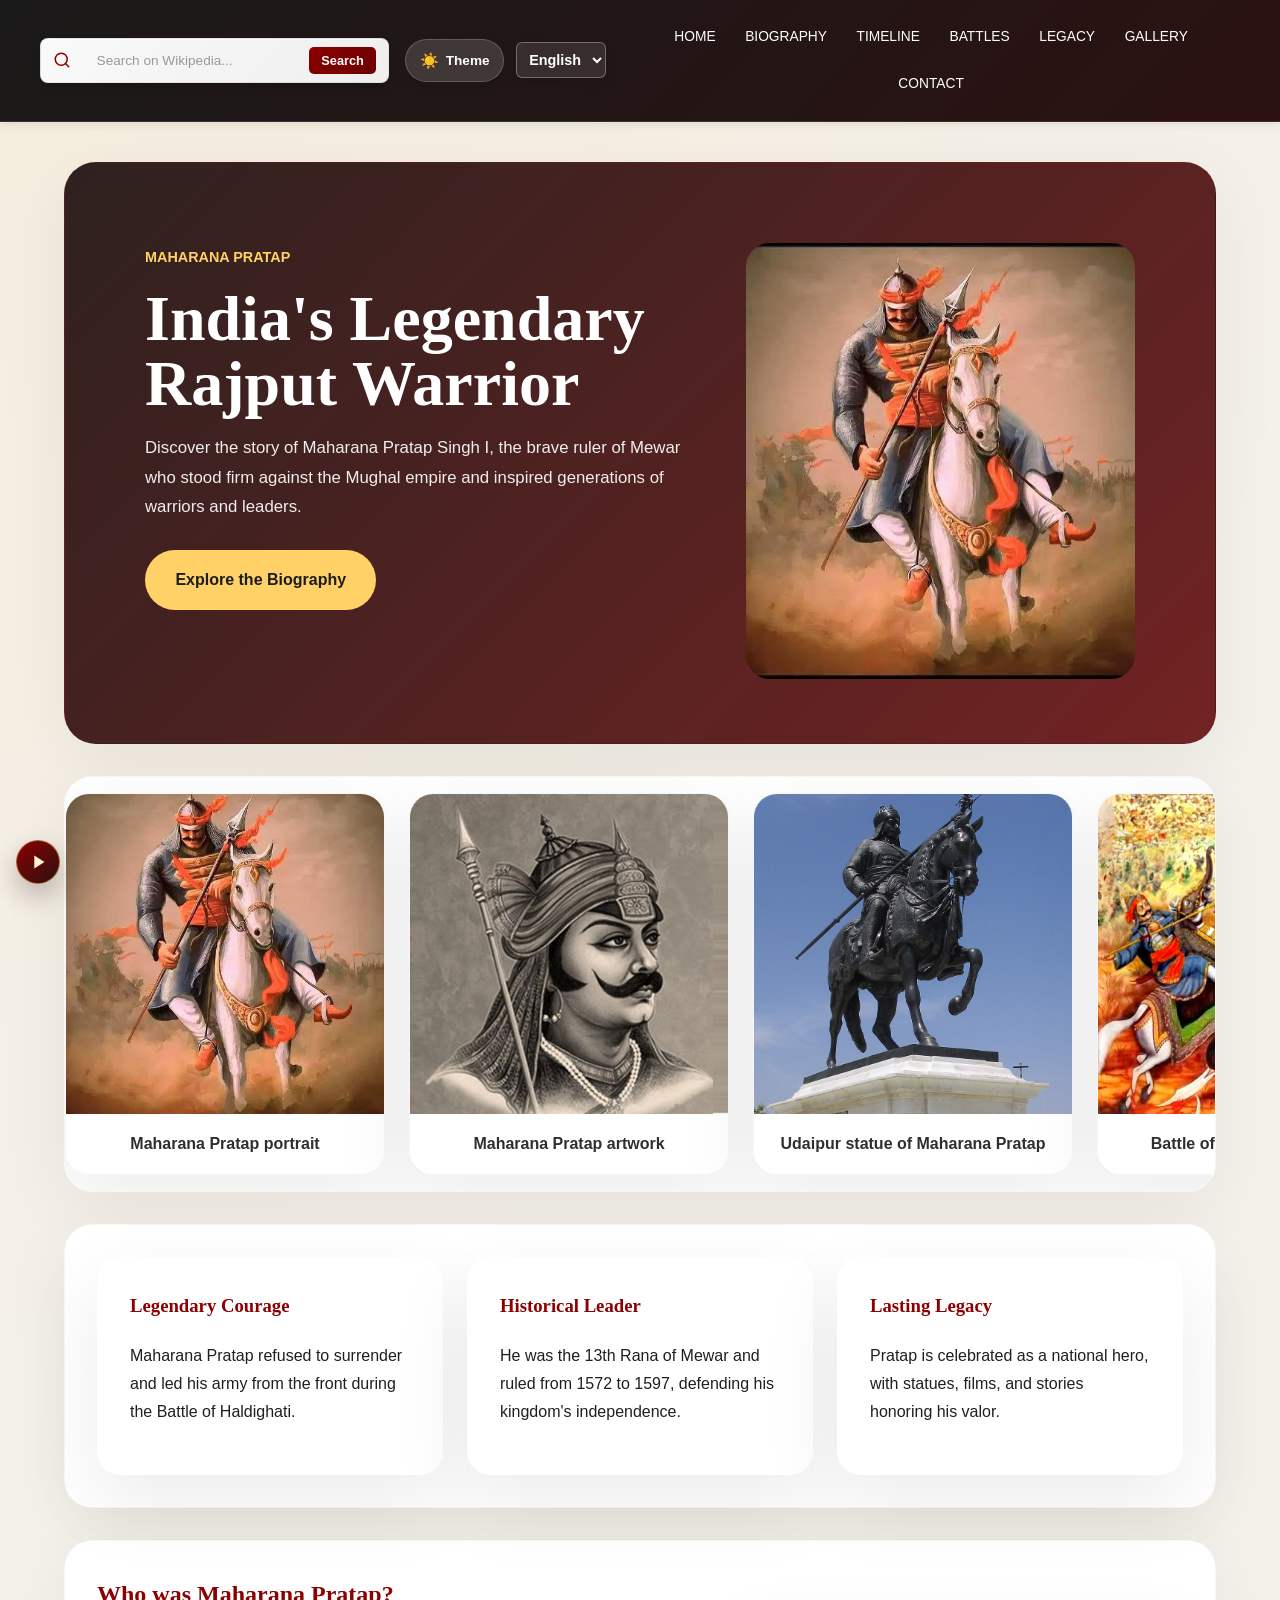
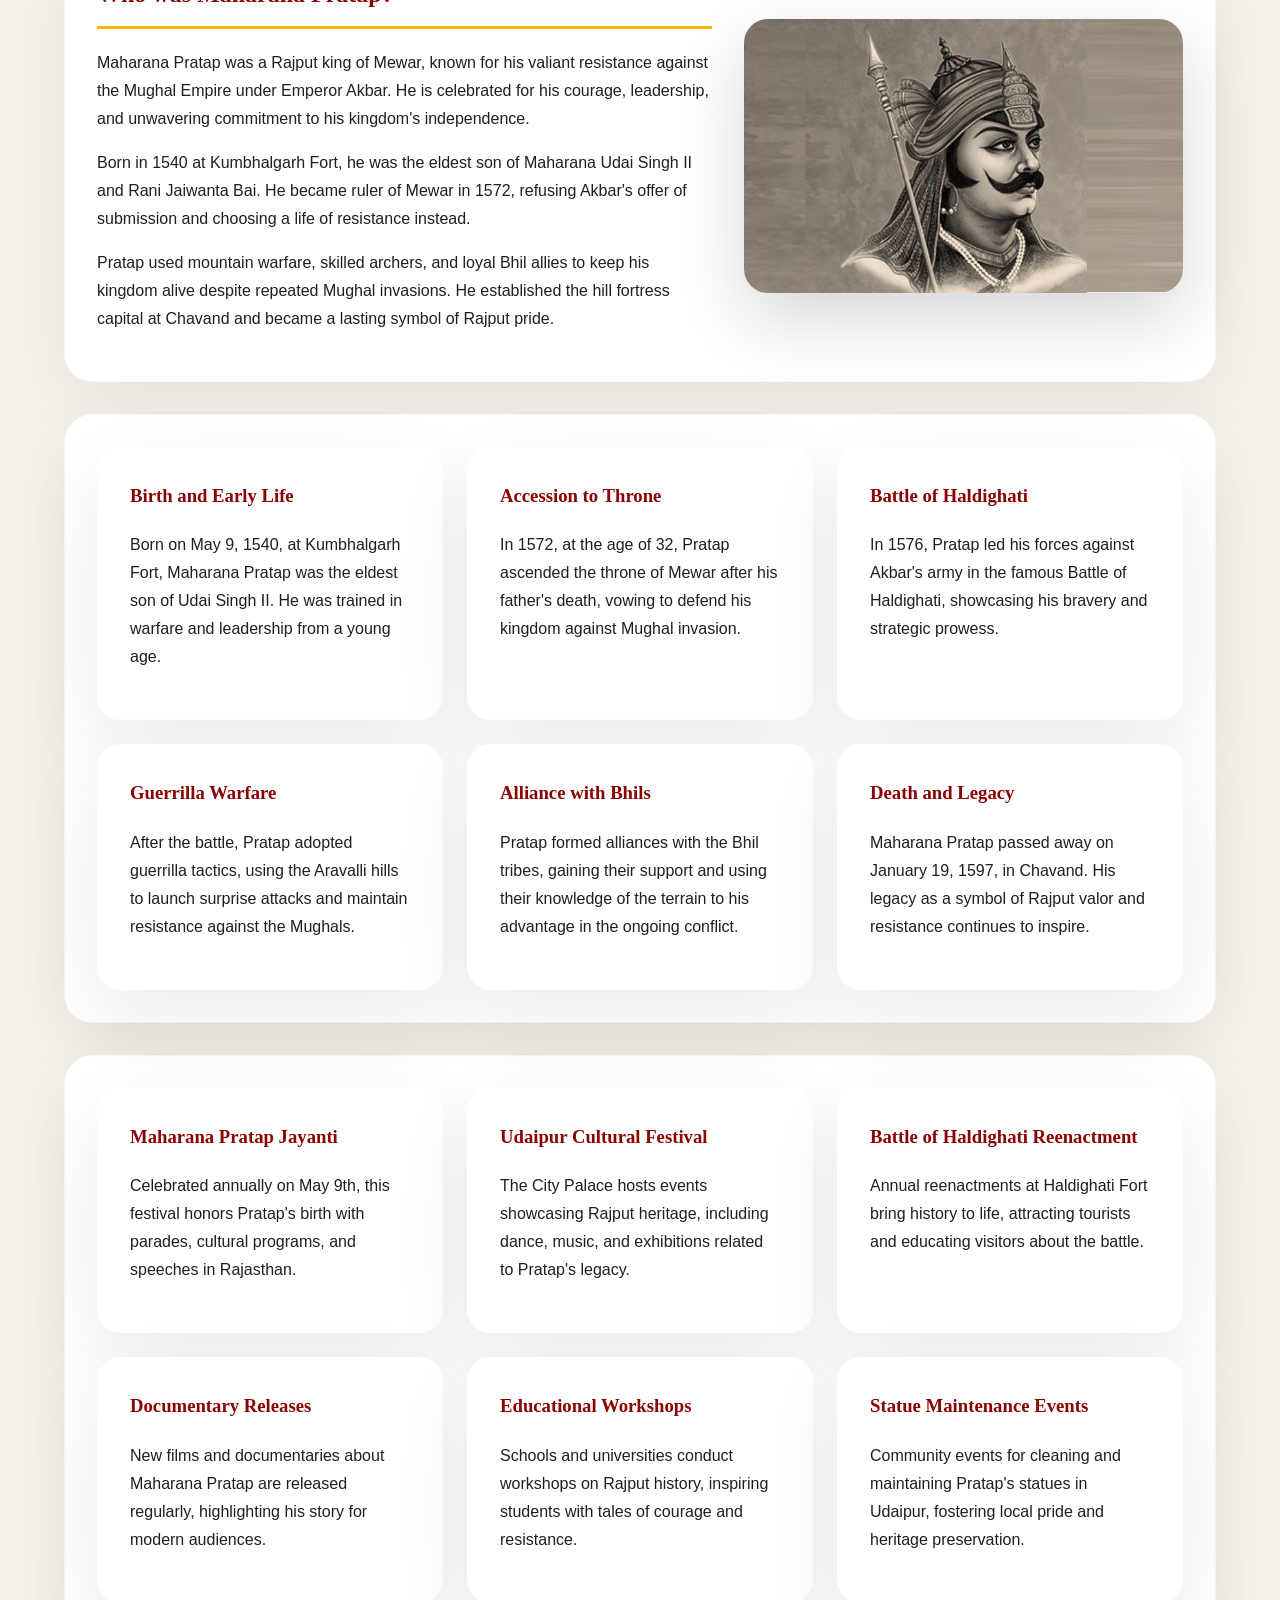
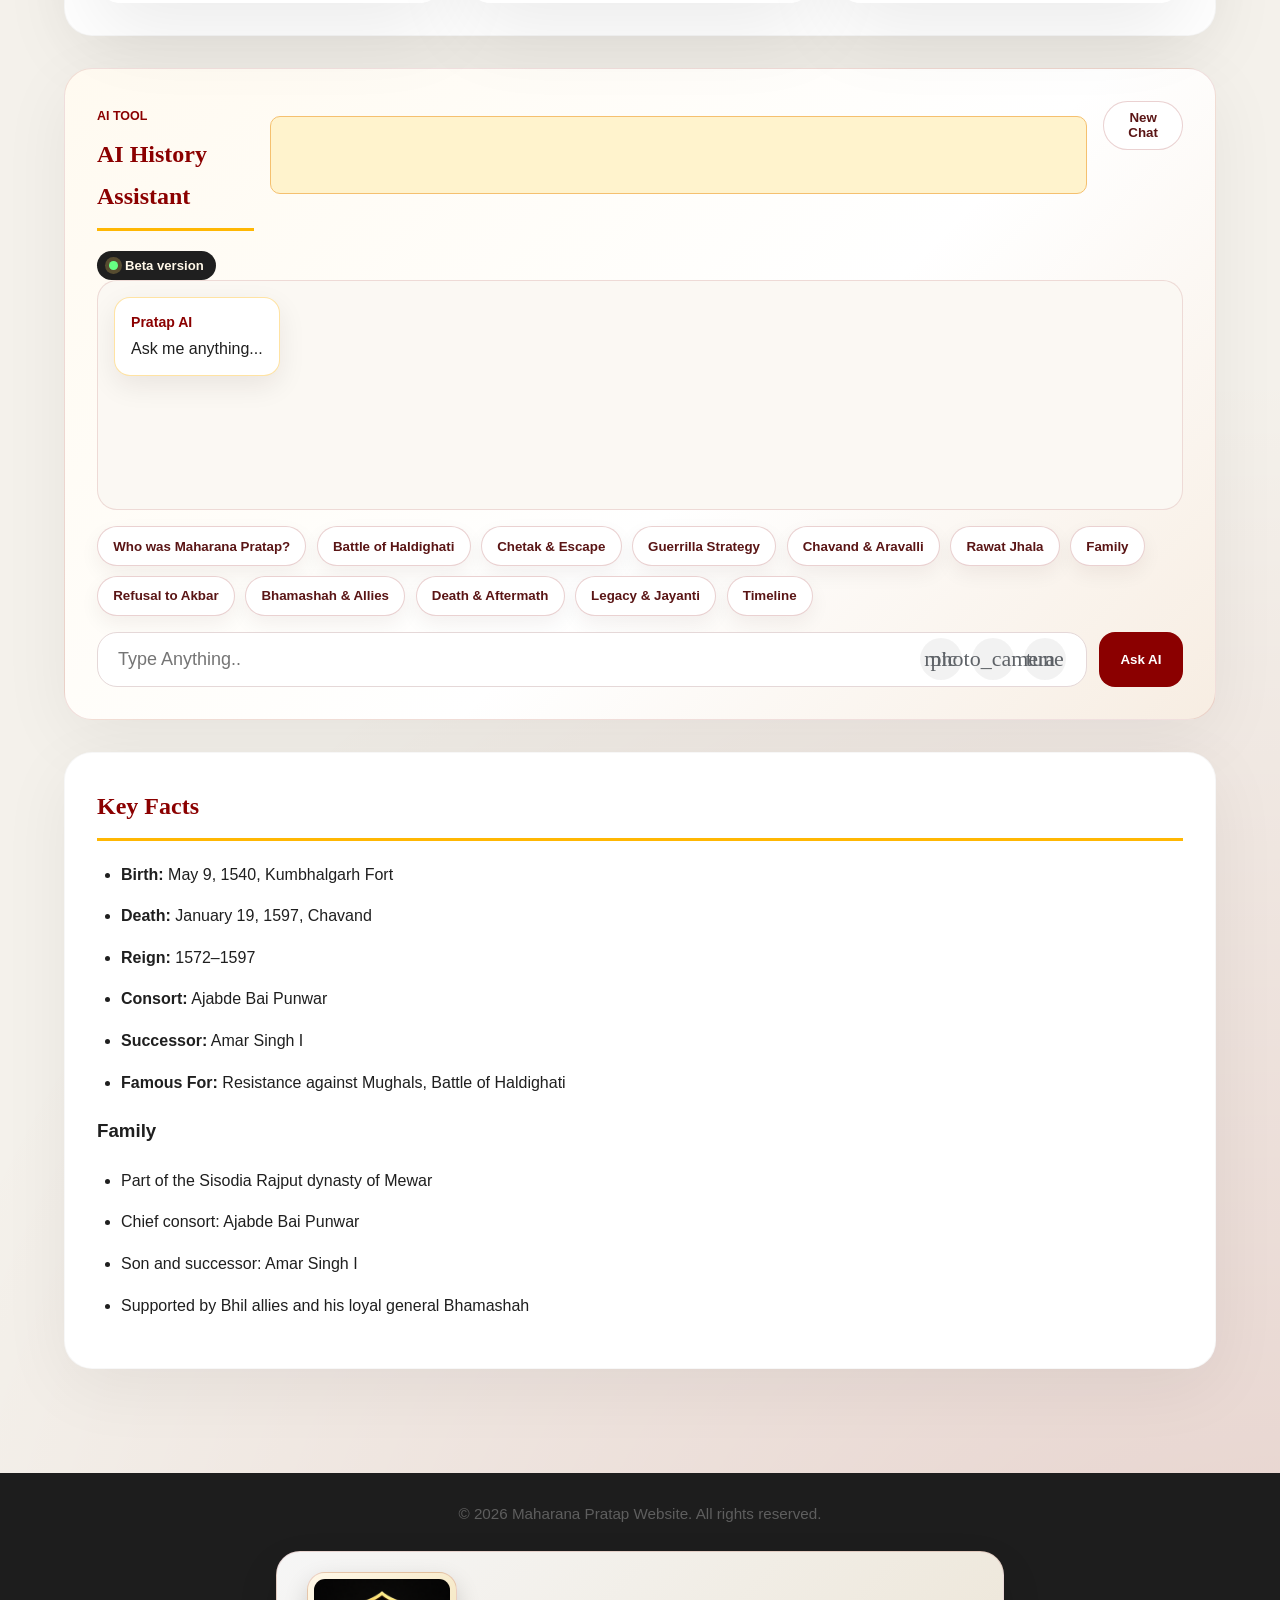
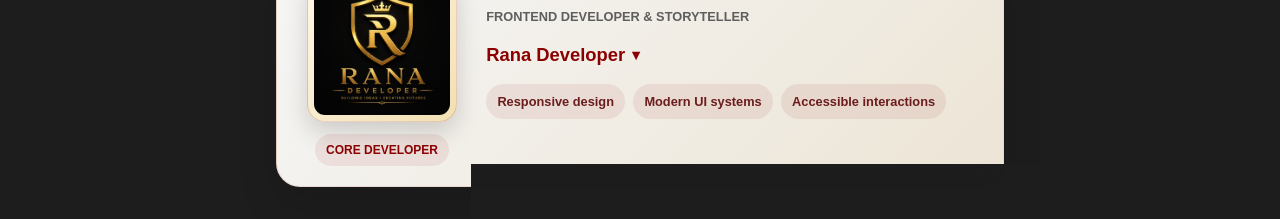
==== index.html @ 097e54c2 "major updates" ====
<!DOCTYPE html>
<html lang="en">
<head>
    <meta charset="UTF-8">
    <meta name="viewport" content="width=device-width, initial-scale=1.0">
    <meta http-equiv="X-UA-Compatible" content="IE=edge">
    <meta http-equiv="Content-Security-Policy" content="default-src 'self'; script-src 'self'; style-src 'self' 'unsafe-inline' https://fonts.googleapis.com; font-src 'self' https://fonts.gstatic.com data:; img-src 'self' data: blob:; media-src 'self'; connect-src 'self' https://en.wikipedia.org; object-src 'none'; base-uri 'self'; form-action 'self'; frame-ancestors 'none'; upgrade-insecure-requests">
    <meta name="referrer" content="no-referrer">
    <meta http-equiv="X-Content-Type-Options" content="nosniff">
    <title>Maharana Pratap - The Brave Warrior</title>

   <!-- Open Graph -->
<meta property="og:title" content="Maharana Pratap - The Brave Warrior">
<meta property="og:description"
content="Discover the story of Maharana Pratap Singh I, the brave ruler of Mewar who stood firm against the Mughals.">

<meta property="og:type" content="website">

<meta property="og:url"
content="https://rd-2304.github.io/Maharana-pratap-website/">

<meta property="og:image"
content="https://rd-2304.github.io/Maharana-pratap-website/maharana-images.jpg">

<meta property="og:image:width" content="1200">
<meta property="og:image:height" content="630">
<meta property="og:image:alt" content="Portrait of Maharana Pratap">

<!-- Twitter Card -->
<meta name="twitter:card" content="summary_large_image">
<meta name="twitter:title" content="Maharana Pratap - The Brave Warrior">
<meta name="twitter:description"
content="Discover the story of Maharana Pratap Singh I...">

<meta name="twitter:image"
content="https://rd-2304.github.io/Maharana-pratap-website/maharana-images.jpg">

<meta name="twitter:image:alt" content="Portrait of Maharana Pratap">

    <link rel="preload" as="image" href="hero-front-image.webp">
    <link rel="stylesheet" href="style.css">
    <link href="https://fonts.googleapis.com/icon?family=Material+Icons" rel="stylesheet">
</head>
<body>
    <header>
        <nav>
            <div class="wiki-search-container">
                <form id="wiki-search-form" class="wiki-search-form">
                    <svg class="wiki-search-icon" viewBox="0 0 24 24" fill="none" stroke="currentColor" stroke-width="2">
                        <circle cx="11" cy="11" r="8"></circle>
                        <path d="m21 21-4.35-4.35"></path>
                    </svg>
                    <input 
                        type="text" 
                        id="wiki-search-input" 
                        class="wiki-search-input" 
                        placeholder="Search on Wikipedia..."
                        aria-label="Wikipedia search"
                        autocomplete="off"
                    >
                    <button type="submit" class="wiki-search-btn" aria-label="Submit search">Search</button>
                </form>
                <div id="wiki-results-container" class="wiki-results-container hidden"></div>
            </div>
            <ul>
                <li><a href="index.html" data-lang-en="Home" data-lang-hi="घर" data-lang-pa="ਘਰ">Home</a></li>
                <li><a href="biography.html" data-lang-en="Biography" data-lang-hi="जीवनी" data-lang-pa="ਜੀਵਨੀ">Biography</a></li>
                <li><a href="timeline.html" data-lang-en="Timeline" data-lang-hi="समयरेखा" data-lang-pa="ਸਮਾਂਰੇਖਾ">Timeline</a></li>
                <li><a href="battles.html" data-lang-en="Battles" data-lang-hi="युद्ध" data-lang-pa="ਲੜਾਈਆਂ">Battles</a></li>
                <li><a href="legacy.html" data-lang-en="Legacy" data-lang-hi="विरासत" data-lang-pa="ਵਿਰਾਸਤ">Legacy</a></li>
                <li><a href="gallery.html" data-lang-en="Gallery" data-lang-hi="गैलरी" data-lang-pa="ਗੈਲਰੀ">Gallery</a></li>
                <li><a href="contact.html" data-lang-en="Contact" data-lang-hi="संपर्क" data-lang-pa="ਸੰਪਰਕ">Contact</a></li>
            </ul>
            <div class="header-controls">
                <button class="theme-toggle" id="theme-toggle" type="button" aria-label="Switch to dark theme" aria-pressed="false">
                    <span class="theme-toggle-icon" aria-hidden="true">☀️</span>
                    <span class="theme-toggle-label">Theme</span>
                </button>
                <div class="language-selector">
                    <select id="language-select">
                        <option value="en">English</option>
                        <option value="hi">हिंदी</option>
                        <option value="pa">ਪੰਜਾਬੀ</option>
                    </select>
                </div>
            </div>


        </nav>
    </header>
    <main>
        <section id="hero">
            <div class="hero-content">
                <div class="hero-copy">
                    <span class="eyebrow">Maharana Pratap</span>
                    <h1 data-lang-en="India's Legendary Rajput Warrior" data-lang-hi="भारत के प्रसिद्ध राजपूत योद्धा" data-lang-pa="ਭਾਰਤ ਦੇ ਮਸ਼ਹੂਰ ਰਾਜਪੂਤ ਯੋਧੇ">India's Legendary Rajput Warrior</h1>
                    <p data-lang-en="Discover the story of Maharana Pratap Singh I, the brave ruler of Mewar who stood firm against the Mughal empire and inspired generations of warriors and leaders." data-lang-hi="महाराणा प्रताप सिंह प्रथम की कहानी खोजें, जो मेवाड़ के वीर शासक थे जिन्होंने मुगल साम्राज्य के खिलाफ दृढ़ खड़े रहे और योद्धाओं और नेताओं की पीढ़ियों को प्रेरित किया।" data-lang-pa="ਮਹਾਰਾਣਾ ਪ੍ਰਤਾਪ ਸਿੰਘ ਪਹਿਲੇ ਦੀ ਕਹਾਣੀ ਲੱਭੋ, ਜੋ ਮੇਵਾੜ ਦੇ ਵੀਰ ਸ਼ਾਸਕ ਸਨ ਜਿਨ੍ਹਾਂ ਨੇ ਮੁਗਲ ਸਾਮਰਾਜ ਦੇ ਵਿਰੁੱਧ ਮਜ਼ਬੂਤ ਖੜ੍ਹੇ ਰਹੇ ਅਤੇ ਯੋਧਿਆਂ ਅਤੇ ਨੇਤਾਵਾਂ ਦੀਆਂ ਪੀੜ੍ਹੀਆਂ ਨੂੰ ਪ੍ਰੇਰਿਤ ਕੀਤਾ।">Discover the story of Maharana Pratap Singh I, the brave ruler of Mewar who stood firm against the Mughal empire and inspired generations of warriors and leaders.</p>
                    <a class="btn" href="biography.html">Explore the Biography</a>
                </div>
                <div class="hero-image">
                    <img src="maharana-images.jpg" alt="Maharana Pratap portrait">
                </div>
            </div>
        </section>
        <section id="home-gallery" class="home-scroll-gallery">
            <div class="home-scroll-track">
                <article class="home-scroll-item">
                    <img src="maharana-images.jpg" alt="Maharana Pratap portrait">
                    <p>Maharana Pratap portrait</p>
                </article>
                <article class="home-scroll-item">
                    <img src="maharana-3038293.jpg" alt="Maharana Pratap artwork">
                    <p>Maharana Pratap artwork</p>
                </article>
                <article class="home-scroll-item">
                    <img src="copy statue.jpg" alt="Udaipur statue of Maharana Pratap" class="statue-img">
                    <p>Udaipur statue of Maharana Pratap</p>
                </article>
                <article class="home-scroll-item">
                    <img src="haldighati-yuddh.jpg" alt="Battle of Haldighati painting">
                    <p>Battle of Haldighati painting</p>
                </article>
                <article class="home-scroll-item">
                    <img src="fort.jpg" alt="Mewar fort view">
                    <p>Mewar fort view</p>
                </article>
                <article class="home-scroll-item">
                    <img src="court.jpg" alt="Royal court scene">
                    <p>Royal court scene</p>
                </article>
                <article class="home-scroll-item">
                    <img src="contact-pratap-sketch.jpg" alt="Sketch of Maharana Pratap">
                    <p>Sketch of Maharana Pratap</p>
                </article>
                <article class="home-scroll-item">
                    <img src="chetak.jpg" alt="Chetak horse image">
                    <p>Chetak horse image</p>
                </article>
                <article class="home-scroll-item">
                    <img src="hero-front-image.webp" alt="Maharana Pratap hero image">
                    <p>Maharana Pratap hero image</p>
                </article>
                <article class="home-scroll-item">
                    <img src="hh.jpg" alt="Historical Maharana Pratap image">
                    <p>Historical Pratap image</p>
                </article>
                <article class="home-scroll-item">
                    <img src="new20.jpg" alt="Additional Maharana Pratap image">
                    <p>Additional Pratap image</p>
                </article>
                <article class="home-scroll-item">
                    <img src="maharana-images.jpg" alt="Maharana Pratap portrait">
                    <p>Maharana Pratap portrait</p>
                </article>
                <article class="home-scroll-item">
                    <img src="maharana-3038293.jpg" alt="Maharana Pratap artwork">
                    <p>Maharana Pratap artwork</p>
                </article>
                <article class="home-scroll-item">
                    <img src="copy statue.jpg" alt="statue of Maharana Pratap in Udaipur" class="statue-img">
                    <p>Udaipur statue of Maharana Pratap</p>
                </article>
                <article class="home-scroll-item">
                    <img src="haldighati-yuddh.jpg" alt="Battle of Haldighati painting">
                    <p>Battle of Haldighati painting</p>
                </article>
                <article class="home-scroll-item">
                    <img src="fort.jpg" alt="Mewar fort view">
                    <p>Mewar fort view</p>
                </article>
                <article class="home-scroll-item">
                    <img src="court.jpg" alt="Royal court scene">
                    <p>Royal court scene</p>
                </article>
                <article class="home-scroll-item">
                    <img src="contact-pratap-sketch.jpg" alt="Sketch of Maharana Pratap">
                    <p>Sketch of Maharana Pratap</p>
                </article>
                <article class="home-scroll-item">
                    <img src="chetak.jpg" alt="Chetak horse image">
                    <p>Chetak horse image</p>
                </article>
                <article class="home-scroll-item">
                    <img src="hero-front-image.webp" alt="Maharana Pratap hero image">
                    <p>Maharana Pratap hero image</p>
                </article>
                <article class="home-scroll-item">
                    <img src="hh.jpg" alt="Historical Maharana Pratap image">
                    <p>Historical Maharana Pratap image</p>
                </article>
                <article class="home-scroll-item">
                    <img src="new20.jpg" alt="Additional Maharana Pratap image">
                    <p> Udaipur Stamp image </p>
                </article>
            </div>
        </section>
        <section id="highlights" class="card-grid">
            <article class="card">
                <h3>Legendary Courage</h3>
                <p>Maharana Pratap refused to surrender and led his army from the front during the Battle of Haldighati.</p>
            </article>
            <article class="card">
                <h3>Historical Leader</h3>
                <p>He was the 13th Rana of Mewar and ruled from 1572 to 1597, defending his kingdom's independence.</p>
            </article>
            <article class="card">
                <h3>Lasting Legacy</h3>
                <p>Pratap is celebrated as a national hero, with statues, films, and stories honoring his valor.</p>
            </article>
        </section>
        <section id="introduction" class="intro-grid">
            <div>
                <h2>Who was Maharana Pratap?</h2>
                <p>Maharana Pratap was a Rajput king of Mewar, known for his valiant resistance against the Mughal Empire under Emperor Akbar. He is celebrated for his courage, leadership, and unwavering commitment to his kingdom's independence.</p>
                <p>Born in 1540 at Kumbhalgarh Fort, he was the eldest son of Maharana Udai Singh II and Rani Jaiwanta Bai. He became ruler of Mewar in 1572, refusing Akbar's offer of submission and choosing a life of resistance instead.</p>
                <p>Pratap used mountain warfare, skilled archers, and loyal Bhil allies to keep his kingdom alive despite repeated Mughal invasions. He established the hill fortress capital at Chavand and became a lasting symbol of Rajput pride.</p>
            </div>
            <div class="intro-image">
                <img src="maharana-3038293.jpg" alt="Maharana Pratap image">
            </div>
        </section>
        <section id="events" class="card-grid">
            <article class="card">
                <h3>Birth and Early Life</h3>
                <p>Born on May 9, 1540, at Kumbhalgarh Fort, Maharana Pratap was the eldest son of Udai Singh II. He was trained in warfare and leadership from a young age.</p>
            </article>
            <article class="card">
                <h3>Accession to Throne</h3>
                <p>In 1572, at the age of 32, Pratap ascended the throne of Mewar after his father's death, vowing to defend his kingdom against Mughal invasion.</p>
            </article>
            <article class="card">
                <h3>Battle of Haldighati</h3>
                <p>In 1576, Pratap led his forces against Akbar's army in the famous Battle of Haldighati, showcasing his bravery and strategic prowess.</p>
            </article>
            <article class="card">
                <h3>Guerrilla Warfare</h3>
                <p>After the battle, Pratap adopted guerrilla tactics, using the Aravalli hills to launch surprise attacks and maintain resistance against the Mughals.</p>
            </article>
            <article class="card">
                <h3>Alliance with Bhils</h3>
                <p>Pratap formed alliances with the Bhil tribes, gaining their support and using their knowledge of the terrain to his advantage in the ongoing conflict.</p>
            </article>
            <article class="card">
                <h3>Death and Legacy</h3>
                <p>Maharana Pratap passed away on January 19, 1597, in Chavand. His legacy as a symbol of Rajput valor and resistance continues to inspire.</p>
            </article>
        </section>
        <section id="present-events" class="card-grid">
            <article class="card">
                <h3>Maharana Pratap Jayanti</h3>
                <p>Celebrated annually on May 9th, this festival honors Pratap's birth with parades, cultural programs, and speeches in Rajasthan.</p>
            </article>
            <article class="card">
                <h3>Udaipur Cultural Festival</h3>
                <p>The City Palace hosts events showcasing Rajput heritage, including dance, music, and exhibitions related to Pratap's legacy.</p>
            </article>
            <article class="card">
                <h3>Battle of Haldighati Reenactment</h3>
                <p>Annual reenactments at Haldighati Fort bring history to life, attracting tourists and educating visitors about the battle.</p>
            </article>
            <article class="card">
                <h3>Documentary Releases</h3>
                <p>New films and documentaries about Maharana Pratap are released regularly, highlighting his story for modern audiences.</p>
            </article>
            <article class="card">
                <h3>Educational Workshops</h3>
                <p>Schools and universities conduct workshops on Rajput history, inspiring students with tales of courage and resistance.</p>
            </article>
            <article class="card">
                <h3>Statue Maintenance Events</h3>
                <p>Community events for cleaning and maintaining Pratap's statues in Udaipur, fostering local pride and heritage preservation.</p>
            </article>

        
            <!-- Important Announcement Section -->
<!--<section class="info-highlight">
  Scrolling ticker line ABOVE the container 
  <div class="scroll-wrapper"> 
    <div class="upcoming-grid">
    <div class="scroll-text">🔥 IMPORTANT ANNOUNCEMENT 🔥</div>
  </div>
  </div>

  <div class="info-container">
     <h2>Maharana Pratap Jayanti Celebration Details</h2>
     <button id="learnmore" type="button">learn more</button>

     <div id="extraContent" style="display: none;">
        <div class="announcement-actions">
            <div class="state-tabs" role="tablist" aria-label="State announcement selection">
                <button type="button" class="state-tab active" data-state="haryana" aria-selected="true">Haryana</button>
                <button type="button" class="state-tab" data-state="punjab" aria-selected="false">Punjab</button>
            </div>
            <a class="youtube-button" href="https://youtu.be/qeVUGnke9ko?si=2VzZxk0Oi6CdFRXw" target="_blank" rel="noopener noreferrer" referrerpolicy="no-referrer" role="button" aria-label="Open Maharana Pratap Jayanti YouTube videos">YouTube </a>
        </div>

        <div id="haryana-info" class="state-info active">
            <h3>🚩 HARYANA 🚩</h3>
            <p>🚩 3 मई – चलो साहा! 🚩</p>
            <p>🚩 निमंत्रण कार्यक्रम – 24 अप्रैल 2026 🚩</p>
            <p>⚔️ महाराणा प्रताप जयंती महोत्सव 2026 ⚔️</p>
            <p>मुख्य आयोजन – 3 मई 2026</p>
            <p>📍 स्थान – साहा, अंबाला</p>

            <h4>सुबह / दोपहर का कार्यक्रम</h4>
            <p>
                📍 सीवन — 10:00 बजे <br>
                📍 सोथा — 10:30 बजे <br>
                📍 गोरों खेड़ी — 11:00 बजे <br>
                📍 कसोर — 11:30 बजे <br>
                📍 रसौली — 12:00 बजे <br>
                📍 अगोंद — 12:30 बजे <br>
                📍 पीडल — 1:00 बजे <br>
                📍 भुना — 1:30 बजे
            </p>

            <h4>शाम का कार्यक्रम</h4>
            <p>
                📍 कलायत — 3:00 बजे <br>
                📍 बाता — 3:30 बजे <br>
                📍 राजौंद — 4:00 बजे <br>
                📍 विर बांगड — 5:00 बजे <br>
                📍 भारी — 5:30 बजे <br>
                📍 बिगाना — 6:00 बजे
            </p>

            <p>🔥 हर गांव, हर घर से एक ही पुकार — 3 मई को चलो साहा! 🔥</p>
            <p>🙏 आप सभी से विनम्र निवेदन है कि समय पर पहुंचकर कार्यक्रम को सफल बनाएं</p>
            <p>🚩 जय महाराणा प्रताप | जय मेवाड़ | जय राजपूताना 🚩</p>
        </div>

        <div id="punjab-info" class="state-info">
            <h3>🚩 PUNJAB 🚩</h3>
            <p>⚔️ महाराणा प्रताप जयंती महोत्सव 2026 ⚔️</p>
            <p>Punjab program details will be updated here.</p>
            <p>
                📍 स्थान – पंजाब <br>
                🗓️ तारीख – जल्द अपडेट होगी <br>
                ⏰ समय – जल्द अपडेट होगा
            </p>
            <p>🙏 पंजाब कार्यक्रम की पूरी जानकारी मिलने के बाद यहां दिखाई जाएगी।</p>
            <p>🚩 जय महाराणा प्रताप | जय मेवाड़ | जय राजपूताना 🚩</p>
        </div>
     </div>
  </div>
</section> -->


  <!--<div class="announcement-bar">
  <div class="scroll-text">
    <span>🔥 <b>Important:</b> Maharana Pratap Jayanti Celebration at Main Heritage Plaza on May 9, 2026. Join us for a grand procession! 🚩</span>
     Repeat the same text to create a seamless loop -
    <span>🔥 <b>Important:</b> Maharana Pratap Jayanti Celebration at Main Heritage Plaza on May 9, 2026. Join us for a grand procession! 🚩</span> 
  </div>
</div> -->


<!-- Your existing Upcoming Events container follows below -->

       <!-- </section>
        <section id="upcoming-events">
            <h2>Upcoming Events</h2>
           <button id="show-other-events" class="show-events-btn">Show Upcoming Events</button> 
            <div class="upcoming-grid">
                <article class="upcoming-card">
                    <div class="event-date">June 17, 2026</div>
                    <h3>Maharana Pratap Jayanti</h3>
                    <p>Join us for a grand celebration at Kumbhalgarh Fort with cultural performances, speeches, and traditional Rajasthani cuisine.</p>
                    <a href="#" class="event-link">Learn More</a>
                    <div class="event-details" style="display: none;">
                        <p> <h2>Tradition & Tithi</h2> The <mark class="event-detail-date">June 17</mark> date corresponds to the Tritiya Tithi of the Hindu month of Jyeshtha Shukla Paksha.
<br>
                        Epicenter of Celebrations: Grand festivities are held in Udaipur, Rajasthan, where the royal family and locals lead the observances. The events typically include massive processions (Shobha Yatra), sword displays, horse worship, and special tributes paid at the Maharana Pratap Memorial on Moti Magri.</p>
                       <p> <h3>Historical Significance</h3> Born on May 9, 1540, at the Kumbhalgarh Fort in Rajasthan, Maharana Pratap is celebrated for his unparalleled courage, fierce patriotism, and refusal to surrender his homeland to the Mughal Empire under Akbar. His famous resistance and military tactics, most notably in the Battle of Haldighati, remain a profound symbol of self-respect and bravery.</p> 
                    </div> 
                </article> -->
                 <!--<article class="upcoming-card">
                    <div class="event-date">June 15, 2026</div>
                    <h3>Battle of Haldighati Memorial</h3>
                    <p>A commemorative event with reenactments, historical talks, and a special exhibition of artifacts from the battle.</p>
                    <a href="#" class="event-link">Learn More</a>
                    <div class="event-details" style="display: none;">
                        <p>More information: Experience live reenactments of the Battle of Haldighati, expert talks by historians, and view rare artifacts. Venue: Haldighati Fort. Schedule: 9 AM - 5 PM. Tickets available online.</p>
                    </div>
                </article>
                <article class="upcoming-card">
                    <div class="event-date">July 22, 2026</div>
                    <h3>Rajput Heritage Festival</h3>
                    <p>Experience Rajput culture through dance, music, and crafts at the City Palace, Udaipur.</p>
                    <a href="#" class="event-link">Learn More</a>
                    <div class="event-details" style="display: none;">
                        <p>Details: Featuring traditional Rajasthani music, dance performances, handicraft exhibitions, and cultural workshops. Location: City Palace, Udaipur. Duration: All day event. Free admission.</p>
                    </div>
                </article>
                <article class="upcoming-card">
                    <div class="event-date">August 10, 2026</div>
                    <h3>Educational Webinar</h3>
                    <p>Online session on Maharana Pratap's leadership lessons, featuring historians and educators.</p>
                    <a href="#" class="event-link">Learn More</a>
                    <div class="event-details" style="display: none;">
                        <p>Webinar info: Join online to learn about Maharana Pratap's strategies and legacy. Speakers include renowned historians. Platform: Zoom. Registration required at events@maharanapratap.com.</p>
                    </div>
                </article> -->
            </div>
        </section>
        <section id="ai-assistant" class="ai-assistant">
            <div class="ai-assistant-header">
                <div>
                    <span class="section-kicker">AI Tool</span>
                    <h2>AI History Assistant</h2>
                </div>
                <!-- Disclaimer Bar -->
<div class="ai-disclaimer">
    <div class="scroll-text">
        ⚠️ Disclaimer: This AI assistant is currently under development (Beta Version). 
        It may occasionally provide inaccurate, incomplete, or inappropriate responses. 
        Please verify important information independently.
    </div>
</div>
                <button type="button" id="ai-new-chat-button" class="ai-new-chat-button">New Chat</button>
            </div>
            <div class="ai-status" aria-label="Assistant status">
                    <span></span>
                    Beta version
                </div>
                <div class="ai-chat-window" id="ai-chat-window" aria-live="polite">
                <div class="ai-message ai-message-bot">
            
                </div>
            </div>

           <div class="ai-prompts" aria-label="Suggested questions">
                <button type="button" class="ai-prompt" data-question="Who was Maharana Pratap?">Who was Maharana Pratap?</button>
                <button type="button" class="ai-prompt" data-question="What happened in the Battle of Haldighati?">Battle of Haldighati</button>
                <button type="button" class="ai-prompt" data-question="Tell me about Chetak and the escape after Haldighati.">Chetak & Escape</button>
                <button type="button" class="ai-prompt" data-question="What was Maharana Pratap's strategy after Haldighati?">Guerrilla Strategy</button>
                <button type="button" class="ai-prompt" data-question="Explain Maharana Pratap's hill fortress at Chavand / Aravalli base.">Chavand & Aravalli</button>
                <button type="button" class="ai-prompt" data-question="Who was Rawat Jhala in the Haldighati tradition?">Rawat Jhala</button>
                <button type="button" class="ai-prompt" data-question="Tell me about Ajabde Bai Punwar and Maharana Pratap's family.">Family</button>
                <button type="button" class="ai-prompt" data-question="Why did Maharana Pratap refuse to submit to Akbar?">Refusal to Akbar</button>
                <button type="button" class="ai-prompt" data-question="How did Bhamashah and the Bhil allies help Maharana Pratap?">Bhamashah & Allies</button>
                <button type="button" class="ai-prompt" data-question="How did Maharana Pratap die and what happened after?">Death & Aftermath</button>
                <button type="button" class="ai-prompt" data-question="What is Maharana Pratap's legacy and why is Maharana Pratap Jayanti celebrated?">Legacy & Jayanti</button>
                <button type="button" class="ai-prompt" data-question="Give me a timeline of Maharana Pratap's key life events and dates.">Timeline</button>
                </div> 


<form id="ai-question-form" class="ai-question-form" novalidate>
    <label class="sr-only" for="ai-question-input">
        Ask Pratap AI
    </label>

    <div class="ai-input-wrapper">

        <input
            type="text"
            id="ai-question-input"
            name="q"
            placeholder="Ask Anything"
            autocomplete="off"
        />

     <div class="ai-input-icons">

    <!-- Microphone -->
    <button
        type="button"
        id="voice-search-btn"
        class="search-icon-btn"
        title="Voice search"
    >
        <span class="material-icons">
            mic
        </span>
    </button>

    <!-- Camera -->
    <button
        type="button"
        id="camera-btn"
        class="search-icon-btn"
        title="Camera search"
    >
        <span class="material-icons">
            photo_camera
        </span>
    </button>

    <!-- Advanced Mode -->
    <button
        type="button"
        id="ai-advanced-mode-btn"
        class="search-icon-btn ai-advanced-mode-btn"
        title="Advanced mode"
        aria-label="Advanced mode"
        aria-pressed="false"
    >
        <span class="material-icons">
            tune
        </span>
    </button>

</div>

    </div>
    <button type="submit">Ask AI</button>
</form>
</section>

        <section id="key-facts">
            <h2>Key Facts</h2>
            <ul>
                <li><strong>Birth:</strong> May 9, 1540, Kumbhalgarh Fort</li>
                <li><strong>Death:</strong> January 19, 1597, Chavand</li>
                <li><strong>Reign:</strong> 1572–1597</li>
                <li><strong>Consort:</strong> Ajabde Bai Punwar</li>
                <li><strong>Successor:</strong> Amar Singh I</li>
                <li><strong>Famous For:</strong> Resistance against Mughals, Battle of Haldighati</li>
            </ul>
            <h3>Family</h3>
            <ul>
                <li>Part of the Sisodia Rajput dynasty of Mewar</li>
                <li>Chief consort: Ajabde Bai Punwar</li>
                <li>Son and successor: Amar Singh I</li>
                <li>Supported by Bhil allies and his loyal general Bhamashah</li>
            </ul>
        </section>

        
    </main>
    <footer>
        <p class="footer-note">&copy; 2026 Maharana Pratap Website. All rights reserved.</p>

        <div class="developer-section" aria-label="Developer information">
            <div class="developer-card">
                <div class="developer-visual">
                    <img
                        id="devImage"
                        src="rana-developer.png"
                        alt="Rana Developer portrait"
                        class="dev-image"
                        width="160"
                        height="160"
                        loading="lazy"
                    >
                    <span class="dev-badge">
                    Core Developer</span>
                </div>

                <div class="developer-content">
                    <p class="dev-role">Frontend Developer &amp; Storyteller</p>
                    <h3 class="dev-name dev-toggle" role="button" tabindex="0" aria-controls="developerBio" aria-expanded="false">Rana Developer</h3>
                    <p id="developerBio" class="dev-bio" hidden>Passionate about crafting elegant, user-first web experiences that bring history, culture, and storytelling to life with modern design.</p>

                    <ul class="dev-highlights">
                        <li>Responsive design</li>
                        <li>Modern UI systems</li>
                        <li>Accessible interactions</li>
                    </ul>
                </div>
            </div>
        </div>

        <button id="backToTop" type="button" aria-label="Back to top">Back to Top</button>
    </footer>
    <script src="jscript.js"></script>
</body>
</html>
---- style.css ----
@import url('https://fonts.googleapis.com/css2?family=Inter:wght@400;500;600;700&family=Playfair+Display:wght@600;700&display=swap');

:root {
    color-scheme: light;
    --page-bg: radial-gradient(circle at top left, rgba(255, 210, 140, 0.15), transparent 28%),
                radial-gradient(circle at bottom right, rgba(139, 0, 0, 0.14), transparent 28%),
                #f4f1eb;
    --surface-bg: #ffffff;
    --surface-strong: #f7f1e6;
    --text-color: #1f1f1f;
    --muted-text: #5e5e5e;
    --border-color: rgba(0, 0, 0, 0.08);
    --header-bg: linear-gradient(135deg, #1b1a1a 0%, #2b1111 100%);
    --nav-link-color: #ffffff;
    --nav-link-hover: #ffd280;
    --control-bg: rgba(255, 255, 255, 0.14);
    --control-border: rgba(255, 255, 255, 0.18);
    --control-hover: rgba(255, 255, 255, 0.22);
    --input-bg: rgba(255, 255, 255, 0.98);
    --card-shadow: 0 10px 30px rgba(0, 0, 0, 0.08);
}

body {
    font-family: 'Inter', Arial, sans-serif;
    margin: 0;
    padding: 0;
    background: var(--page-bg);
    color: var(--text-color);
    line-height: 1.75;
    transition: background-color 0.25s ease, color 0.25s ease;
}

body[data-theme="dark"] {
    color-scheme: dark;
    --page-bg: linear-gradient(135deg, #04070d 0%, #161d2b 100%);
    --surface-bg: #111827;
    --surface-strong: #1a2232;
    --text-color: #f5f5f5;
    --muted-text: #cbd5e1;
    --border-color: rgba(255, 255, 255, 0.12);
    --header-bg: linear-gradient(135deg, #0f172a 0%, #111827 100%);
    --nav-link-color: #f8fafc;
    --nav-link-hover: #fbbf24;
    --control-bg: rgba(255, 255, 255, 0.12);
    --control-border: rgba(255, 255, 255, 0.14);
    --control-hover: rgba(255, 255, 255, 0.2);
    --input-bg: rgba(17, 24, 39, 0.9);
    --card-shadow: 0 12px 32px rgba(0, 0, 0, 0.3);
}

* {
    box-sizing: border-box;
}

header {
    background: var(--header-bg);
    color: white;
    padding: 1.25rem 2rem;
    box-shadow: 0 2px 10px rgba(0, 0, 0, 0.1);
    border-bottom: 1px solid rgba(255, 255, 255, 0.1);
}

nav {
    display: flex;
    justify-content: flex-start;
    align-items: center;
    gap: 1.2rem;
    flex-wrap: nowrap;
    max-width: 1200px;
    margin: 0 auto;
}

nav ul {
    display: flex;
    gap: 1rem;
    list-style: none;
    margin: 0;
    padding: 0;
}

nav ul li a {
    color: var(--nav-link-color);
    text-decoration: none;
    font-size: 0.9rem;
    transition: color 0.3s ease;
}

nav ul li a:hover {
    color: var(--nav-link-hover);
}

.wiki-search-container {
    flex-shrink: 0;
    order: -1;
    position: relative;
}

.wiki-search-form {
    display: flex;
    align-items: center;
    background: linear-gradient(135deg, rgba(255, 255, 255, 0.98) 0%, rgba(250, 250, 250, 0.95) 100%);
    border-radius: 8px;
    padding: 8px 12px;
    box-shadow: 0 4px 12px rgba(0, 0, 0, 0.15), inset 0 1px 0 rgba(255, 255, 255, 0.5);
    white-space: nowrap;
    border: 1px solid rgba(0, 0, 0, 0.08);
    transition: all 0.3s ease;
}

.wiki-search-form:focus-within {
    box-shadow: 0 6px 20px rgba(0, 0, 0, 0.2), inset 0 1px 0 rgba(255, 255, 255, 0.5);
    border-color: rgba(0, 0, 0, 0.12);
}

.wiki-search-icon {
    width: 18px;
    height: 18px;
    color: #8B0000;
    flex-shrink: 0;
    margin-right: 8px;
    stroke-linecap: round;
    stroke-linejoin: round;
}

.wiki-search-input {
    border: none;
    padding: 6px 0;
    font-size: 0.85rem;
    font-family: 'Inter', Arial, sans-serif;
    color: #1f1f1f;
    background: transparent;
    outline: none;
    width: 150px;
    min-width: 120px;
    transition: width 0.3s ease;
}

.wiki-search-input::placeholder {
    color: #999;
}

.wiki-search-input:focus {
    width: 180px;
}

.wiki-search-btn {
    background: linear-gradient(135deg, #8B0000 0%, #6b0000 100%);
    border: none;
    color: white;
    cursor: pointer;
    font-size: 0.8rem;
    font-weight: 600;
    padding: 6px 12px;
    border-radius: 5px;
    margin-left: 8px;
    transition: all 0.2s ease;
    flex-shrink: 0;
    letter-spacing: 0.5px;
}

.wiki-search-btn:hover {
    background: linear-gradient(135deg, #a00000 0%, #8B0000 100%);
    box-shadow: 0 2px 8px rgba(139, 0, 0, 0.3);
    transform: translateY(-1px);
}

.wiki-search-btn:active {
    transform: translateY(0);
    box-shadow: 0 1px 4px rgba(139, 0, 0, 0.2);
}

/* Wikipedia Results Container */
.wiki-results-container {
    position: absolute;
    top: 100%;
    left: 0;
    right: 0;
    background: white;
    border: 1px solid #ddd;
    border-top: none;
    border-radius: 0 0 8px 8px;
    max-height: 500px;
    overflow-y: auto;
    z-index: 1000;
    box-shadow: 0 8px 24px rgba(0, 0, 0, 0.15);
}

.wiki-results-container.hidden {
    display: none;
}

.wiki-result-item {
    display: block;
    padding: 12px 16px;
    border-bottom: 1px solid #eee;
    color: inherit;
    cursor: pointer;
    text-decoration: none;
    transition: background 0.2s ease;
}

.wiki-result-item:last-child {
    border-bottom: none;
}

.wiki-result-item:hover {
    background: #f8f8f8;
}

.wiki-result-title {
    font-weight: 600;
    color: #1f1f1f;
    margin-bottom: 4px;
    font-size: 0.9rem;
}

.wiki-result-excerpt {
    color: #666;
    font-size: 0.8rem;
    line-height: 1.4;
    display: -webkit-box;
    -webkit-line: 2;
    -webkit-box-orient: vertical;
    overflow: hidden;
}

.wiki-loading {
    padding: 16px;
    text-align: center;
    color: #666;
    font-size: 0.85rem;
}

.wiki-error {
    padding: 12px 16px;
    color: #8B0000;
    font-size: 0.85rem;
}

.wiki-no-results {
    padding: 16px;
    text-align: center;
    color: #999;
    font-size: 0.85rem;
}

.header-controls {
    display: flex;
    align-items: center;
    gap: 0.75rem;
    flex-shrink: 0;
    margin-left: auto;
}

.theme-toggle {
    display: inline-flex;
    align-items: center;
    gap: 0.45rem;
    padding: 0.55rem 0.85rem;
    border-radius: 999px;
    border: 1px solid var(--control-border);
    background: var(--control-bg);
    color: var(--nav-link-color);
    cursor: pointer;
    font: inherit;
    font-size: 0.85rem;
    font-weight: 600;
    transition: transform 0.2s ease, background 0.2s ease, box-shadow 0.2s ease;
    box-shadow: 0 4px 12px rgba(0, 0, 0, 0.12);
}

.theme-toggle:hover {
    transform: translateY(-1px);
    background: var(--control-hover);
}

.theme-toggle:focus-visible {
    outline: 2px solid var(--nav-link-hover);
    outline-offset: 2px;
}

.theme-toggle-icon {
    font-size: 0.95rem;
    line-height: 1;
}

.language-selector {
    flex-shrink: 0;
}

.language-selector select {
    border: 1px solid var(--control-border);
    background: var(--input-bg);
    color: var(--text-color);
    padding: 0.55rem 0.85rem;
    border-radius: 999px;
    font: inherit;
    font-weight: 600;
    cursor: pointer;
    box-shadow: 0 4px 12px rgba(0, 0, 0, 0.12);
}

.info-highlight {
    background-color: #fff9f0; /* Soft parchment background */
    border-left: 5px solid #8B0000; /* Dark red accent matching your event cards */
    padding: 2rem;
    margin: 20px 0;
    max-width: none;
    border-radius: 8px;
    box-shadow: 0 4px 15px rgba(0,0,0,0.1);
}

.info-badge {
    background-color: #8B0000;
    color: white;
    display: inline-block;
    padding: 4px 12px;
    font-size: 0.8rem;
    font-weight: bold;
    border-radius: 20px;
    margin-bottom: 15px;
}

.info-highlight h2 {
    color: #333;
    margin-bottom: 10px;
}

.info-highlight p {
    color: #555;
    line-height: 1.6;
}

.info-meta {
    margin-top: 15px;
    font-size: 0.9rem;
    color: #8B0000;
    font-weight: bold;
}

.info-meta span {
    margin-right: 20px;
}

/* Mobile Responsiveness */
@media (max-width: 960px) {
    nav {
        flex-wrap: wrap;
        gap: 0.9rem;
    }

    .header-controls {
        margin-left: auto;
        margin-top: 0.25rem;
    }
}

@media (max-width: 768px) {
    header {
        padding: 1rem 1rem 1.1rem;
    }

    nav {
        align-items: flex-start;
    }

    .wiki-search-container {
        width: 100%;
        order: 0;
    }

    .wiki-search-form {
        width: 100%;
    }

    .wiki-search-input {
        width: 100%;
    }

    .header-controls {
        width: 100%;
        justify-content: flex-end;
        margin-left: 0;
        margin-top: 0.35rem;
    }

    .theme-toggle {
        padding: 0.5rem 0.75rem;
    }

    .info-highlight {
        margin: 10px;
        padding: 1.5rem;
    }
}

@media (max-width: 520px) {
    .header-controls {
        justify-content: space-between;
        gap: 0.55rem;
    }

    .theme-toggle {
        flex: 1;
        justify-content: center;
    }

    .language-selector {
        flex: 1;
    }

    .language-selector select {
        width: 100%;
        text-align: center;
    }
}

/* Center the whole section */
.info-highlight {
  display: flex;
  flex-direction: column;      /* Stack ticker + container */
  justify-content: center;
  align-items: center;
  grid-column: 1 / -1;
  justify-self: stretch;
  width: 100%;
  box-sizing: border-box;
  min-height: 10vh;           /* Full viewport height */
  padding: 2rem 0;
  background: #f5f5dc;
}


/* Announcement box */
.info-container {
  box-sizing: border-box;
  width: 100%;
  padding: 30px 60px;
  text-align: center;
  background: #fff;
  border: 3px solid maroon;
  border-radius: 8px;
  box-shadow: 0 4px 12px rgba(0,0,0,0.2);
  margin-top: 20px;            /* Space below ticker */
} 



/* Scrolling ticker ABOVE the box */
.scroll-wrapper {
  width: 100%;                 /* Full width across page */
  overflow: hidden;
  background: maroon;
}

.scroll-text {
  display: inline-block;
  white-space: nowrap;
  color: #fff;
  font-weight: bold;
  font-size: 1.4rem;
  padding: 16px 0;
  animation: scroll-text 12s linear infinite;
}

/* Keyframes for horizontal scrolling */
@keyframes scroll-text {
  0%   { transform: translateX(100%); }
  100% { transform: translateX(-100%); }
}

nav {
    max-width: 1200px;
    margin: 0 auto;
}

nav ul {
    list-style: none;
    padding: 0;
    margin: 0;
    display: flex;
    justify-content: center;
    flex-wrap: wrap;
    gap: 2rem;
}

nav ul li {
    margin: 0;
}

.language-selector {
    position: absolute;
    top: 1rem;
    right: 2rem;
}

#language-select {
    padding: 0.5rem;
    border: 1px solid rgba(255, 255, 255, 0.3);
    border-radius: 6px;
    background: rgba(255, 255, 255, 0.1);
    color: white;
    font-size: 0.9rem;
}

#language-select option {
    background: #1b1a1a;
    color: white;
}

nav ul li a {
    color: #ffffff;
    text-decoration: none;
    padding: 0.75rem 1.25rem;
    border-radius: 6px;
    font-size: 1rem;
    font-weight: 500;
    letter-spacing: 0.025em;
    text-transform: uppercase;
    transition: all 0.3s ease;
    position: relative;
}

nav ul li a::after {
    content: '';
    position: absolute;
    bottom: 0;
    left: 50%;
    width: 0;
    height: 2px;
    background-color: #ffd166;
    transition: width 0.3s ease, left 0.3s ease;
}

nav ul li a:hover::after,
nav ul li a:focus::after {
    width: 100%;
    left: 0;
}

nav ul li a:hover,
nav ul li a:focus {
    color: #ffd166;
    background-color: rgba(255, 255, 255, 0.05);
    transform: translateY(-1px);
}

nav ul li a:focus {
    outline: 2px solid #ffd166;
    outline-offset: 2px;
}

main {
    max-width: 1200px;
    margin: 0 auto;
    padding: 2.5rem 1.5rem;
}

#hero {
    border-radius: 32px;
    overflow: hidden;
    margin-bottom: 2rem;
    background: linear-gradient(135deg, rgba(24, 10, 10, 0.9), rgba(103, 17, 17, 0.92));
    color: white;
}

.hero-content {
    display: grid;
    grid-template-columns: 1.45fr 1fr;
    gap: 2.25rem;
    align-items: stretch;
    padding: 3rem 3rem 2rem;
}

.hero-copy {
    max-width: 620px;
}

.eyebrow {
    display: inline-block;
    text-transform: uppercase;
    letter-spacing: 0.3em;
    color: #ffd166;
    font-size: 0.9rem;
    margin-bottom: 1rem;
    font-weight: 700;
}

#hero h1 {
    font-family: 'Playfair Display', serif;
    font-size: clamp(3rem, 4.5vw, 4.4rem);
    margin: 0 0 1rem;
    line-height: 1.02;
    letter-spacing: -0.03em;
}

#hero p {
    font-size: 1.05rem;
    max-width: 640px;
    margin-bottom: 1.8rem;
    color: rgba(255, 255, 255, 0.92);
}

.hero-image {
    position: relative;
    width: 100%;
    min-height: 420px;
    border-radius: 24px;
    overflow: hidden;
    display: block;
}

.hero-image img {
    width: 100%;
    height: 100%;
    min-height: 100%;
    object-fit: cover;
    object-position: center;
    display: block;
    box-shadow: 0 34px 90px rgba(0, 0, 0, 0.35);
}

.btn {
    display: inline-block;
    background-color: #ffd166;
    color: #1d1d1d;
    text-decoration: none;
    padding: 1rem 1.9rem;
    border-radius: 999px;
    font-weight: 700;
    transition: transform 0.25s ease, background-color 0.25s ease, box-shadow 0.25s ease;
}

.btn:hover {
    transform: translateY(-2px);
    background-color: #ffcb3c;
    box-shadow: 0 16px 30px rgba(255, 181, 0, 0.18);
}

.card-grid {
    display: grid;
    grid-template-columns: repeat(auto-fit, minmax(260px, 1fr));
    gap: 1.5rem;
    margin-bottom: 2rem;
}

.home-scroll-gallery {
    overflow: hidden;
    padding: 1rem 0 0;
    margin-bottom: 2rem;
}

.home-scroll-track {
    display: flex;
    gap: 1.5rem;
    animation: home-scroll 35s linear infinite;
    padding-bottom: 1rem;
}

.home-scroll-track:hover {
    animation-play-state: paused;
}

.home-scroll-item {
    flex: 0 0 320px;
    min-width: 320px;
    background: white;
    border-radius: 24px;
    overflow: hidden;
    box-shadow: 0 24px 80px rgba(0, 0, 0, 0.08);
    border: 1px solid rgba(0,0,0,0.03);
}


.home-scroll-item img {
    width: 100%;
    height: 320px;
    object-fit: cover;
    object-position: center;
    background-color: #f4f1eb;
    display: block;
}


.statue-img {
    object-fit: contain;
    object-position: center top;
}

.home-scroll-item p {
    padding: 1rem;
    margin: 0;
    font-weight: 700;
    color: #2f2f2f;
    text-align: center;
}

@keyframes home-scroll {
    0% { transform: translateX(0); }
    100% { transform: translateX(-50%); }
}

.card {
    background: rgba(255, 255, 255, 0.95);
    border-radius: 24px;
    padding: 2rem;
    box-shadow: 0 28px 80px rgba(0, 0, 0, 0.08);
    border: 1px solid rgba(255, 255, 255, 0.4);
}

.card h3 {
    margin-top: 0;
    color: #8b0000;
    font-family: 'Playfair Display', serif;
}

#upcoming-events {
    background: linear-gradient(135deg, rgba(255, 209, 0, 0.1), rgba(139, 0, 0, 0.05));
    padding: 3rem 2rem;
    border-radius: 32px;
    margin-bottom: 2rem;
    text-align: center;
}

#upcoming-events h2 {
    color: #8b0000;
    font-family: 'Playfair Display', serif;
    margin-bottom: 1rem;
    font-size: 2.5rem;
}

.show-events-btn {
    background: #8b0000;
    color: white;
    border: none;
    padding: 0.75rem 1.5rem;
    border-radius: 25px;
    font-weight: 700;
    cursor: pointer;
    margin-bottom: 2rem;
    transition: background 0.3s ease;
}

.show-events-btn:hover {
    background: #a21515;
}

#upcoming-events {
    transition: opacity 0.5s ease;
}

#upcoming-events.show {
    opacity: 1;
}

#events, #present-events {
    opacity: 1;
}

.upcoming-grid {
    display: grid;
    grid-template-columns: repeat(auto-fit, minmax(300px, 1fr));
    gap: 2rem;
    max-width: 1200px;
    margin: 0 auto;
}

.upcoming-card {
    background: linear-gradient(135deg, #ffffff 0%, #f9f9f9 100%);
    border-radius: 24px;
    padding: 2rem;
    box-shadow: 0 20px 60px rgba(0, 0, 0, 0.1);
    border: 2px solid #ffd166;
    transition: transform 0.3s ease, box-shadow 0.3s ease;
    position: relative;
    overflow: hidden;
}

.upcoming-card::before {
    content: '';
    position: absolute;
    top: 0;
    left: 0;
    right: 0;
    height: 4px;
    background: linear-gradient(90deg, #8b0000, #ffd166);
}

.event-date {
    background: #8b0000;
    color: white;
    padding: 0.5rem 1rem;
    border-radius: 20px;
    font-weight: 700;
    font-size: 0.9rem;
    display: inline-block;
    margin-bottom: 1rem;
    text-transform: uppercase;
    letter-spacing: 0.05em;
}

#upcoming-events .event-detail-date {
    background: #fcff66;
    color: #2b1111;
    padding: 0.1rem 0.35rem;
    border-radius: 6px;
    font-weight: 700;
}

.upcoming-card h3 {
    color: #2b1111;
    margin: 0 0 1rem;
    font-size: 1.4rem;
}

.upcoming-card p {
    color: #555;
    margin: 0 0 1.5rem;
    line-height: 1.6;
}

.event-link {
    display: inline-block;
    background: #ffd166;
    color: #1d1d1d;
    padding: 0.75rem 1.5rem;
    border-radius: 25px;
    text-decoration: none;
    font-weight: 700;
    transition: background 0.3s ease, transform 0.3s ease;
}

.event-link:hover {
    background: #ffcb3c;
    transform: scale(1.05);
}

.event-details {
    margin-top: 1rem;
    padding: 1rem;
    background: rgba(255, 209, 0, 0.1);
    border-radius: 12px;
    border: 1px solid #ffd166;
}

section {
    margin-bottom: 2rem;
    background: white;
    padding: 2rem;
    border-radius: 28px;
    box-shadow: 0 18px 70px rgba(0, 0, 0, 0.06);
    border: 1px solid rgba(0,0,0,0.03);
}

h1, h2 {
    margin-top: 0;
}

h2 {
    color: #8b0000;
    font-family: 'Playfair Display', serif;
    border-bottom: 3px solid #ffb703;
    padding-bottom: 0.7rem;
}

.scroll-gallery {
    padding: 0;
    margin-bottom: 2rem;
}

.gallery-controls {
    display: flex;
    align-items: center;
    gap: 1rem;
}

.gallery-window {
    overflow-x: auto;
    scroll-behavior: smooth;
    flex: 1 1 auto;
    min-width: 0;
}

.gallery-window::-webkit-scrollbar {
    height: 10px;
}

.gallery-window::-webkit-scrollbar-track {
    background: transparent;
}

.gallery-window::-webkit-scrollbar-thumb {
    background: rgba(0, 0, 0, 0.2);
    border-radius: 999px;
}

.scroll-track {
    display: flex;
    gap: 1.5rem;
    padding: 1rem 0;
}

.scroll-item {
    flex: 0 0 320px;
    width: 320px;
    background: white;
    border-radius: 24px;
    padding: 0;
    margin-bottom: 0;
    overflow: hidden;
    box-shadow: 0 24px 80px rgba(0, 0, 0, 0.08);
    border: 1px solid rgba(0, 0, 0, 0.03);
}

.scroll-item img {
    width: 100%;
    height: 280px;
    object-fit: cover;
    object-position: center;
    background-color: #f4f1eb;
    display: block;
}

.scroll-item p {
    padding: 1.25rem;
    margin: 0;
    font-weight: 700;
    color: #2f2f2f;
    text-align: center;
}

.gallery-nav {
    width: 48px;
    height: 48px;
    border: none;
    border-radius: 50%;
    background: #8b0000;
    color: white;
    cursor: pointer;
    font-size: 1.4rem;
    display: inline-flex;
    align-items: center;
    justify-content: center;
    transition: transform 0.2s ease, background-color 0.2s ease;
}

.gallery-nav:hover {
    transform: translateY(-2px);
    background-color: #a21515;
}

.scroll-note {
    margin-top: 0.75rem;
    text-align: center;
    color: #666;
    font-size: 0.95rem;
}

.gallery-open-image {
    cursor: zoom-in;
}

.gallery-open-image:focus-visible {
    outline: 3px solid #ffd166;
    outline-offset: 4px;
}

.gallery-caption {
    max-width: 820px;
    margin: 0 auto 1.5rem;
    padding: 0.85rem 1rem;
    border-radius: 20px;
    background: rgba(255, 223, 159, 0.15);
    color: #2b1111;
    font-weight: 600;
    text-align: center;
    box-shadow: inset 0 0 0 1px rgba(139, 0, 0, 0.08);
}

@media (max-width: 760px) {
    .gallery-caption {
        padding: 0.9rem 0.95rem;
        font-size: 0.95rem;
    }
}

.gallery-lightbox {
    position: fixed;
    inset: 0;
    z-index: 3000;
    display: grid;
    place-items: center;
    padding: clamp(1rem, 3vw, 2rem);
    background: rgba(13, 10, 10, 0.94);
    opacity: 0;
    visibility: hidden;
    pointer-events: none;
    transition: opacity 0.2s ease, visibility 0.2s ease;
}

.gallery-lightbox.is-open {
    opacity: 1;
    visibility: visible;
    pointer-events: auto;
}

.gallery-lightbox-figure {
    width: min(100%, 1160px);
    max-height: 92vh;
    margin: 0;
    display: grid;
    grid-template-rows: minmax(0, 1fr) auto;
    gap: 0.85rem;
    justify-items: center;
}

.gallery-lightbox-image {
    display: block;
    width: auto;
    max-width: 100%;
    max-height: min(82vh, 760px);
    object-fit: contain;
    border-radius: 8px;
    background: #f4f1eb;
    box-shadow: 0 28px 80px rgba(0, 0, 0, 0.46);
}

.gallery-lightbox-caption {
    max-width: min(100%, 760px);
    color: #fff8e8;
    text-align: center;
    font-weight: 700;
    line-height: 1.45;
}

.gallery-lightbox-close {
    position: absolute;
    top: clamp(0.75rem, 2vw, 1.5rem);
    right: clamp(0.75rem, 2vw, 1.5rem);
    width: 44px;
    height: 44px;
    padding: 0;
    border-radius: 50%;
    background: #fff8e8;
    color: #2b1111;
    font-size: 2rem;
    line-height: 1;
    display: inline-flex;
    align-items: center;
    justify-content: center;
    box-shadow: 0 12px 30px rgba(0, 0, 0, 0.32);
}

.gallery-lightbox-close:hover {
    background: #ffd166;
    color: #1f1f1f;
}

.lightbox-open {
    overflow: hidden;
}

@media (max-width: 760px) {
    .gallery-controls {
        flex-direction: column;
        align-items: stretch;
    }

    .gallery-nav {
        width: 100%;
        border-radius: 18px;
    }

    .gallery-lightbox {
        padding: 4.25rem 0.75rem 1rem;
    }

    .gallery-lightbox-image {
        max-height: 74vh;
    }
}


form {
    display: grid;
    gap: 1.1rem;
    max-width: 540px;
    margin: 0 auto;
}

label {
    font-weight: 700;
}

input, textarea {
    padding: 1rem 1rem;
    border: 1px solid #dcdcdc;
    border-radius: 18px;
    font-size: 1rem;
    width: 100%;
    background: #faf7f2;
}

textarea {
    min-height: 170px;
    resize: vertical;
}

button {
    margin-top: 1rem;
    padding: 1rem 1.2rem;
    background-color: #8b0000;
    color: white;
    border: none;
    border-radius: 18px;
    cursor: pointer;
    font-weight: 700;
    transition: transform 0.25s ease, background-color 0.25s ease;
}

button:hover {
    transform: translateY(-2px);
    background-color: #a21515;
}

footer {
    text-align: center;
    padding: 1.75rem 1.25rem 2rem;
    background-color: #1d1d1d;
    color: white;
    position: static;
    width: 100%;
    margin-top: 2rem;
}

.intro-grid {
    display: grid;
    grid-template-columns: 1.4fr 1fr;
    gap: 2rem;
    align-items: center;
}

.intro-image img {
    width: 100%;
    border-radius: 24px;
    object-fit: cover;
    box-shadow: 0 26px 70px rgba(0, 0, 0, 0.16);
}

ul {
    padding-left: 1.5rem;
}

li {
    margin-bottom: 0.85rem;
}

@media (max-width: 900px) {
    .hero-content,
    .intro-grid {
        grid-template-columns: 1fr;
    }
}

@media (max-width: 640px) {
    nav ul {
        flex-direction: column;
        align-items: center;
    }

    main {
        padding: 1.5rem 1rem;
    }

    #hero {
        padding: 1rem;
    }
}

@media (max-width: 900px) {
    .hero-content,
    .intro-grid {
        grid-template-columns: 1fr;
    }
}

@media (max-width: 640px) {
    nav ul {
        flex-direction: column;
        align-items: center;
    }

    #hero {
        padding: 2rem 1.5rem;
    }
}

.developer-section {
    margin: 1.5rem auto 0;
    max-width: 760px;
    padding: 0 1rem;
}

.developer-card {
    display: grid;
    grid-template-columns: minmax(120px, 170px) 1fr;
    gap: 1.2rem;
    align-items: center;
    padding: 1.25rem;
    border-radius: 24px;
    background: linear-gradient(135deg, rgba(255, 255, 255, 0.96), rgba(248, 240, 224, 0.95));
    border: 1px solid rgba(139, 0, 0, 0.12);
    box-shadow: 0 18px 40px rgba(0, 0, 0, 0.12);
    backdrop-filter: blur(10px);
}

body[data-theme="dark"] .developer-card {
    background: linear-gradient(135deg, rgba(17, 24, 39, 0.95), rgba(31, 41, 55, 0.95));
    border-color: rgba(255, 255, 255, 0.14);
    box-shadow: 0 18px 40px rgba(0, 0, 0, 0.28);
}

.developer-visual {
    display: grid;
    justify-items: center;
    gap: 0.75rem;
}

.dev-badge {
    display: inline-flex;
    align-items: center;
    justify-content: center;
    padding: 0.35rem 0.7rem;
    border-radius: 999px;
    background: rgba(139, 0, 0, 0.08);
    color: #8B0000;
    font-size: 0.75rem;
    font-weight: 700;
    letter-spacing: 0.08em;
    text-transform: uppercase;
}

body[data-theme="dark"] .dev-badge {
    background: rgba(251, 191, 36, 0.16);
    color: #fbbf24;
}

.dev-image {
    display: block;
    width: clamp(110px, 16vw, 150px);
    height: clamp(110px, 16vw, 150px);
    object-fit: contain;
    padding: 6px;
    background: linear-gradient(135deg, #fff8e8, #f1e0b3);
    border: 1px solid rgba(139, 0, 0, 0.16);
    border-radius: 18px;
    box-shadow: 0 10px 24px rgba(0, 0, 0, 0.16);
}

.developer-content {
    text-align: left;
}

.dev-role {
    margin: 0 0 0.3rem;
    color: var(--muted-text);
    font-size: 0.8rem;
    font-weight: 700;
    letter-spacing: 0.12em;
    text-transform: uppercase;
}

.dev-name {
    display: inline-flex;
    align-items: center;
    justify-content: flex-start;
    min-height: 44px;
    padding: 0.2rem 0;
    font-size: 1.15rem;
    font-weight: 700;
    margin: 0 0 0.45rem;
    letter-spacing: 0.03em;
    color: #8B0000;
    cursor: pointer;
    user-select: none;
    touch-action: manipulation;
    -webkit-tap-highlight-color: rgba(139, 0, 0, 0.16);
    transition: color 0.2s ease, transform 0.2s ease;
}

.dev-name::after {
    content: '▾';
    margin-left: 0.45rem;
    font-size: 0.95rem;
    transition: transform 0.2s ease;
}

.developer-section.is-open .dev-name::after {
    transform: rotate(180deg);
}

.dev-name:hover,
.dev-name:focus-visible {
    color: #b10000;
    transform: translateY(-1px);
}

.dev-name:focus-visible {
    outline: 2px solid rgba(139, 0, 0, 0.45);
    outline-offset: 4px;
    border-radius: 6px;
}

.dev-bio {
    display: none;
    font-size: 0.95rem;
    color: var(--muted-text);
    max-width: 620px;
    margin: 0 0 0.8rem;
    line-height: 1.6;
}

.developer-section.is-open .dev-bio {
    display: block;
}

.dev-bio[hidden] {
    display: none;
}

.dev-highlights {
    display: flex;
    flex-wrap: wrap;
    gap: 0.5rem;
    list-style: none;
    padding: 0;
    margin: 0;
}

.dev-highlights li {
    padding: 0.4rem 0.7rem;
    border-radius: 999px;
    background: rgba(139, 0, 0, 0.08);
    color: #6b1d1d;
    font-size: 0.8rem;
    font-weight: 600;
}

body[data-theme="dark"] .dev-highlights li {
    background: rgba(251, 191, 36, 0.16);
    color: #fbbf24;
}

.footer-note {
    text-align: center;
    margin: 0 0 1rem;
    color: var(--muted-text);
    font-size: 0.95rem;
}
#backToTop {
    display: none; /* Hidden by default */
    position: fixed;
    bottom: 20px;
    right: 30px;
    z-index: 99;
    border: none;
    outline: none;
    background: linear-gradient(135deg, #333, #555); /* Sleek gradient */
    color: #fff;
    cursor: pointer;
    padding: 15px;
    border-radius: 50%;
    font-size: 20px;
    box-shadow: 0 4px 8px rgba(0,0,0,0.3); /* Professional depth */
    transition: all 0.3s ease;
}

#backToTop {
    display: none; /* Hidden by default */
    position: fixed;
    bottom: 20px;
    right: 30px;
    z-index: 99;
    border: none;
    outline: none;
    background: linear-gradient(135deg, #ff6a00, #ee0979); /* Vibrant gradient */
    color: #fff;
    cursor: pointer;
    padding: 12px 20px;
    border-radius: 30px; /* Rounded pill shape */
    font-size: 16px;
    font-weight: bold;
    letter-spacing: 1px;
    text-transform: uppercase;
    box-shadow: 0 4px 10px rgba(0,0,0,0.25); /* Professional depth */
    transition: all 0.3s ease;
}

/* Hover effect */
#backToTop:hover {
    background: linear-gradient(135deg, #ee0979, #ff6a00); /* Reverse gradient */
    transform: translateY(-3px) scale(1.05); /* Lift + zoom */
    box-shadow: 0 6px 14px rgba(0,0,0,0.35);
}


/* Optional: fade-in animation when appearing */
#backToTop.show {
    display: inline-block;
    animation: fadeIn 0.5s ease-in-out;
}

@keyframes fadeIn {
    from { opacity: 0; transform: translateY(20px); }
    to { opacity: 1; transform: translateY(0); }
}

#learnmore {
    background-color: #d32f2f; /* Professional Red */
    color: white;
    border: none;
    padding: 10px 20px;
    cursor: pointer;
    border-radius: 4px;
    font-weight: bold;
    transition: background 0.3s ease;
}

#learnmore:hover {
    background-color: #b71c1c;
}

#extraContent {
    width: 100%;
    box-sizing: border-box;
    background-color: #f4f4f4;
    margin-top: 18px;
    padding: 18px;
    border-radius: 8px;
    border-left: 5px solid #d32f2f;
    line-height: 1.6;
}

.announcement-actions {
    display: flex;
    justify-content: center;
    align-items: center;
    gap: 1rem;
    flex-wrap: wrap;
    margin-bottom: 1.2rem;
}

.state-tabs {
    display: flex;
    justify-content: center;
    gap: 1rem;
    flex-wrap: wrap;
}

#extraContent .state-tab {
    margin-top: 0;
    padding: 0.8rem 1.6rem;
    background: #fff;
    color: #8b0000;
    border: 2px solid #8b0000;
    border-radius: 999px;
}

#extraContent .state-tab.active {
    background: #8b0000;
    color: #fff;
}

.youtube-button {
    display: inline-block;
    padding: 0.8rem 1.6rem;
    background: #ff0000;
    color: #fff;
    border: 2px solid #ff0000;
    border-radius: 999px;
    font-weight: 700;
    text-decoration: none;
    white-space: nowrap;
    transition: transform 0.25s ease, background-color 0.25s ease;
}

.youtube-button:hover {
    background: #cc0000;
    transform: translateY(-2px);
}

.state-info {
    display: none;
    background: #fff;
    border: 1px solid rgba(139, 0, 0, 0.2);
    border-radius: 8px;
    padding: 1.5rem;
    text-align: center;
}

.state-info.active {
    display: block;
}

.state-info h3,
.state-info h4 {
    color: #8b0000;
    margin-top: 0;
}

/* Upload readiness and responsive polish */
html {
    scroll-behavior: smooth;
}

* {
    letter-spacing: 0 !important;
}

body {
    min-width: 0;
    overflow-x: hidden;
}

img {
    max-width: 100%;
}

button,
.wiki-search-btn,
.gallery-nav,
.state-tab,
#backToTop {
    margin-top: 0;
}

header {
    padding: 1rem clamp(1rem, 4vw, 2rem);
}

nav {
    position: relative;
    display: flex;
    flex-wrap: wrap;
    justify-content: center;
    align-items: center;
    gap: 0.75rem 1rem;
    max-width: 1200px;
    margin: 0 auto;
}

.wiki-search-container {
    flex: 1 1 280px;
    max-width: 420px;
    min-width: 0;
    order: 0;
}

.wiki-search-form {
    width: 100%;
}

.wiki-search-input {
    flex: 1 1 auto;
    width: auto;
    min-width: 0;
}

.wiki-search-input:focus {
    width: auto;
}

nav ul {
    flex: 2 1 480px;
    width: auto;
    gap: 0.35rem;
    order: 1;
    flex-direction: row;
}

nav ul li {
    margin-bottom: 0;
}

nav ul li a {
    display: block;
    padding: 0.55rem 0.75rem;
    font-size: 0.86rem;
}

.language-selector {
    position: static;
    order: 3;
    margin-left: 0;
}

#hero h1 {
    font-size: 4rem;
    letter-spacing: 0;
}

.hero-image img {
    min-height: 0;
}

.contact-panel {
    max-width: 760px;
    margin-inline: auto;
}

.contact-panel > p {
    text-align: center;
}

.contact-security-note {
    max-width: 620px;
    margin: 1.2rem auto 0;
    padding: 0.85rem 1rem;
    border: 1px solid rgba(139, 0, 0, 0.14);
    border-radius: 14px;
    background: #fff4e3;
    color: #5e4a40;
    font-size: 0.86rem;
    line-height: 1.5;
}

.contact-form {
    max-width: 620px;
}

.contact-tribute {
    display: grid;
    grid-template-columns: minmax(240px, 0.9fr) minmax(240px, 1fr);
    gap: 1.5rem;
    align-items: center;
    max-width: 780px;
    margin: 2rem auto 0;
    padding: 1.2rem;
    overflow: hidden;
    border: 1px solid rgba(139, 0, 0, 0.16);
    border-radius: 24px;
    background: linear-gradient(135deg, #fff8e8 0%, #ffffff 52%, #f0eadf 100%);
    box-shadow: 0 24px 70px rgba(43, 17, 17, 0.12);
    opacity: 0;
    transform: translateY(16px) scale(0.98);
    transition: opacity 0.35s ease, transform 0.35s ease;
}

.contact-tribute[hidden] {
    display: none;
}

.contact-tribute.is-visible {
    opacity: 1;
    transform: translateY(0) scale(1);
}

.contact-tribute:focus {
    outline: 3px solid rgba(255, 209, 102, 0.75);
    outline-offset: 4px;
}

.tribute-art {
    min-height: 250px;
    aspect-ratio: 16 / 10;
    display: grid;
    place-items: center;
    border: 1px solid rgba(139, 0, 0, 0.1);
    border-radius: 20px;
    background: #e5e5e5;
    overflow: hidden;
}

.tribute-image {
    width: 100%;
    height: 100%;
    max-height: 330px;
    aspect-ratio: 16 / 10;
    object-fit: contain;
    display: block;
    border-radius: 16px;
    background: #e5e5e5;
    opacity: 0;
    transform: scale(0.97);
}

.contact-tribute.is-visible .tribute-image {
    opacity: 1;
    transform: scale(1);
    animation: tribute-image-reveal 0.7s ease 0.15s forwards;
}

.tribute-copy h2 {
    margin: 0.15rem 0 0.6rem;
    padding: 0;
    border-bottom: 0;
    color: #8b0000;
    font-size: clamp(2rem, 4vw, 3rem);
}

.tribute-copy p {
    margin: 0;
    color: #4d4036;
}

.contact-form button:disabled {
    cursor: wait;
    opacity: 0.82;
    transform: none;
}

@keyframes tribute-image-reveal {
    from {
        opacity: 0;
        transform: scale(0.97);
    }

    to {
        opacity: 1;
        transform: scale(1);
    }
}

@media (max-width: 760px) {
    .contact-tribute {
        grid-template-columns: 1fr;
        gap: 1rem;
        margin-top: 1.4rem;
        padding: 1rem;
        overflow: visible;
        border-radius: 18px;
    }

    .tribute-art {
        min-height: 0;
        aspect-ratio: 16 / 10;
        border-radius: 16px;
    }

    .tribute-image {
        max-height: none;
        min-height: 180px;
        border-radius: 14px;
    }

    .tribute-copy {
        text-align: center;
    }

    .tribute-copy h2 {
        font-size: clamp(1.65rem, 9vw, 2.3rem);
        overflow-wrap: anywhere;
    }
}

@media (prefers-reduced-motion: reduce) {
    .contact-tribute,
    .contact-tribute.is-visible .tribute-image {
        animation: none;
        transition: none;
    }

    .contact-tribute.is-visible .tribute-image {
        opacity: 1;
        transform: scale(1);
    }
}

#backToTop {
    display: none;
    position: fixed;
    right: 1.25rem;
    bottom: 1.25rem;
    z-index: 2500;
    padding: 0.8rem 1rem;
    border-radius: 999px;
    background: linear-gradient(135deg, #8b0000, #d07a00);
    font-size: 0.85rem;
    line-height: 1;
    text-transform: uppercase;
}

#backToTop:hover {
    background: linear-gradient(135deg, #a21515, #ffb703);
    transform: translateY(-2px);
}

#backToTop.show {
    display: inline-flex;
    align-items: center;
    justify-content: center;
}

#backToTop:focus-visible {
    outline: 3px solid #ffd166;
    outline-offset: 3px;
}

@media (max-width: 1024px) {
    .hero-content {
        gap: 1.5rem;
        padding: 2.25rem;
    }

    .hero-image {
        min-height: 340px;
        border-radius: 20px;
    }

    .hero-image img {
        object-position: center top;
    }

    .home-scroll-gallery {
        padding: 0.85rem 0;
        overflow: hidden;
    }

    .home-scroll-track {
        animation: none;
        gap: 1rem;
        overflow-x: auto;
        padding: 0 0.35rem 0.5rem;
        scroll-padding: 0.35rem;
        scroll-snap-type: x mandatory;
        -webkit-overflow-scrolling: touch;
        scrollbar-width: none;
    }

    .home-scroll-track::-webkit-scrollbar {
        display: none;
    }

    .home-scroll-item,
    .scroll-item {
        flex-basis: min(38vw, 300px);
        min-width: min(38vw, 300px);
        width: min(38vw, 300px);
        border-radius: 20px;
        scroll-snap-align: start;
    }

    .home-scroll-item img,
    .scroll-item img {
        height: clamp(200px, 26vw, 240px);
        object-position: center top;
    }

    .home-scroll-item p,
    .scroll-item p {
        padding: 0.85rem;
        font-size: 0.95rem;
        line-height: 1.4;
    }
}

@media (max-width: 900px) {
    #hero h1 {
        font-size: 3.1rem;
    }

    .hero-content {
        padding: 2rem;
    }

    .hero-image {
        min-height: auto;
        height: clamp(280px, 45vw, 360px);
        aspect-ratio: auto;
        background: #f4f1eb;
    }

    .hero-image img {
        height: 100%;
        object-fit: contain;
        object-position: center;
    }
}

@media (max-width: 700px) {
    header {
        padding: 0.75rem;
    }

    nav {
        display: grid;
        grid-template-columns: minmax(0, 1fr);
        gap: 0.65rem;
    }

    .wiki-search-container {
        width: 100%;
        max-width: none;
    }

    .wiki-search-form {
        padding: 6px 8px;
    }

    .wiki-search-btn {
        padding: 0.55rem 0.75rem;
        font-size: 0.75rem;
    }

    .wiki-results-container {
        max-height: min(60vh, 420px);
    }

    nav ul {
        flex-direction: row;
        flex-wrap: nowrap;
        justify-content: flex-start;
        width: 100%;
        overflow-x: auto;
        padding-bottom: 0.2rem;
        scrollbar-width: thin;
    }

    nav ul li {
        flex: 0 0 auto;
    }

    nav ul li a {
        padding: 0.55rem 0.7rem;
        font-size: 0.78rem;
        white-space: nowrap;
    }

    .language-selector {
        justify-self: center;
    }

    main {
        padding: 1rem 0.75rem;
    }

    section,
    .card,
    .upcoming-card {
        border-radius: 18px;
        padding: 1.25rem;
    }

    #hero {
        padding: 0;
        border-radius: 20px;
    }

    .hero-content {
        padding: 1.35rem;
        gap: 1.25rem;
    }

    .eyebrow {
        font-size: 0.75rem;
    }

    #hero h1 {
        font-size: 2.35rem;
        line-height: 1.08;
    }

    #hero p {
        font-size: 1rem;
    }

    .hero-image {
        min-height: 0;
        height: clamp(220px, 68vw, 300px);
        aspect-ratio: auto;
        border-radius: 16px;
    }

    .hero-image img {
        object-fit: contain;
        object-position: center;
    }

    .card-grid,
    .upcoming-grid {
        grid-template-columns: minmax(0, 1fr);
        gap: 1rem;
    }

    #upcoming-events {
        padding: 1.25rem;
        border-radius: 18px;
    }

    #upcoming-events h2 {
        font-size: 2rem;
    }

    .home-scroll-gallery {
        padding: 0.75rem 0;
        overflow: hidden;
    }

    .home-scroll-track {
        animation: none;
        gap: 0.85rem;
        overflow-x: auto;
        padding: 0 0.25rem 0.35rem;
        scroll-padding: 0.25rem;
        scroll-snap-type: x mandatory;
        -webkit-overflow-scrolling: touch;
        scrollbar-width: none;
    }

    .home-scroll-track::-webkit-scrollbar {
        display: none;
    }

    .home-scroll-item,
    .scroll-item {
        flex-basis: min(70vw, 250px);
        min-width: min(70vw, 250px);
        width: min(70vw, 250px);
        border-radius: 18px;
        scroll-snap-align: start;
    }

    .home-scroll-item img,
    .scroll-item img {
        height: min(50vw, 180px);
    }

    .home-scroll-item p,
    .scroll-item p {
        padding: 0.75rem;
        font-size: 0.9rem;
        line-height: 1.35;
    }

    .info-highlight {
        margin: 0 0 1rem;
        padding: 1rem 0;
    }

    .info-container {
        padding: 1.25rem;
    }

    #extraContent {
        padding: 1rem;
    }

    .state-info {
        padding: 1rem;
        text-align: left;
    }

    #backToTop {
        right: 0.75rem;
        bottom: 0.75rem;
    }
}

.sr-only {
    position: absolute;
    width: 1px;
    height: 1px;
    padding: 0;
    margin: -1px;
    overflow: hidden;
    clip: rect(0, 0, 0, 0);
    white-space: nowrap;
    border: 0;
}

.ai-assistant {
    background: linear-gradient(135deg, #fffaf0 0%, #ffffff 58%, #f7ede2 100%);
    border: 1px solid rgba(139, 0, 0, 0.12);
}

.ai-assistant-header {
    display: flex;
    justify-content: space-between;
    align-items: flex-start;
    gap: 1rem;
    margin-bottom: 1.25rem;
}

.section-kicker {
    display: inline-block;
    color: #8b0000;
    font-size: 0.78rem;
    font-weight: 800;
    text-transform: uppercase;
    margin-bottom: 0.35rem;
}

.ai-assistant h2 {
    margin-bottom: 0;
}

.ai-status {
    display: inline-flex;
    align-items: center;
    gap: 0.45rem;
    flex: 0 0 auto;
    padding: 0.5rem 0.75rem;
    border-radius: 999px;
    background: #1f1f1f;
    color: #fff8e8;
    font-size: 0.82rem;
    font-weight: 700;
    line-height: 1;
}

.ai-status span {
    width: 0.55rem;
    height: 0.55rem;
    border-radius: 50%;
    background: #66ff82;
    box-shadow: 0 0 0 4px rgba(255, 209, 102, 0.25);
}


.ai-new-chat-button {
    min-height: 36px;
    padding: 0.55rem 1rem;
    border-radius: 999px;
    border: 1px solid rgba(139, 0, 0, 0.18);
    background: #fff;
    color: #5a1515;
    font-weight: 700;
    cursor: pointer;
    transition: background 0.2s ease, color 0.2s ease, transform 0.15s ease;
}

.ai-new-chat-button:hover {
    background: #ffd166;
    color: #1f1f1f;
    transform: translateY(-1px);
}

.ai-chat-window {
    display: flex;
    flex-direction: column;
    gap: 0.85rem;
    min-height: 230px;
    max-height: 360px;
    overflow-y: auto;
    padding: 1rem;
    border-radius: 20px;
    background: #fbf8f3;
    border: 1px solid rgba(139, 0, 0, 0.12);
}

.ai-message {
    max-width: min(78%, 680px);
    padding: 0.85rem 1rem;
    border-radius: 16px;
    line-height: 1.55;
    box-shadow: 0 10px 28px rgba(43, 17, 17, 0.08);
}

.ai-message strong {
    display: block;
    color: #8b0000;
    margin-bottom: 0.2rem;
    font-size: 0.88rem;
}

.ai-message p {
    margin: 0;
}

.ai-message-content {
    margin: 0;
    white-space: pre-line;
}

.ai-message-bot {
    align-self: flex-start;
    background: #ffffff;
    border: 1px solid rgba(255, 209, 102, 0.6);
}

.ai-message-user {
    align-self: flex-end;
    background: #8b0000;
    color: #fff8e8;
}

.ai-message-user strong {
    color: #ffd166;
}

.ai-prompts {
    display: flex;
    flex-wrap: wrap;
    gap: 0.65rem;
    margin: 1rem 0;
}

.ai-prompt {
    padding: 0.7rem 0.95rem;
    border-radius: 999px;
    background: #fff;
    color: #5a1515;
    border: 1px solid rgba(139, 0, 0, 0.18);
    box-shadow: 0 8px 20px rgba(43, 17, 17, 0.06);
}

.ai-prompt:hover {
    background: #ffd166;
    color: #1f1f1f;
}

.ai-question-form {
    display: grid;
    grid-template-columns: minmax(0, 1fr) auto;
    gap: 0.75rem;
    max-width: none;
    margin: 0;
}

.ai-input-wrapper {
    display: flex;
    align-items: center;
    width: 100%;
    min-width: 0;
    border: 1px solid #e5d8d8;
    border-radius: 20px;
    background: #fff;
    overflow: hidden;
    padding-right: 10px;
}

.ai-question-form input {
    flex: 1;
    min-width: 0;
    border: none;
    outline: none;
    padding: 16px 20px;
    font-size: 18px;
    background: transparent;
}

/* Right side icon wrapper */
.ai-input-icons {
    display: flex;
    align-items: center;
    gap: 10px;
    padding-right: 10px;
}

.search-icon-btn {
    width: 42px;
    height: 42px;
    flex: 0 0 42px;
    padding: 0;
    border: none;
    border-radius: 50%;
    background: rgba(0,0,0,0.05);

    display: flex;
    align-items: center;
    justify-content: center;

    cursor: pointer;
    transition: 0.2s ease;
}

.search-icon-btn:hover {
    background: rgba(0,0,0,0.1);
}

.search-icon-btn:disabled {
    cursor: wait;
    opacity: 0.72;
}

.search-icon-btn.is-active {
    background: rgba(139, 0, 0, 0.16);
}

.search-icon-btn.is-active .material-icons {
    color: #8b0000;
}

.search-icon-btn .material-icons {
    font-size: 22px;
    color: #5f6368;
}

.ai-question-form.is-advanced .ai-input-wrapper {
    border-color: rgba(139, 0, 0, 0.42);
    box-shadow: 0 0 0 4px rgba(255, 209, 102, 0.22);
}

.ai-advanced-mode-btn.is-active {
    background: linear-gradient(135deg, #ffd166, #ffb703);
    box-shadow: 0 10px 22px rgba(139, 0, 0, 0.18);
}

.ai-advanced-mode-btn.is-active .material-icons {
    color: #5a1515;
}

.ai-question-form > button[type="submit"]:disabled {
    cursor: wait;
    opacity: 0.76;
    transform: none;
}

.ai-message-loading {
    max-width: min(70%, 420px);
}

.ai-loading {
    display: inline-flex;
    align-items: center;
    gap: 0.7rem;
    color: #5a1515;
    font-weight: 700;
}

.ai-loading-dots {
    display: inline-flex;
    align-items: center;
    gap: 0.24rem;
}

.ai-loading-dots span {
    width: 0.42rem;
    height: 0.42rem;
    border-radius: 50%;
    background: #8b0000;
    animation: ai-loading-bounce 0.9s ease-in-out infinite;
}

.ai-loading-dots span:nth-child(2) {
    animation-delay: 0.12s;
}

.ai-loading-dots span:nth-child(3) {
    animation-delay: 0.24s;
}

@keyframes ai-loading-bounce {
    0%, 80%, 100% {
        transform: translateY(0);
        opacity: 0.45;
    }

    40% {
        transform: translateY(-5px);
        opacity: 1;
    }
}

/* Submit button style */
.ai-question-form > button[type="submit"] {
    min-height: 52px;
    padding-inline: 1.35rem;
    border-radius: 16px;
    white-space: nowrap;
}

@media (max-width: 700px) {
    .ai-assistant-header {
        flex-direction: column;
        align-items: stretch;
    }

    .ai-status {
        width: fit-content;
    }

    .ai-chat-window {
        min-height: 260px;
        padding: 0.85rem;
    }

    .ai-message {
        max-width: 92%;
    }

    .ai-prompts {
        display: grid;
        grid-template-columns: 1fr 1fr;
        gap: 0.55rem;
    }

    .ai-prompt {
        min-height: 44px;
        padding: 0.65rem 0.7rem;
        border-radius: 14px;
        font-size: 0.82rem;
    }

    .ai-question-form {
        grid-template-columns: 1fr;
    }

    .ai-question-form > button[type="submit"] {
        width: 100%;
    }
}

@media (max-width: 420px) {
    .ai-prompts {
        grid-template-columns: 1fr;
    }
}



.site-audio-toggle {
    position: fixed;
    left: 1rem;
    bottom: 1rem;
    z-index: 1200;
    width: 44px;
    height: 44px;
    margin: 0;
    padding: 0;
    display: inline-flex;
    align-items: center;
    justify-content: center;
    border: 1px solid rgba(255, 209, 102, 0.45);
    border-radius: 50%;
    background: linear-gradient(135deg, #8b0000, #2b1111);
    color: #fff4d6;
    cursor: pointer;
    box-shadow: 0 12px 28px rgba(43, 17, 17, 0.28);
    transition: transform 0.2s ease, background 0.2s ease, box-shadow 0.2s ease;
}

.site-audio-toggle:hover {
    transform: translateY(-2px);
    background: linear-gradient(135deg, #a21515, #2b1111);
    box-shadow: 0 16px 34px rgba(43, 17, 17, 0.34);
}

.site-audio-toggle:focus-visible {
    outline: 2px solid #ffd166;
    outline-offset: 3px;
}

.site-audio-toggle.is-muted {
    background: linear-gradient(135deg, #4a4a4a, #1f1f1f);
}

.site-audio-toggle.is-waiting {
    animation: audio-pulse 1.5s ease-in-out infinite;
}

.site-audio-toggle svg {
    width: 22px;
    height: 22px;
    display: block;
}

.site-audio-toggle svg path {
    fill: currentColor;
}

.site-audio-toggle svg path + path {
    fill: none;
    stroke: currentColor;
    stroke-width: 2;
    stroke-linecap: round;
    stroke-linejoin: round;
}

@keyframes audio-pulse {
    0%, 100% {
        box-shadow: 0 12px 28px rgba(43, 17, 17, 0.28);
    }

    50% {
        box-shadow: 0 12px 32px rgba(255, 183, 3, 0.44);
    }
}

@media (max-width: 560px) {
    .site-audio-toggle {
        left: 0.75rem;
        bottom: 0.75rem;
        width: 40px;
        height: 40px;
    }

    .site-audio-toggle svg {
        width: 20px;
        height: 20px;
    }
}

.header-actions {
    order: 3;
    margin-left: auto;
    flex: 0 0 auto;
    display: flex;
    align-items: center;
    gap: 0.65rem;
}

.header-actions .language-selector {
    order: 0;
    margin-left: 0;
}

/* Disclaimer Container */
.ai-disclaimer {
    width: 100%;
    overflow: hidden;
    background: #fff3cd;
    border: 1px solid #f5c06f;
    border-radius: 10px;
    padding: 10px 0;
    margin: 15px 0;
    position: relative;
    white-space: nowrap;
}

/* Scrolling Text */
.scroll-text {
    display: inline-block;
    color: #8a5a00;
    font-size: 14px;
    font-weight: 600;
    padding-left: 100%;
    animation: scrollDisclaimer 18s linear infinite;
}

/* Animation */
@keyframes scrollDisclaimer {
    0% {
        transform: translateX(0);
    }
    100% {
        transform: translateX(-100%);
    }
}

body[data-theme="dark"] section,
body[data-theme="dark"] .card,
body[data-theme="dark"] .upcoming-card,
body[data-theme="dark"] .home-scroll-item,
body[data-theme="dark"] .scroll-item,
body[data-theme="dark"] .info-container,
body[data-theme="dark"] .state-info,
body[data-theme="dark"] .contact-tribute,
body[data-theme="dark"] .ai-assistant,
body[data-theme="dark"] .ai-chat-window,
body[data-theme="dark"] .ai-input-wrapper,
body[data-theme="dark"] .ai-prompt,
body[data-theme="dark"] .wiki-results-container,
body[data-theme="dark"] .contact-security-note,
body[data-theme="dark"] .gallery-caption {
    background: var(--surface-strong);
    color: var(--text-color);
    border-color: var(--border-color);
    box-shadow: 0 16px 42px rgba(0, 0, 0, 0.28);
}

body[data-theme="dark"] .home-scroll-item p,
body[data-theme="dark"] .scroll-item p,
body[data-theme="dark"] .card p,
body[data-theme="dark"] .upcoming-card p,
body[data-theme="dark"] .state-info p,
body[data-theme="dark"] .contact-tribute p,
body[data-theme="dark"] .contact-security-note,
body[data-theme="dark"] .gallery-caption,
body[data-theme="dark"] .scroll-note,
body[data-theme="dark"] .intro-grid p,
body[data-theme="dark"] .hero-copy p,
body[data-theme="dark"] .wiki-result-excerpt,
body[data-theme="dark"] .wiki-loading,
body[data-theme="dark"] .wiki-no-results,
body[data-theme="dark"] .wiki-error {
    color: var(--muted-text);
}

body[data-theme="dark"] .wiki-search-form,
body[data-theme="dark"] .wiki-search-input,
body[data-theme="dark"] input,
body[data-theme="dark"] textarea {
    background: rgba(15, 23, 42, 0.96);
    color: var(--text-color);
    border-color: var(--border-color);
}

body[data-theme="dark"] .wiki-search-input::placeholder {
    color: #94a3b8;
}

body[data-theme="dark"] .wiki-result-item:hover {
    background: rgba(255, 255, 255, 0.08);
}

body[data-theme="dark"] .wiki-result-title {
    color: var(--text-color);
}

body[data-theme="dark"] .ai-status {
    background: rgba(255, 255, 255, 0.12);
    color: var(--text-color);
}

body[data-theme="dark"] .ai-assistant {
    background: linear-gradient(135deg, #111827 0%, #1b2433 55%, #0f172a 100%);
    border-color: rgba(255, 255, 255, 0.12);
}

body[data-theme="dark"] .ai-assistant h2,
body[data-theme="dark"] .ai-assistant .section-kicker {
    color: #f8fafc;
}

body[data-theme="dark"] .ai-chat-window {
    background: rgba(15, 23, 42, 0.9);
    border-color: rgba(255, 255, 255, 0.12);
}

body[data-theme="dark"] .ai-message-bot {
    background: rgba(255, 255, 255, 0.06);
    color: #f8fafc;
    border-color: rgba(251, 191, 36, 0.4);
}

body[data-theme="dark"] .ai-message-user {
    background: linear-gradient(135deg, #b45309 0%, #8b0000 100%);
    color: #fff8e8;
}

body[data-theme="dark"] .ai-message strong {
    color: #fbbf24;
}

body[data-theme="dark"] .ai-new-chat-button,
body[data-theme="dark"] .ai-prompt,
body[data-theme="dark"] .ai-input-wrapper {
    background: rgba(255, 255, 255, 0.08);
    color: #f8fafc;
    border-color: rgba(255, 255, 255, 0.14);
}

body[data-theme="dark"] .ai-new-chat-button:hover,
body[data-theme="dark"] .ai-prompt:hover {
    background: rgba(251, 191, 36, 0.22);
    color: #fff7d6;
}

body[data-theme="dark"] .search-icon-btn {
    background: rgba(255, 255, 255, 0.1);
}

body[data-theme="dark"] .search-icon-btn .material-icons {
    color: #f8fafc;
}

body[data-theme="dark"] .search-icon-btn.is-active {
    background: rgba(251, 191, 36, 0.2);
}

body[data-theme="dark"] .search-icon-btn.is-active .material-icons {
    color: #fbbf24;
}

body[data-theme="dark"] .ai-question-form.is-advanced .ai-input-wrapper {
    border-color: rgba(251, 191, 36, 0.48);
    box-shadow: 0 0 0 4px rgba(251, 191, 36, 0.14);
}

body[data-theme="dark"] .ai-advanced-mode-btn.is-active {
    background: linear-gradient(135deg, #fbbf24, #92400e);
}

body[data-theme="dark"] .ai-loading {
    color: #f8fafc;
}

body[data-theme="dark"] .ai-loading-dots span {
    background: #fbbf24;
}

body[data-theme="dark"] .section-kicker {
    color: #fbbf24;
}
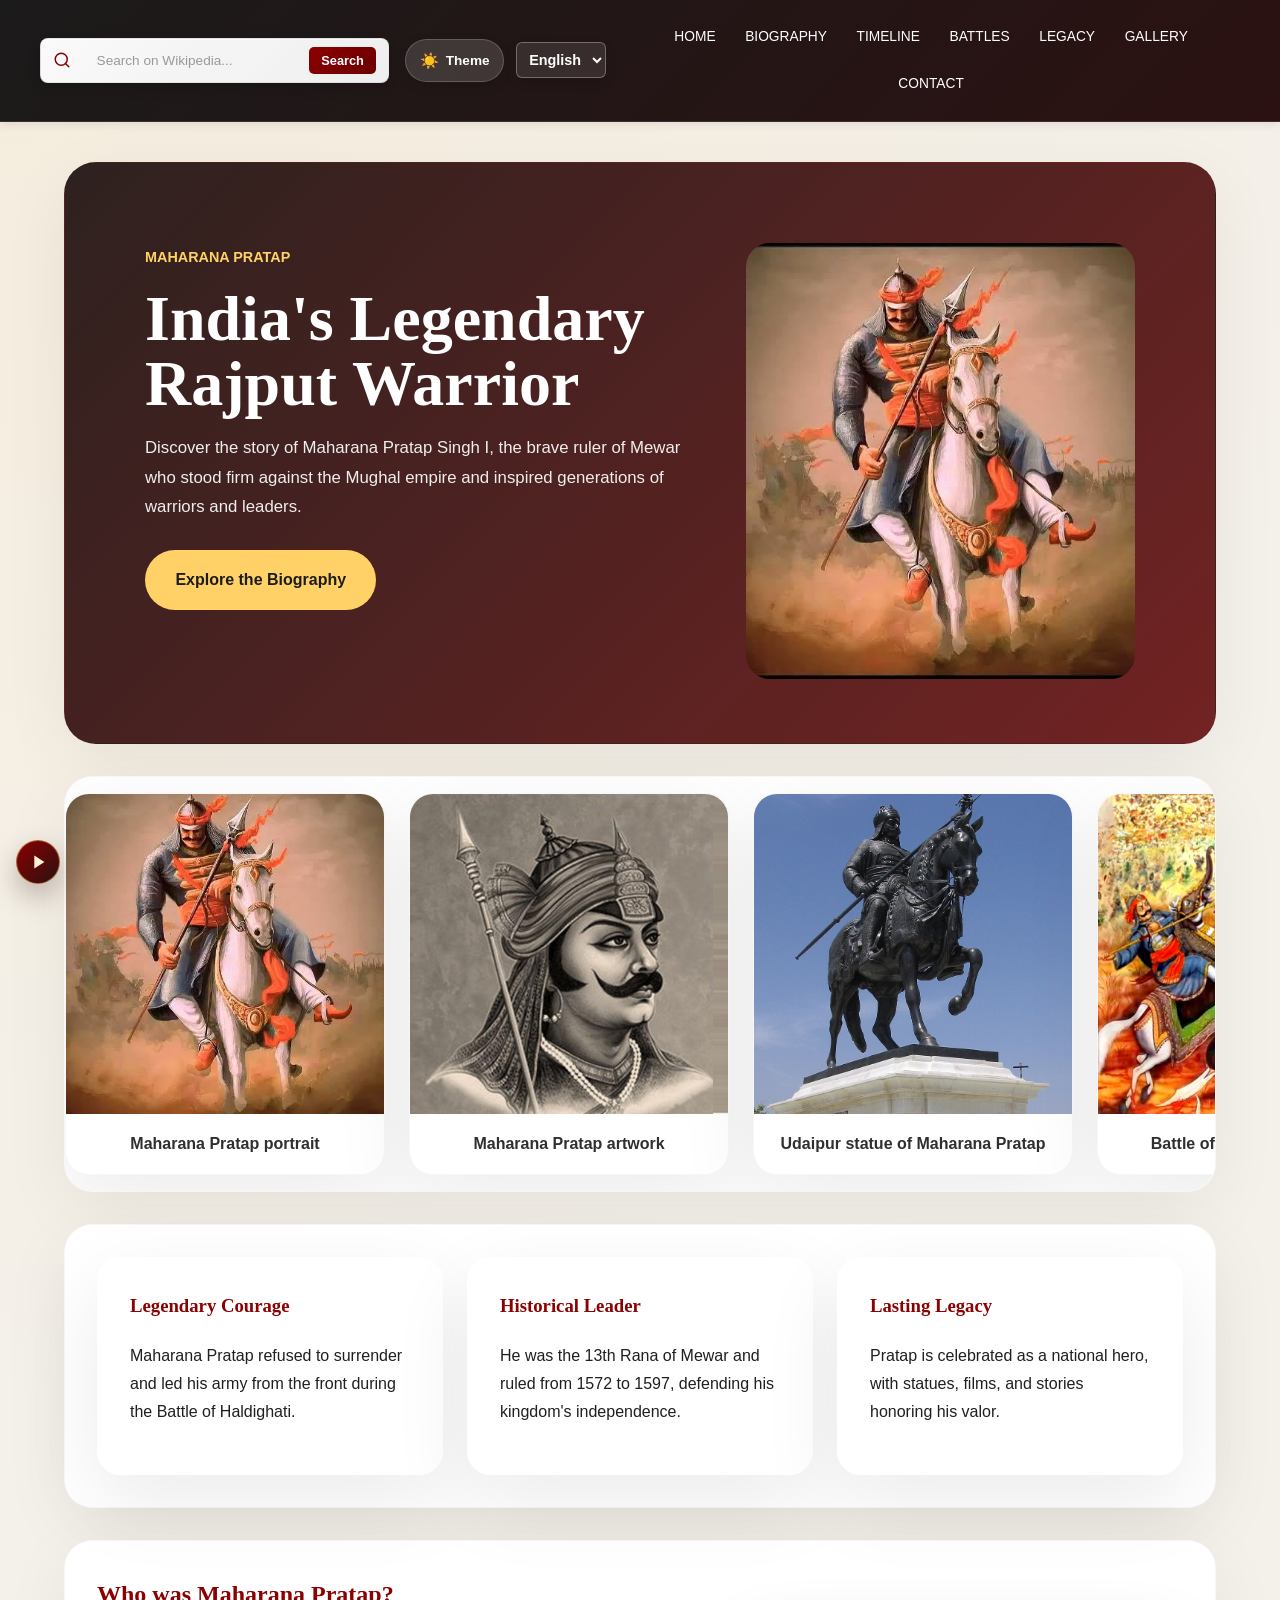
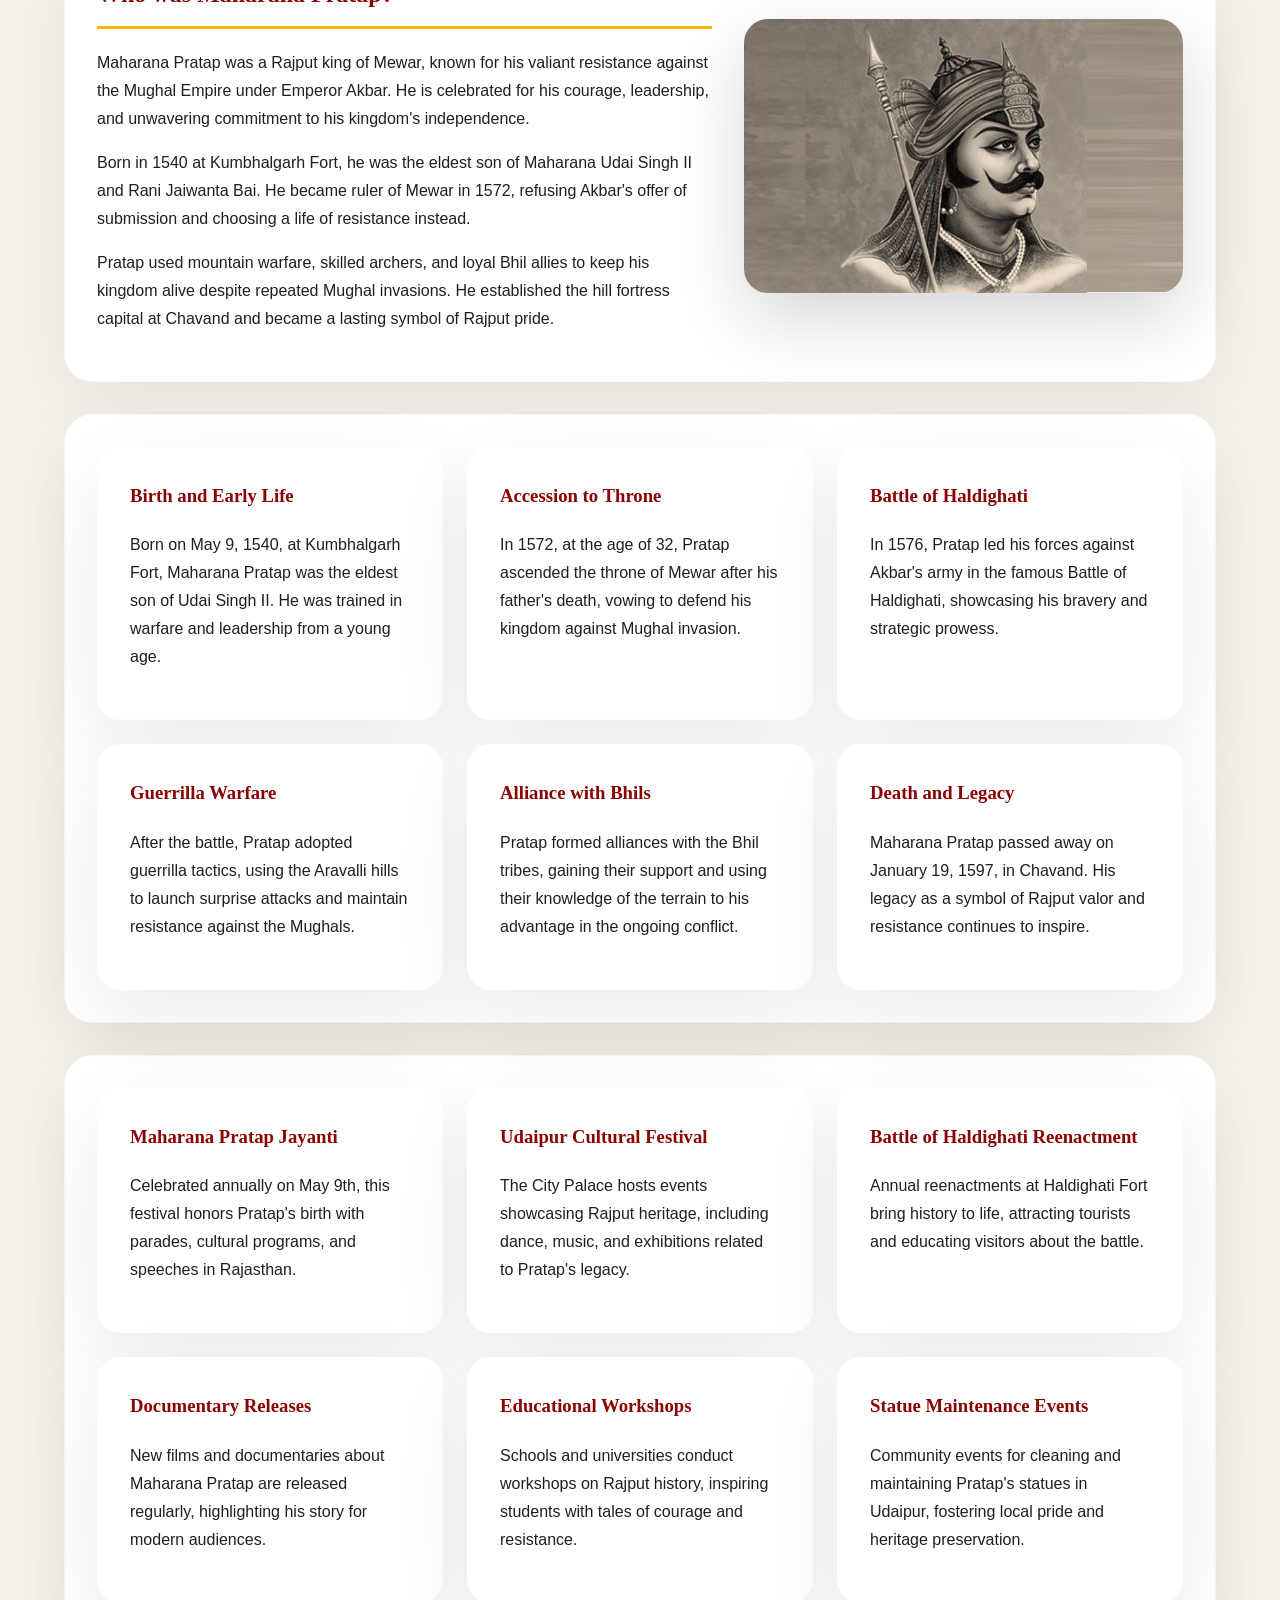
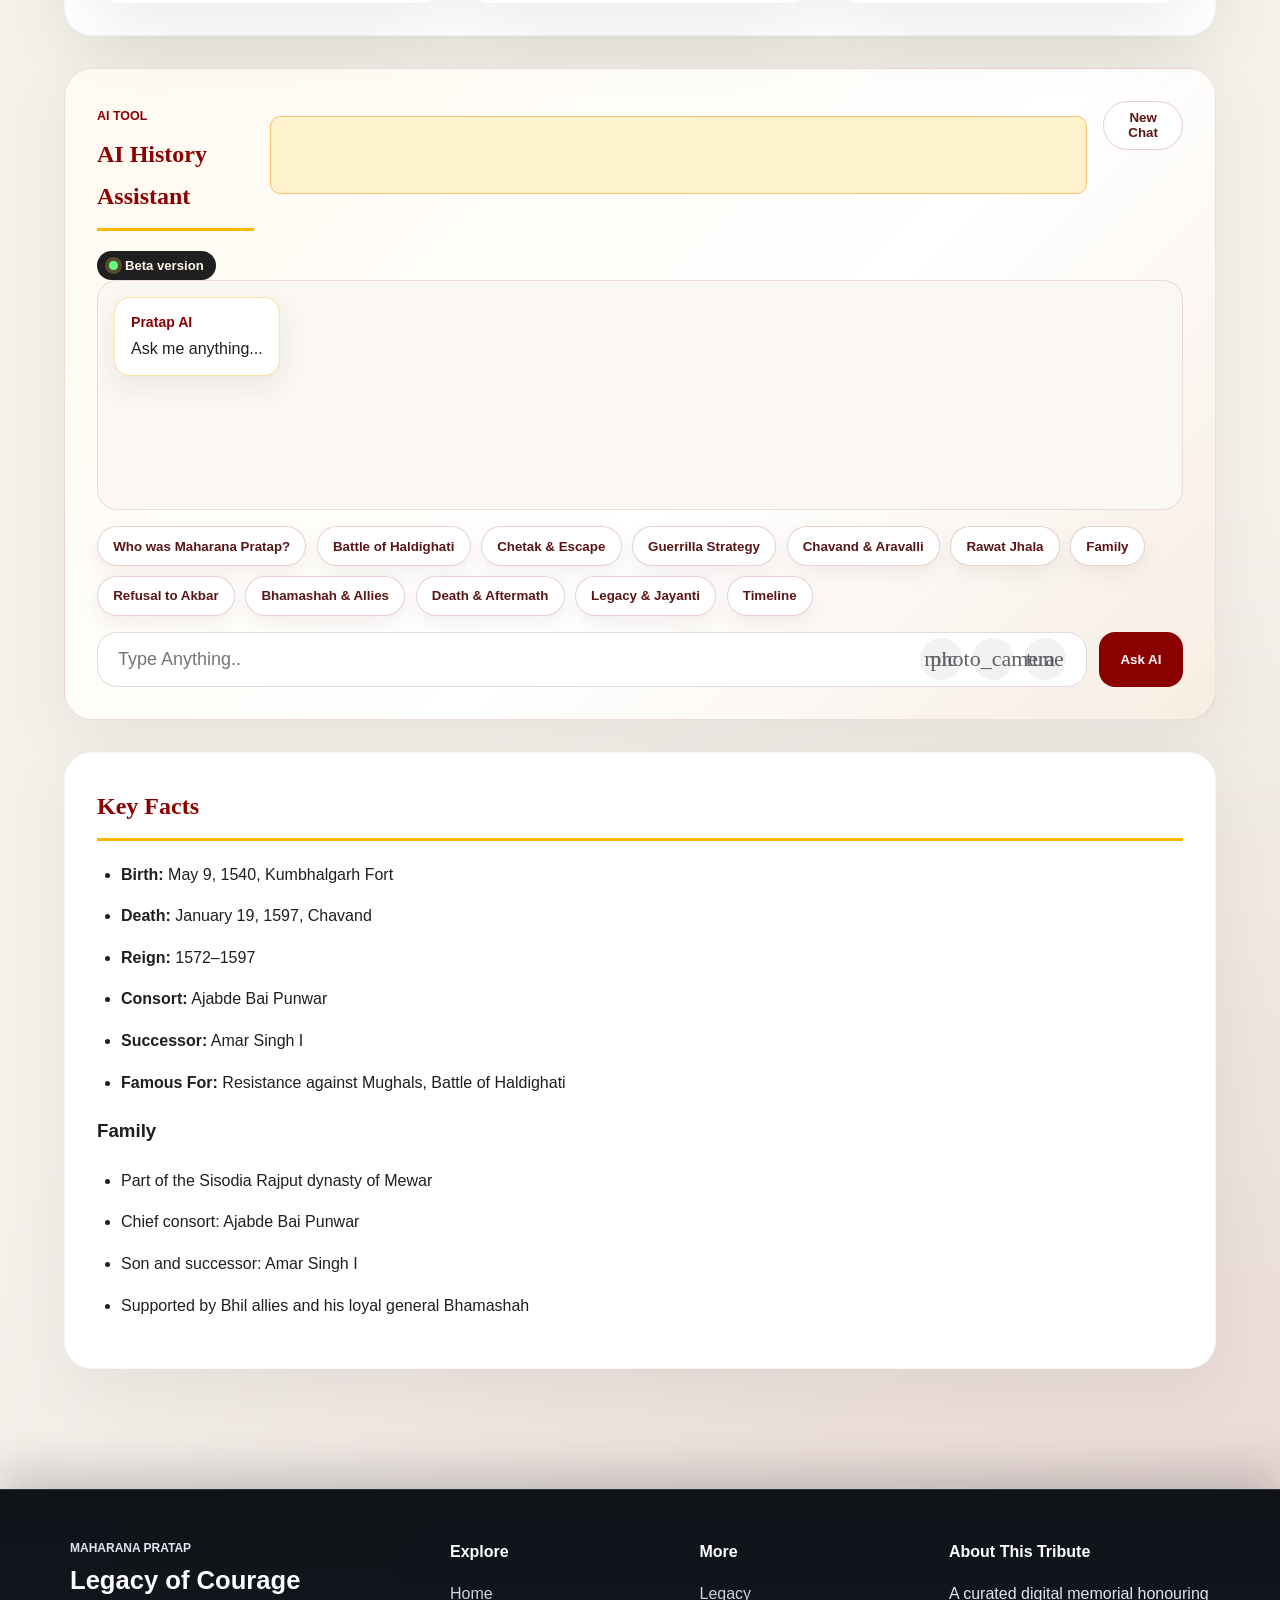
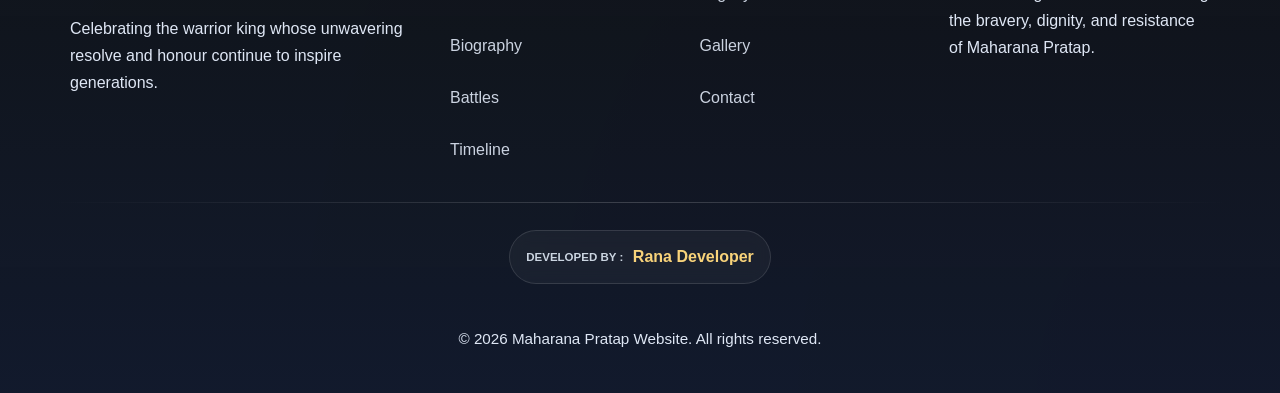
==== commit 40bdde2a: "hlo" ====
--- a/index.html
+++ b/index.html
@@ -528,37 +528,48 @@
 
         
     </main>
-    <footer>
-        <p class="footer-note">&copy; 2026 Maharana Pratap Website. All rights reserved.</p>
-
-        <div class="developer-section" aria-label="Developer information">
-            <div class="developer-card">
-                <div class="developer-visual">
-                    <img
-                        id="devImage"
-                        src="rana-developer.png"
-                        alt="Rana Developer portrait"
-                        class="dev-image"
-                        width="160"
-                        height="160"
-                        loading="lazy"
-                    >
-                    <span class="dev-badge">
-                    Core Developer</span>
-                </div>
-
-                <div class="developer-content">
-                    <p class="dev-role">Frontend Developer &amp; Storyteller</p>
-                    <h3 class="dev-name dev-toggle" role="button" tabindex="0" aria-controls="developerBio" aria-expanded="false">Rana Developer</h3>
-                    <p id="developerBio" class="dev-bio" hidden>Passionate about crafting elegant, user-first web experiences that bring history, culture, and storytelling to life with modern design.</p>
-
-                    <ul class="dev-highlights">
-                        <li>Responsive design</li>
-                        <li>Modern UI systems</li>
-                        <li>Accessible interactions</li>
-                    </ul>
-                </div>
-            </div>
+    <footer class="site-footer">
+        <div class="site-footer__inner">
+            <div class="site-footer__brand">
+                <p class="site-footer__eyebrow">Maharana Pratap</p>
+                <h3>Legacy of Courage</h3>
+                <p>Celebrating the warrior king whose unwavering resolve and honour continue to inspire generations.</p>
+            </div>
+
+            <div class="site-footer__links">
+                <h4>Explore</h4>
+                <ul>
+                    <li><a href="index.html">Home</a></li>
+                    <li><a href="biography.html">Biography</a></li>
+                    <li><a href="battles.html">Battles</a></li>
+                    <li><a href="timeline.html">Timeline</a></li>
+                </ul>
+            </div>
+
+            <div class="site-footer__links">
+                <h4>More</h4>
+                <ul>
+                    <li><a href="legacy.html">Legacy</a></li>
+                    <li><a href="gallery.html">Gallery</a></li>
+                    <li><a href="contact.html">Contact</a></li>
+                </ul>
+            </div>
+
+            <div class="site-footer__meta">
+                <h4>About This Tribute</h4>
+                <p>A curated digital memorial honouring the bravery, dignity, and resistance of Maharana Pratap.</p>
+            </div>
+        </div>
+
+        <div class="site-footer__divider" aria-hidden="true"></div>
+
+        <div class="site-footer__bottom">
+            <div class="footer-developer" aria-label="Developer information">
+                <span class="footer-developer__label">Developed by :</span>
+                <strong class="footer-developer__name">Rana Developer</strong>
+            </div>
+
+            <p class="footer-note">&copy; 2026 Maharana Pratap Website. All rights reserved.</p>
         </div>
 
         <button id="backToTop" type="button" aria-label="Back to top">Back to Top</button>
--- a/style.css
+++ b/style.css
@@ -1123,14 +1123,141 @@
     background-color: #a21515;
 }
 
-footer {
+.site-footer {
+    position: relative;
+    margin-top: 3rem;
+    background: linear-gradient(180deg, rgba(11, 15, 20, 0.98), rgba(15, 23, 42, 0.99));
+    color: #edf2f7;
+    border-top: 1px solid rgba(148, 163, 184, 0.18);
+    box-shadow: 0 -18px 40px rgba(15, 23, 42, 0.18);
+}
+
+.site-footer__inner {
+    max-width: 1180px;
+    margin: 0 auto;
+    padding: 3rem 1.25rem 1.5rem;
+    display: grid;
+    grid-template-columns: 1.6fr 1fr 1fr 1.2fr;
+    gap: 2rem;
+    align-items: start;
+}
+
+.site-footer__brand,
+.site-footer__links,
+.site-footer__meta {
+    position: relative;
+    z-index: 1;
+}
+
+.site-footer__eyebrow {
+    margin: 0 0 0.8rem;
+    color: #fbbf24;
+    font-size: 0.75rem;
+    font-weight: 800;
+    letter-spacing: 0.14em;
+    text-transform: uppercase;
+}
+
+.site-footer__brand h3 {
+    margin: 0 0 0.75rem;
+    font-size: clamp(1.5rem, 2vw, 2rem);
+    color: #ffffff;
+}
+
+.site-footer__brand p,
+.site-footer__links a,
+.site-footer__meta p {
+    color: #dfe7f5;
+    line-height: 1.7;
+    margin: 0;
+}
+
+.site-footer__links h4,
+.site-footer__meta h4 {
+    margin: 0 0 0.9rem;
+    color: #ffffff;
+    font-size: 1rem;
+    font-weight: 700;
+}
+
+.site-footer__links ul {
+    list-style: none;
+    padding: 0;
+    margin: 0;
+    display: grid;
+    gap: 0.65rem;
+}
+
+.site-footer__links a {
+    text-decoration: none;
+    opacity: 0.9;
+    transition: color 0.2s ease, transform 0.2s ease;
+}
+
+.site-footer__links a:hover,
+.site-footer__links a:focus-visible {
+    color: #fbbf24;
+    transform: translateX(3px);
+}
+
+.site-footer__divider {
+    max-width: 1180px;
+    margin: 0 auto;
+    height: 1px;
+    background: linear-gradient(90deg, transparent, rgba(255, 255, 255, 0.18), transparent);
+}
+
+.site-footer__bottom {
+    max-width: 1180px;
+    margin: 0 auto;
+    padding: 1.7rem 1.25rem 2.5rem;
+    display: grid;
+    gap: 1.4rem;
+}
+
+.footer-note {
     text-align: center;
-    padding: 1.75rem 1.25rem 2rem;
-    background-color: #1d1d1d;
-    color: white;
-    position: static;
-    width: 100%;
-    margin-top: 2rem;
+    margin: 0;
+    color: #dfe7f5;
+    font-size: 0.95rem;
+}
+
+.footer-developer {
+    display: flex;
+    flex-wrap: wrap;
+    align-items: center;
+    justify-content: center;
+    gap: 0.6rem;
+    width: fit-content;
+    max-width: 100%;
+    margin: 0 auto 1.25rem;
+    padding: 0.75rem 1rem;
+    border: 1px solid rgba(255, 255, 255, 0.12);
+    border-radius: 999px;
+    background: rgba(255, 255, 255, 0.04);
+    backdrop-filter: blur(8px);
+}
+
+.footer-developer__label {
+    color: #cbd5e1;
+    font-size: 0.72rem;
+    font-weight: 700;
+    letter-spacing: 0.12em;
+    text-transform: uppercase;
+}
+
+.footer-developer__name {
+    color: #f8d37a;
+    font-size: 1rem;
+    font-weight: 700;
+    letter-spacing: 0.04em;
+}
+
+@media (max-width: 640px) {
+    .footer-developer {
+        border-radius: 18px;
+        padding: 0.7rem 0.9rem;
+    }
 }
 
 .intro-grid {
@@ -1351,12 +1478,6 @@
     color: #fbbf24;
 }
 
-.footer-note {
-    text-align: center;
-    margin: 0 0 1rem;
-    color: var(--muted-text);
-    font-size: 0.95rem;
-}
 #backToTop {
     display: none; /* Hidden by default */
     position: fixed;
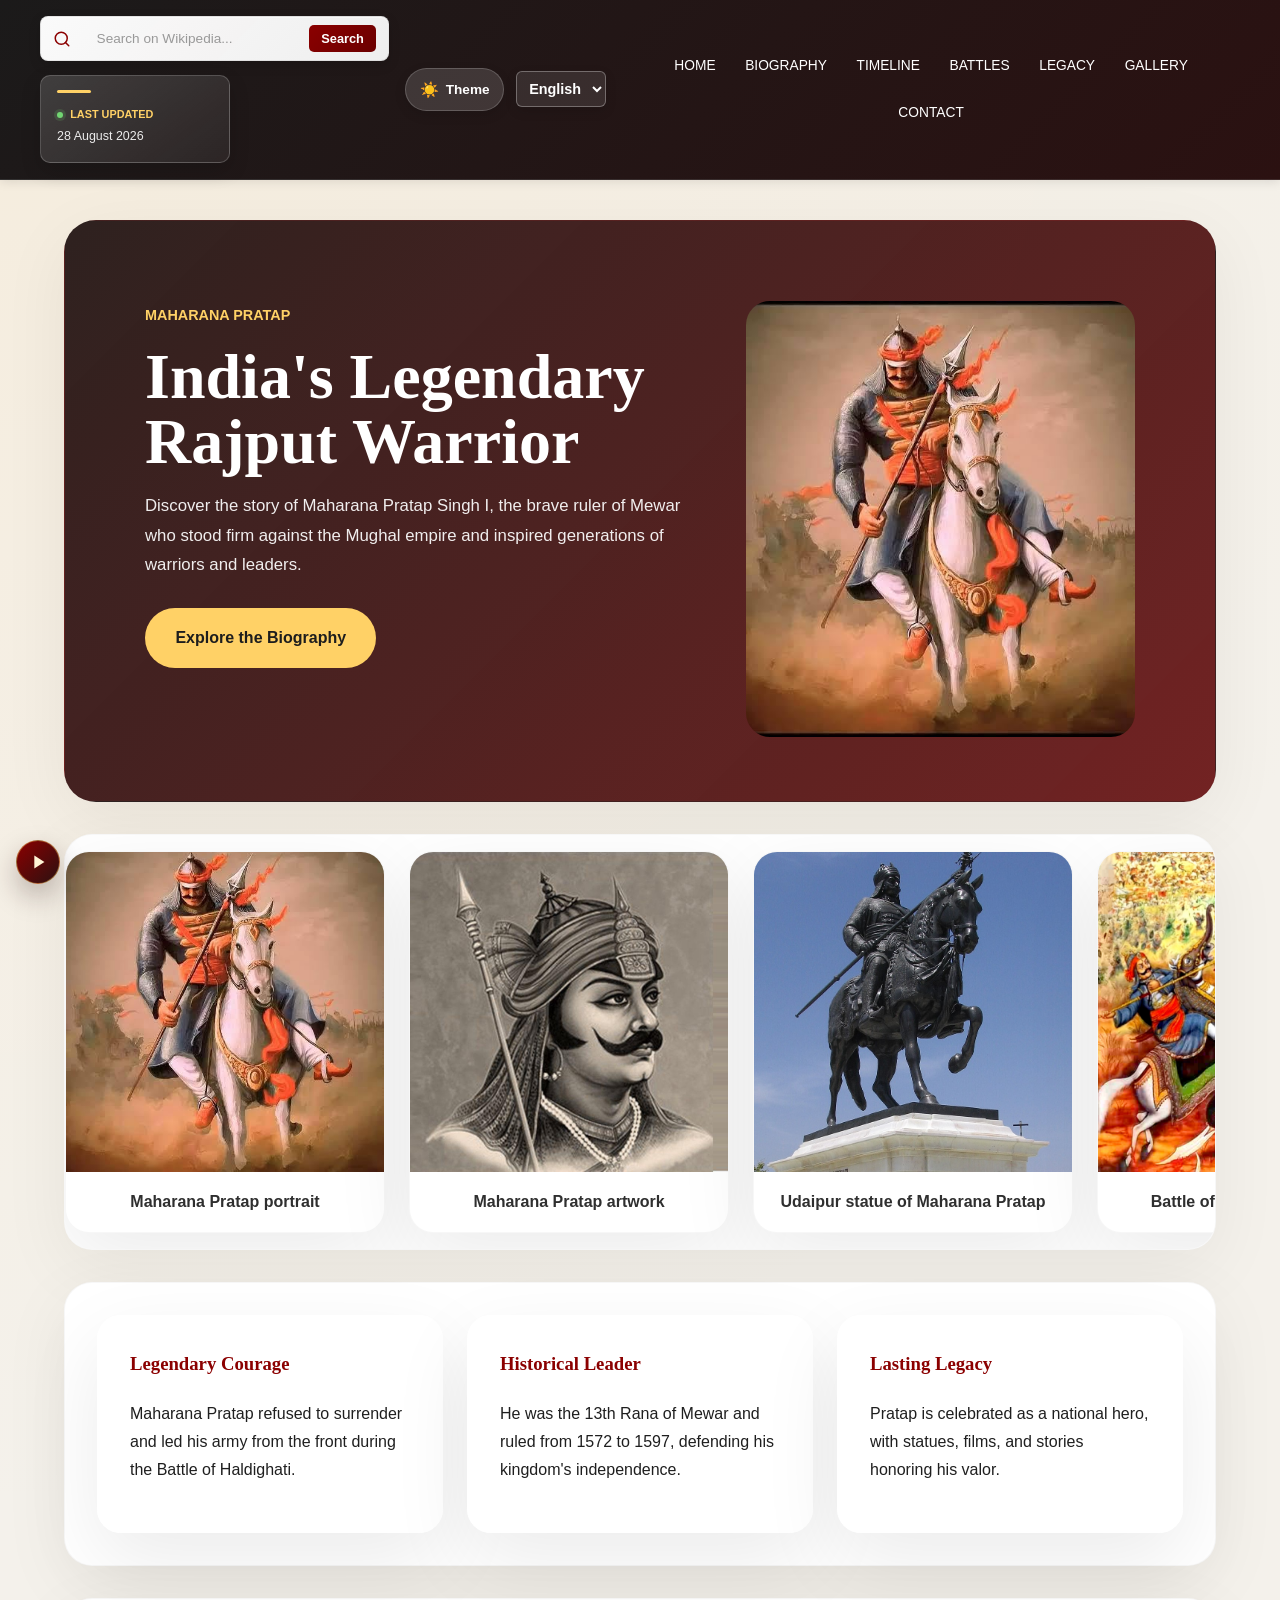
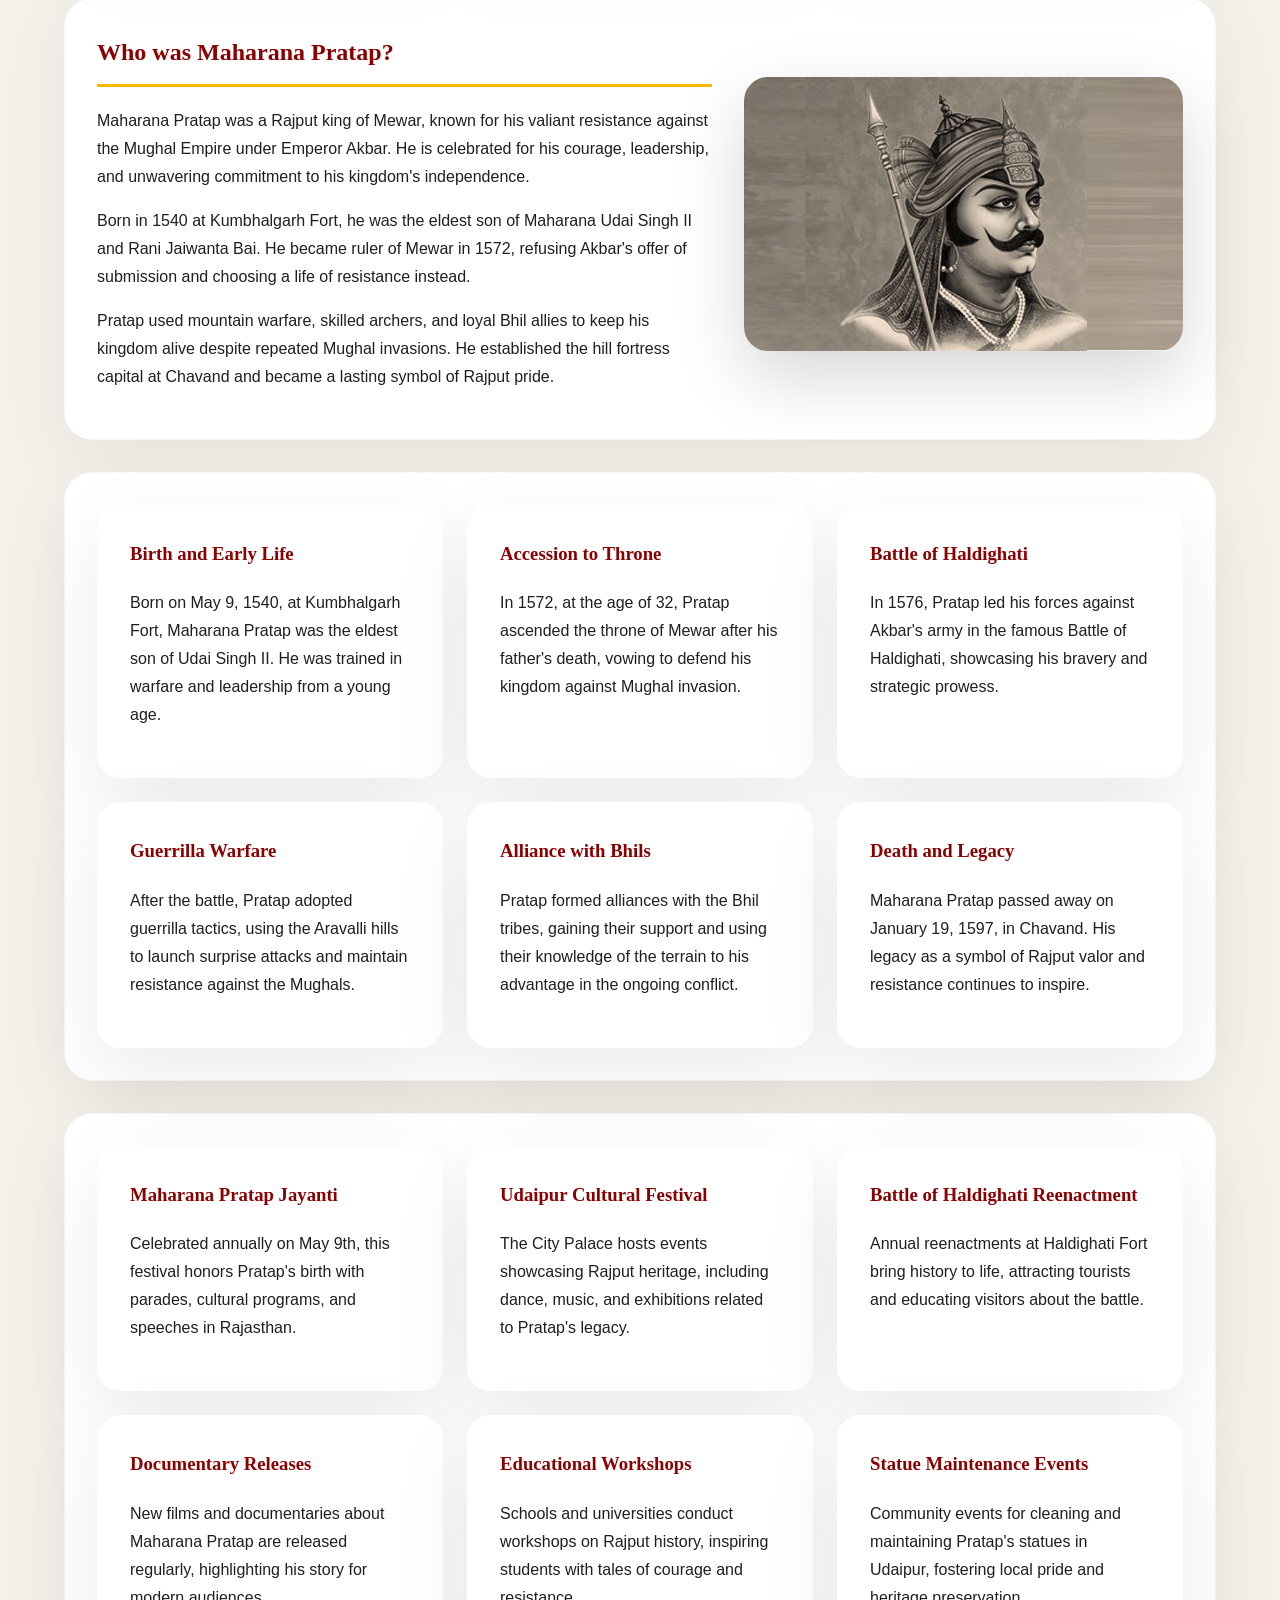
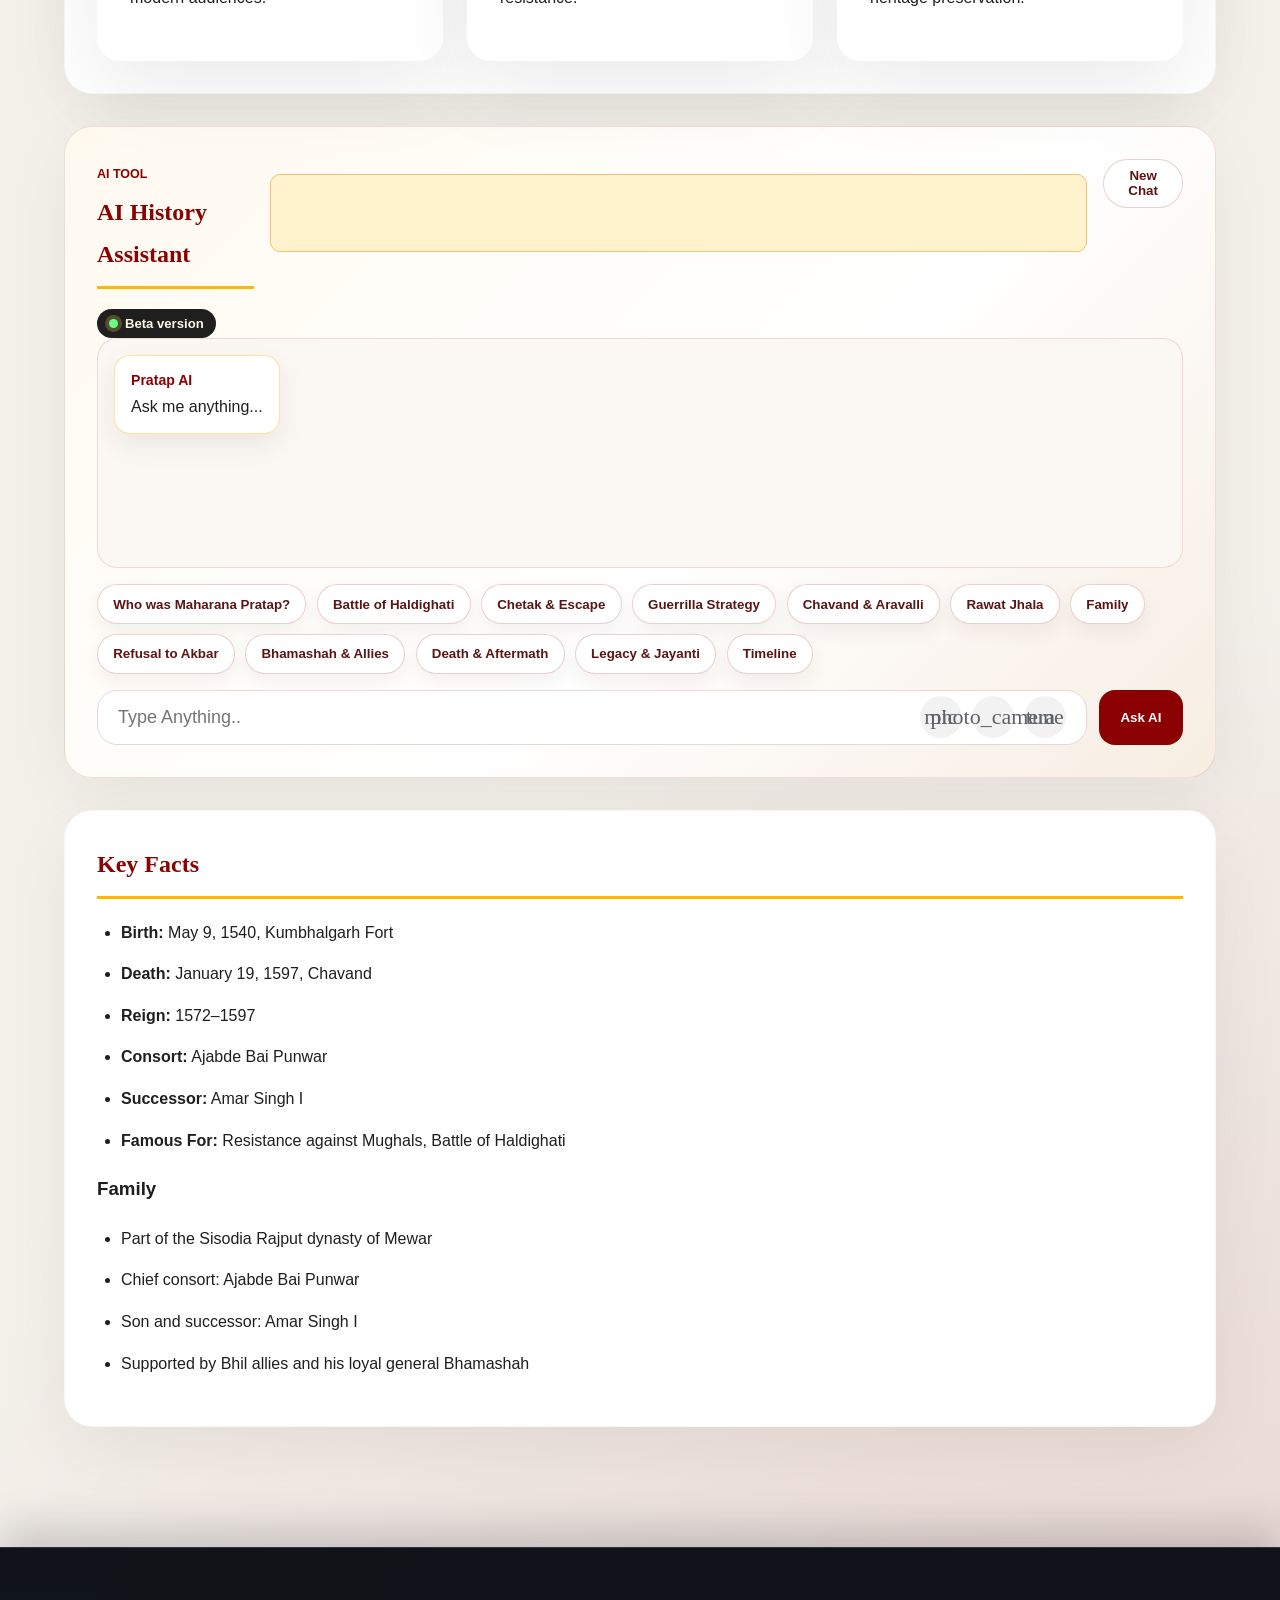
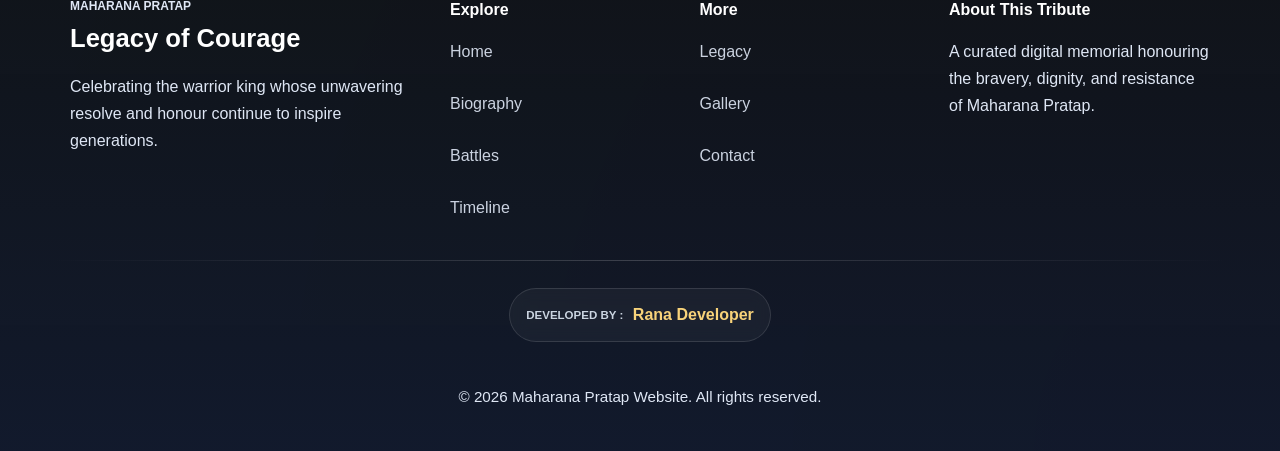
==== commit 94bababc: "update" ====
--- a/index.html
+++ b/index.html
@@ -61,6 +61,10 @@
                     <button type="submit" class="wiki-search-btn" aria-label="Submit search">Search</button>
                 </form>
                 <div id="wiki-results-container" class="wiki-results-container hidden"></div>
+                <aside class="latest-update" aria-label="Latest update">
+                    <span class="latest-update__label">Last Updated</span>
+                    <p>28 August 2026</p>
+                </aside>
             </div>
             <ul>
                 <li><a href="index.html" data-lang-en="Home" data-lang-hi="घर" data-lang-pa="ਘਰ">Home</a></li>
--- a/style.css
+++ b/style.css
@@ -361,6 +361,7 @@
     }
 
     nav {
+
         align-items: flex-start;
     }
 
@@ -554,6 +555,68 @@
     max-width: 1200px;
     margin: 0 auto;
     padding: 2.5rem 1.5rem;
+}
+
+.latest-update {
+    position: relative;
+    width: 190px;
+    margin-top: 0.85rem;
+    padding: 0.9rem 1rem 1rem;
+    overflow: hidden;
+    border: 1px solid rgba(255, 255, 255, 0.2);
+    border-radius: 10px;
+    background: linear-gradient(145deg, rgba(255, 255, 255, 0.16), rgba(255, 255, 255, 0.06));
+    box-shadow: 0 8px 20px rgba(0, 0, 0, 0.16);
+}
+
+.latest-update::before {
+    display: block;
+    width: 34px;
+    height: 3px;
+    margin-bottom: 0.75rem;
+    border-radius: 3px;
+    background: #ffd166;
+    content: '';
+}
+
+nav > .latest-update {
+    order: -1;
+}
+
+.latest-update__label {
+    display: flex;
+    align-items: center;
+    gap: 0.45rem;
+    margin-bottom: 0.2rem;
+    color: #ffd166;
+    font-size: 0.68rem;
+    font-weight: 700;
+    letter-spacing: 0.14em;
+    text-transform: uppercase;
+}
+
+.latest-update__label::before {
+    width: 6px;
+    height: 6px;
+    border-radius: 50%;
+    background: #72d572;
+    box-shadow: 0 0 0 3px rgba(114, 213, 114, 0.16);
+    content: '';
+}
+
+.latest-update__date {
+    display: block;
+    margin-bottom: 0.55rem;
+    color: rgba(255, 255, 255, 0.62);
+    font-size: 0.62rem;
+    letter-spacing: 0.1em;
+}
+
+.latest-update p {
+    margin: 0;
+    color: rgba(255, 255, 255, 0.9);
+    font-size: 0.78rem;
+    line-height: 1.5;
 }
 
 #hero {
@@ -2055,6 +2118,11 @@
         padding: 1rem 0.75rem;
     }
 
+    .latest-update {
+        width: auto;
+        margin: 0.75rem 0 0;
+    }
+
     section,
     .card,
     .upcoming-card {
@@ -2804,3 +2872,147 @@
 body[data-theme="dark"] .section-kicker {
     color: #fbbf24;
 }
+
+/* Responsive footer and developer information */
+@media (max-width: 960px) {
+    .site-footer__inner {
+        grid-template-columns: repeat(2, minmax(0, 1fr));
+        gap: 1.75rem 2rem;
+        padding: 2.5rem 1.5rem 1.35rem;
+    }
+
+    .site-footer__brand {
+        grid-column: 1 / -1;
+    }
+
+    .site-footer__divider,
+    .site-footer__bottom {
+        margin-left: 1.5rem;
+        margin-right: 1.5rem;
+    }
+}
+
+@media (max-width: 640px) {
+    .site-footer {
+        margin-top: 2rem;
+    }
+
+    .site-footer__inner {
+        grid-template-columns: 1fr;
+        gap: 1.5rem;
+        padding: 2rem 1rem 1.25rem;
+    }
+
+    .site-footer__brand {
+        grid-column: auto;
+    }
+
+    .site-footer__brand h3 {
+        font-size: 1.45rem;
+    }
+
+    .site-footer__brand p,
+    .site-footer__links a,
+    .site-footer__meta p {
+        font-size: 0.9rem;
+    }
+
+    .site-footer__links ul {
+        grid-template-columns: repeat(2, minmax(0, 1fr));
+        gap: 0.5rem 1rem;
+    }
+
+    .site-footer__divider {
+        margin-left: 1rem;
+        margin-right: 1rem;
+    }
+
+    .site-footer__bottom {
+        margin-left: 1rem;
+        margin-right: 1rem;
+        padding: 1.25rem 0 2rem;
+        gap: 1rem;
+    }
+
+    .footer-developer {
+        width: 100%;
+        margin-bottom: 0.25rem;
+        border-radius: 14px;
+        padding: 0.75rem 0.85rem;
+        gap: 0.35rem 0.55rem;
+        text-align: center;
+    }
+
+    .footer-developer__label,
+    .footer-developer__name {
+        overflow-wrap: anywhere;
+    }
+
+    .footer-developer__label {
+        font-size: 0.66rem;
+    }
+
+    .footer-developer__name {
+        font-size: 0.9rem;
+    }
+
+    .footer-note {
+        font-size: 0.78rem;
+        line-height: 1.5;
+        padding: 0 3.25rem;
+    }
+
+    .developer-section {
+        padding: 0 0.75rem;
+    }
+
+    .developer-card {
+        grid-template-columns: 1fr;
+        gap: 1rem;
+        padding: 1rem;
+        border-radius: 18px;
+        text-align: center;
+    }
+
+    .developer-content {
+        text-align: center;
+    }
+
+    .developer-visual {
+        gap: 0.6rem;
+    }
+
+    .dev-image {
+        width: min(42vw, 132px);
+        height: min(42vw, 132px);
+    }
+
+    .dev-name {
+        justify-content: center;
+        width: 100%;
+        font-size: 1.05rem;
+    }
+
+    .dev-bio {
+        font-size: 0.88rem;
+        line-height: 1.55;
+    }
+
+    .dev-highlights {
+        justify-content: center;
+    }
+}
+
+@media (max-width: 380px) {
+    .site-footer__links ul {
+        grid-template-columns: 1fr;
+    }
+
+    .footer-developer {
+        flex-direction: column;
+    }
+
+    .footer-developer__label {
+        letter-spacing: 0.08em;
+    }
+}
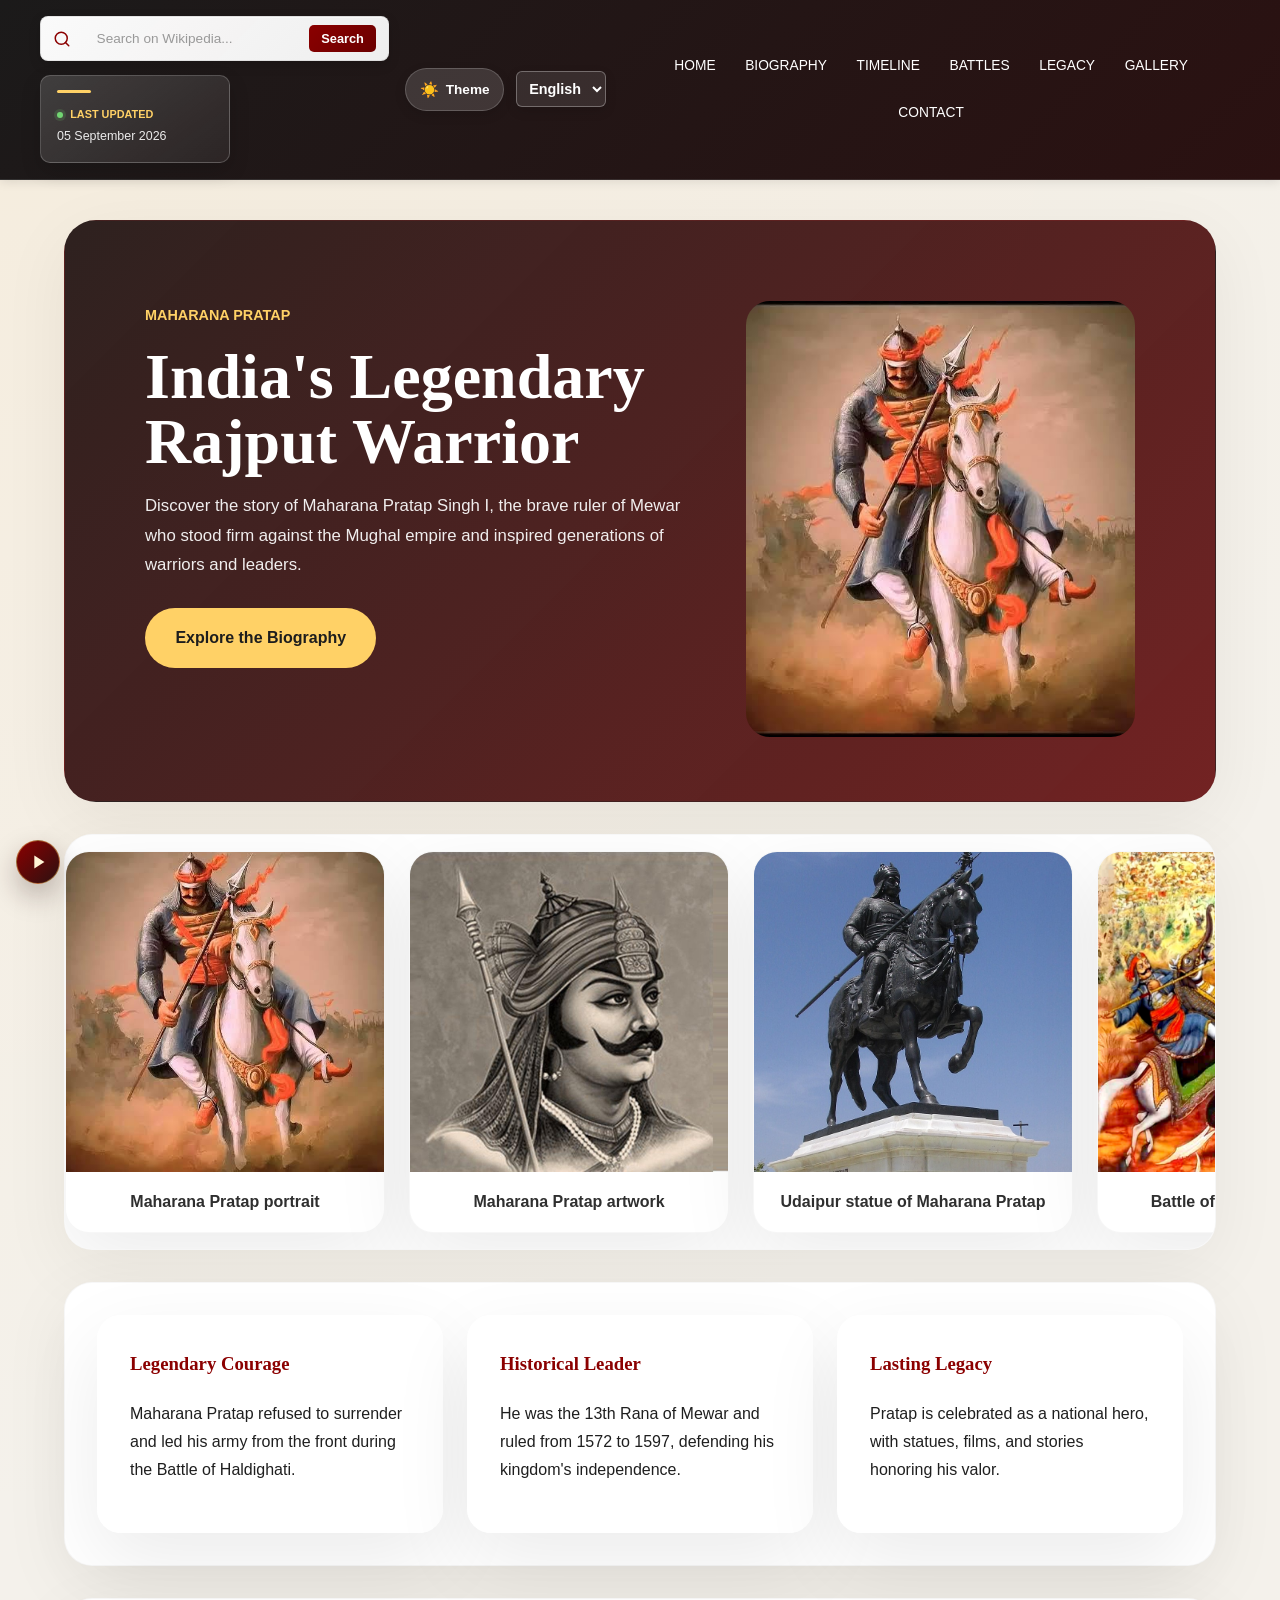
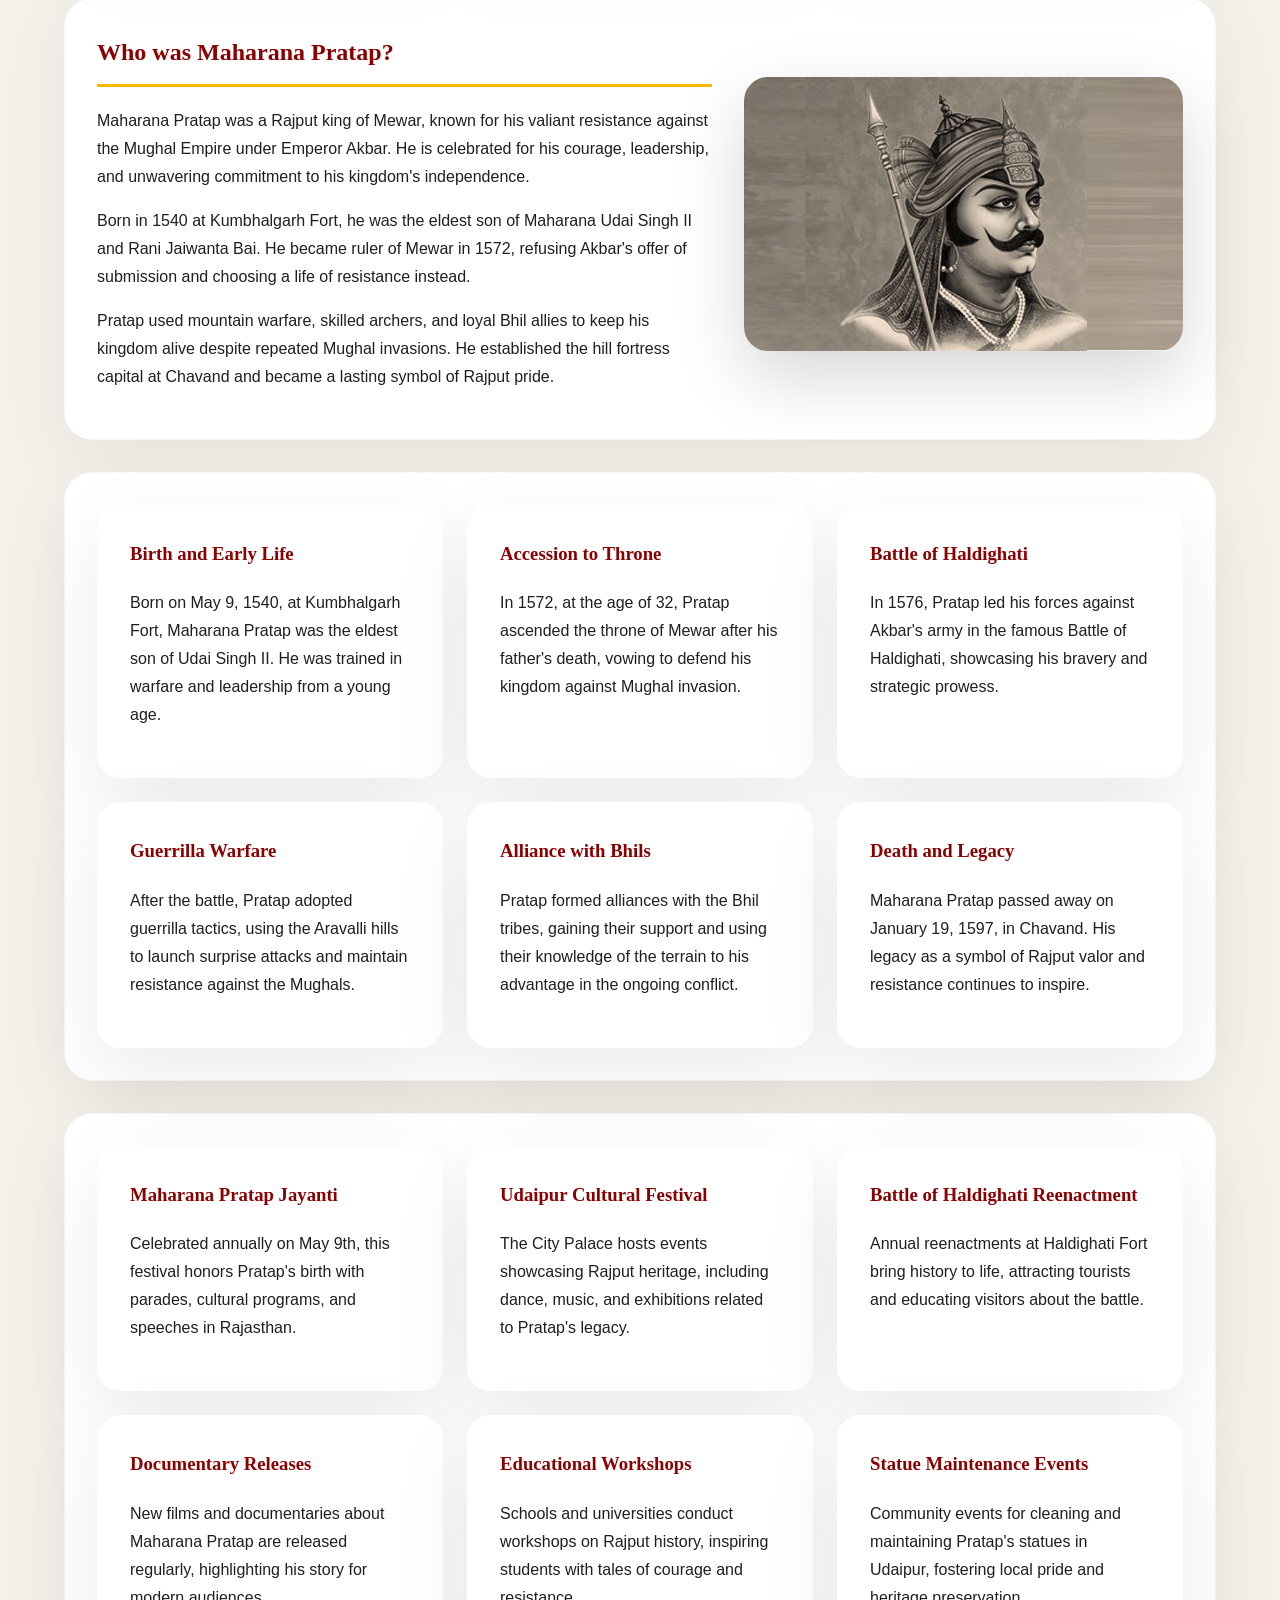
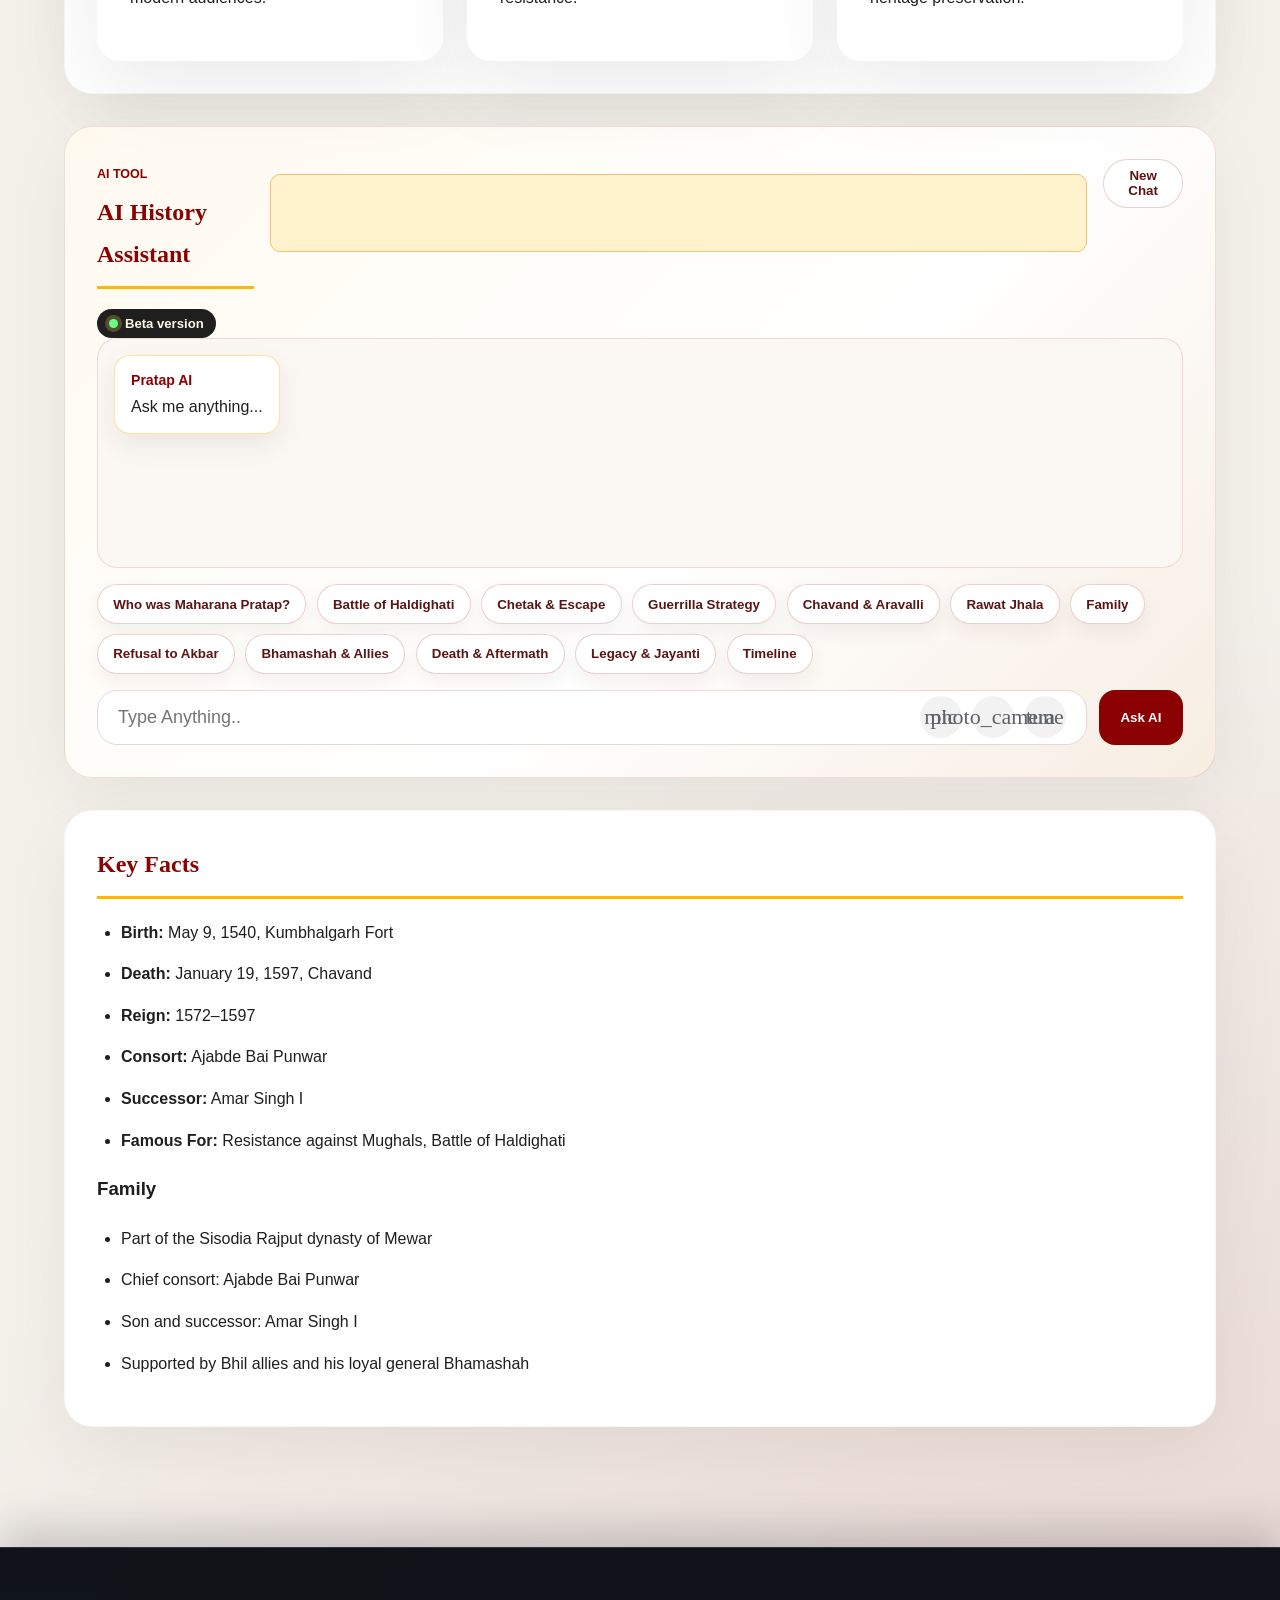
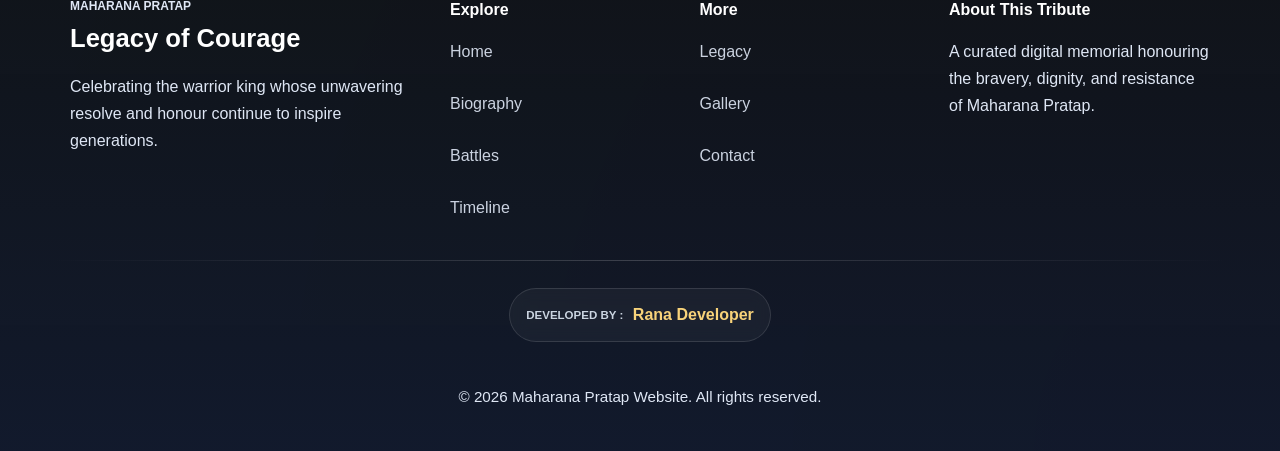
==== commit f20847f6: "raghav .ai" ====
--- a/index.html
+++ b/index.html
@@ -63,7 +63,7 @@
                 <div id="wiki-results-container" class="wiki-results-container hidden"></div>
                 <aside class="latest-update" aria-label="Latest update">
                     <span class="latest-update__label">Last Updated</span>
-                    <p>28 August 2026</p>
+                    <p>05 September 2026</p>
                 </aside>
             </div>
             <ul>
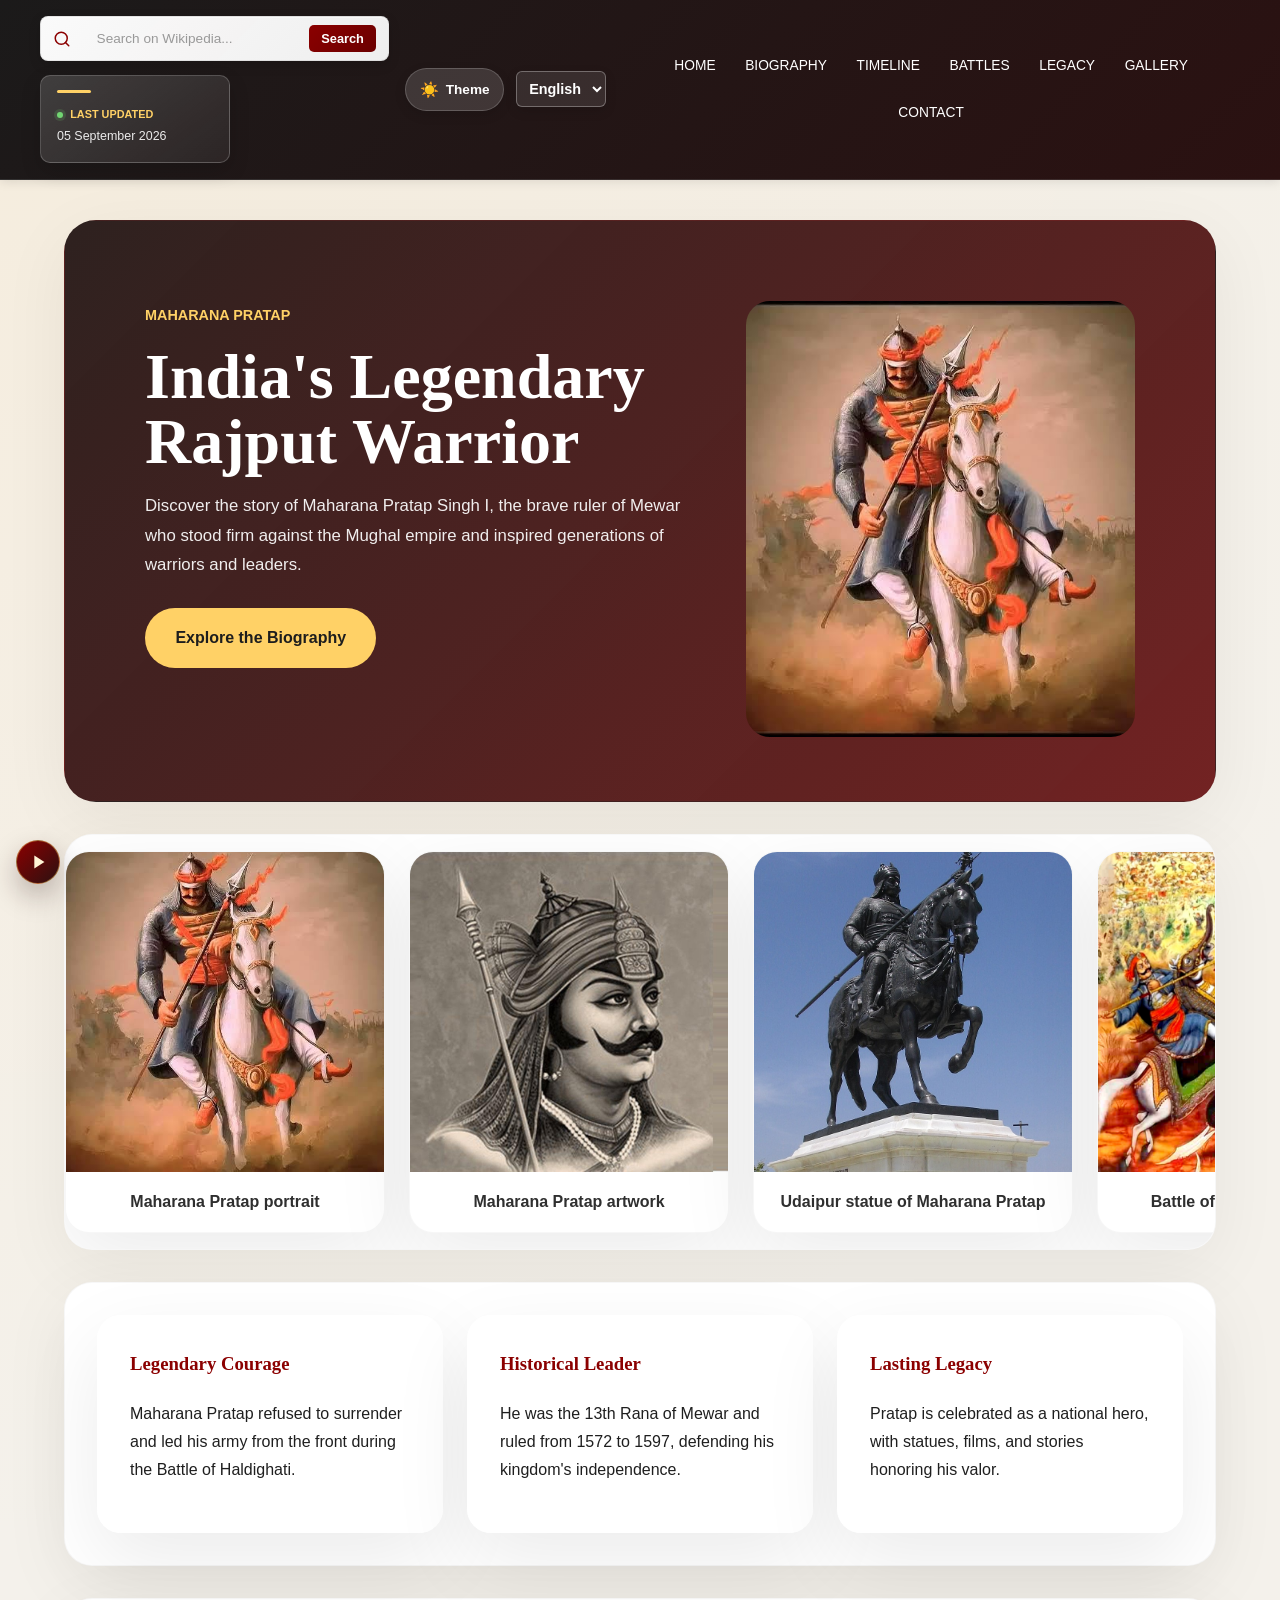
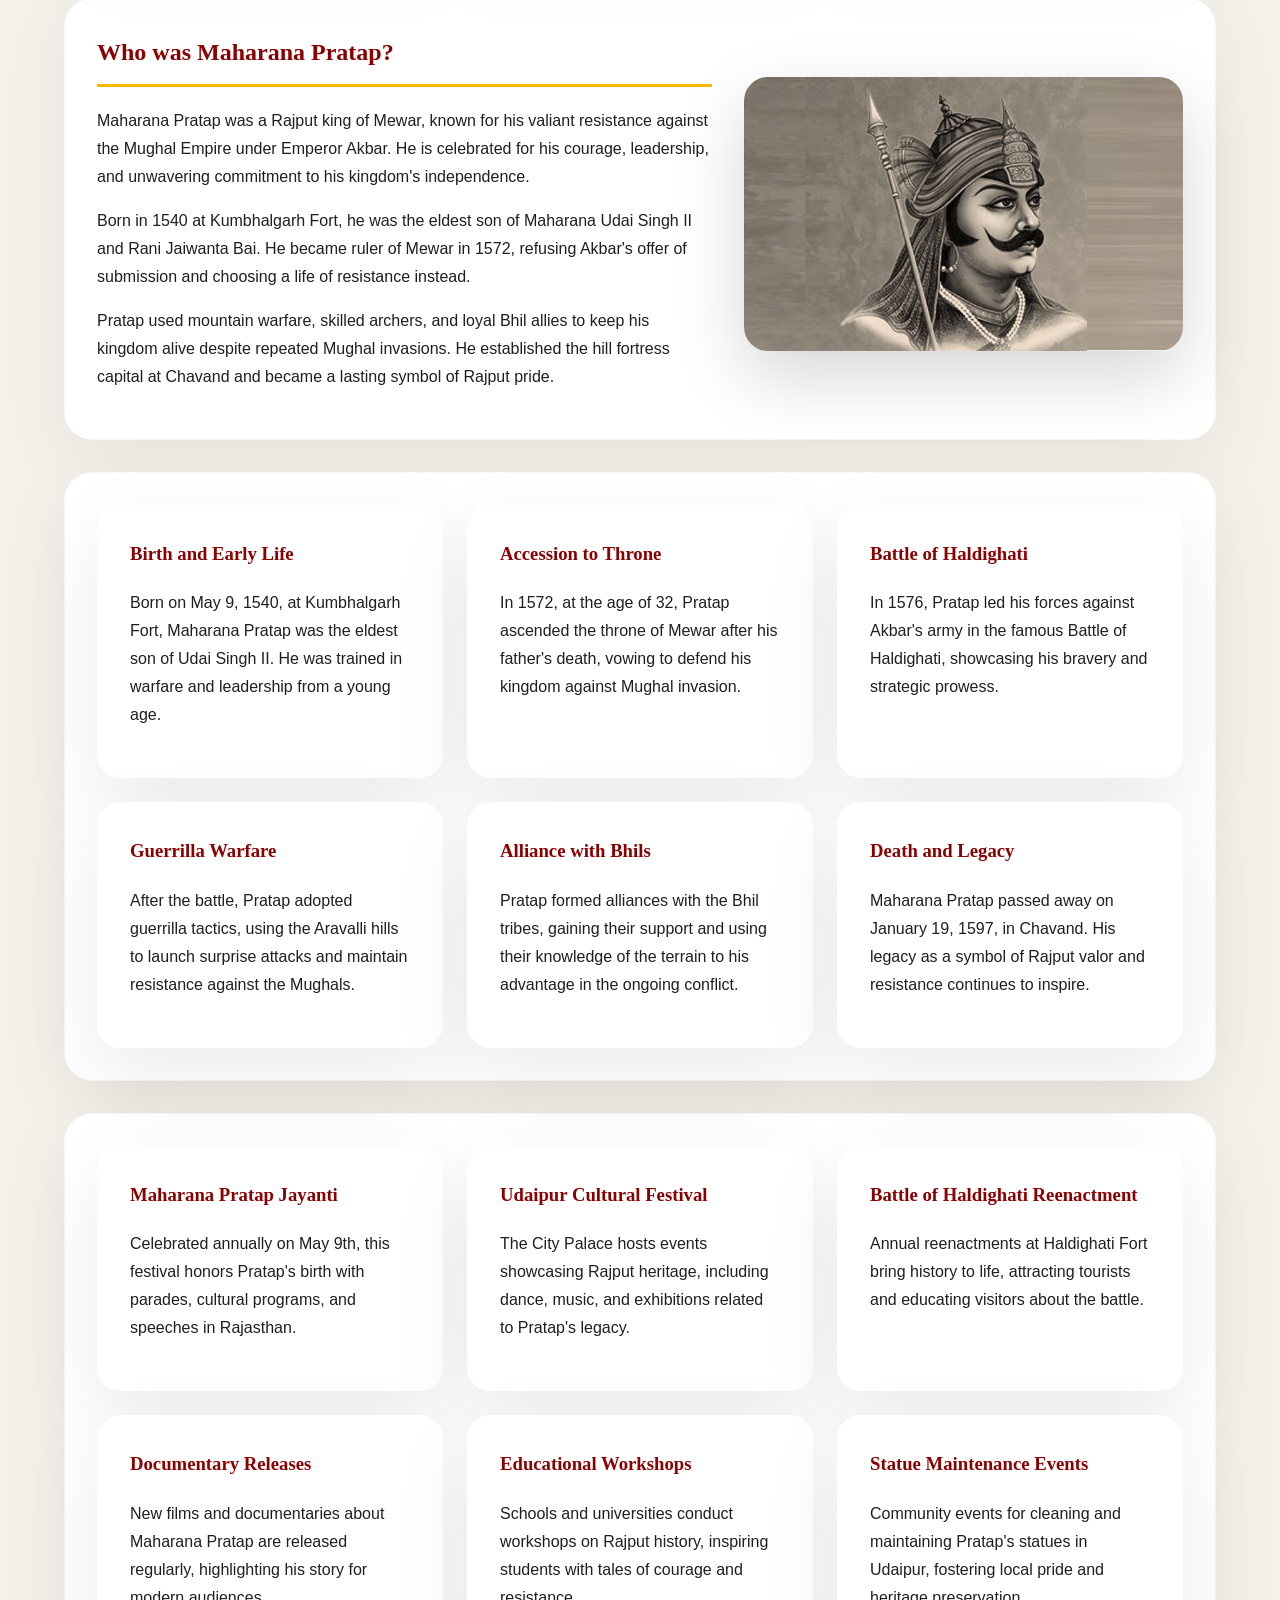
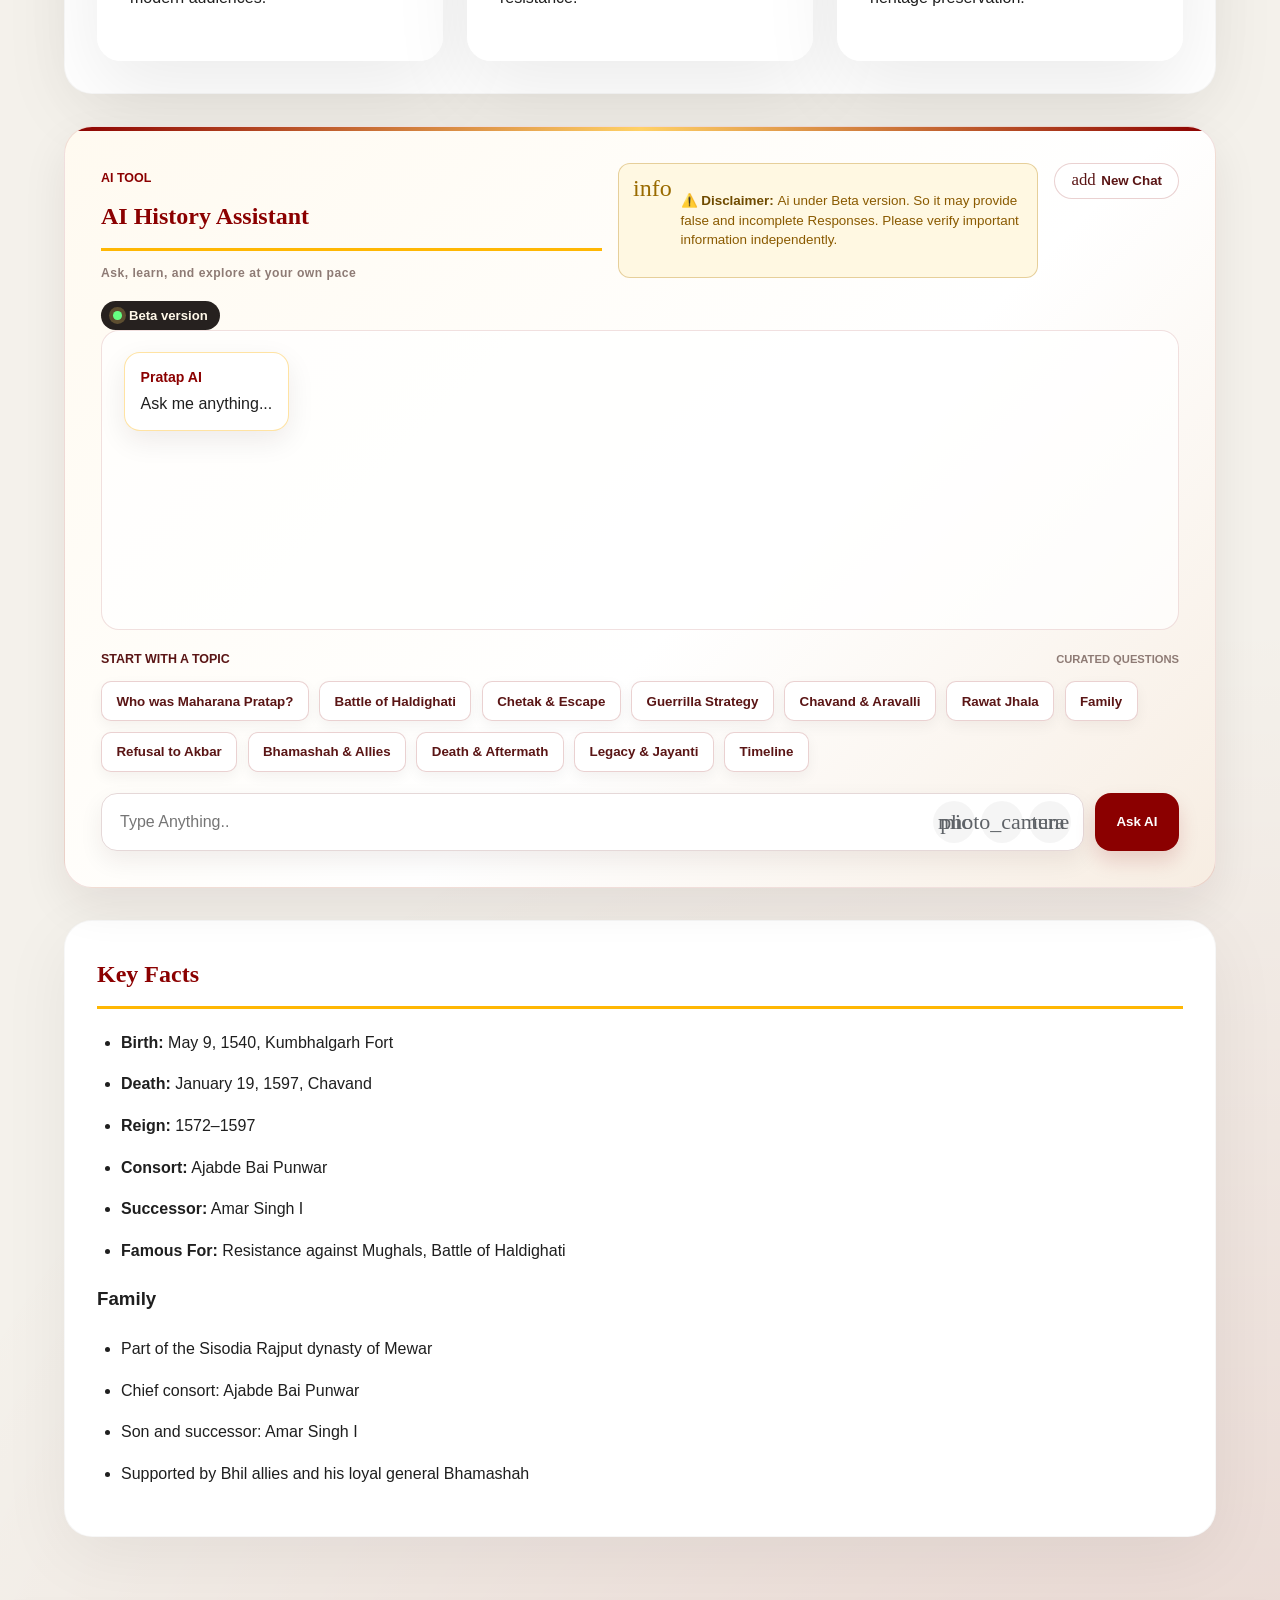
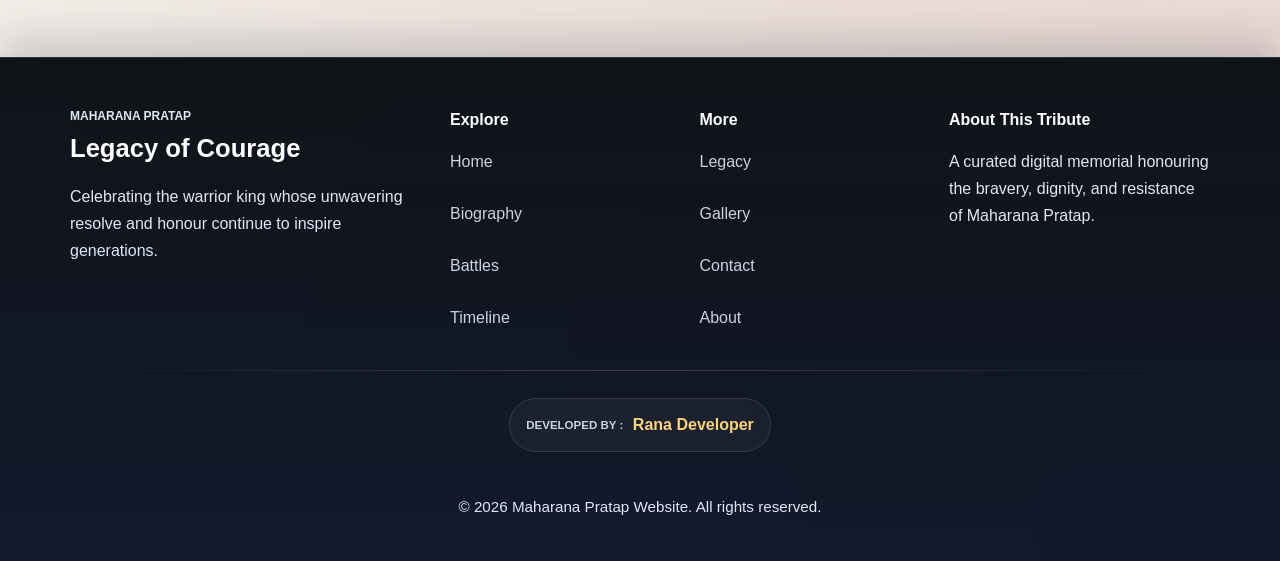
==== commit afb77efa: "major ai update" ====
--- a/index.html
+++ b/index.html
@@ -415,13 +415,10 @@
                 </div>
                 <!-- Disclaimer Bar -->
 <div class="ai-disclaimer">
-    <div class="scroll-text">
-        ⚠️ Disclaimer: This AI assistant is currently under development (Beta Version). 
-        It may occasionally provide inaccurate, incomplete, or inappropriate responses. 
-        Please verify important information independently.
-    </div>
+    <span class="material-icons ai-disclaimer-icon" aria-hidden="true">info</span>
+    <p class="scroll-text"> <strong>⚠️ Disclaimer: </strong> Ai under Beta version. So it may provide false and incomplete Responses.  Please verify important information independently.</p>
 </div>
-                <button type="button" id="ai-new-chat-button" class="ai-new-chat-button">New Chat</button>
+                <button type="button" id="ai-new-chat-button" class="ai-new-chat-button"><span class="material-icons" aria-hidden="true">add</span> New Chat</button>
             </div>
             <div class="ai-status" aria-label="Assistant status">
                     <span></span>
@@ -433,7 +430,11 @@
                 </div>
             </div>
 
-           <div class="ai-prompts" aria-label="Suggested questions">
+         <div class="ai-prompts-heading">
+             <span>Start with a topic</span>
+             <span class="ai-prompts-hint">Curated questions</span>
+         </div>
+         <div class="ai-prompts" aria-label="Suggested questions">
                 <button type="button" class="ai-prompt" data-question="Who was Maharana Pratap?">Who was Maharana Pratap?</button>
                 <button type="button" class="ai-prompt" data-question="What happened in the Battle of Haldighati?">Battle of Haldighati</button>
                 <button type="button" class="ai-prompt" data-question="Tell me about Chetak and the escape after Haldighati.">Chetak & Escape</button>
@@ -556,6 +557,7 @@
                     <li><a href="legacy.html">Legacy</a></li>
                     <li><a href="gallery.html">Gallery</a></li>
                     <li><a href="contact.html">Contact</a></li>
+                    <li><a href="about.html">About</a></li>
                 </ul>
             </div>
 
--- a/style.css
+++ b/style.css
@@ -191,11 +191,18 @@
 
 .wiki-result-item {
     display: block;
+    width: 100%;
     padding: 12px 16px;
     border-bottom: 1px solid #eee;
     color: inherit;
+    background: transparent;
+    border-top: none;
+    border-left: none;
+    border-right: none;
     cursor: pointer;
+    text-align: left;
     text-decoration: none;
+    font: inherit;
     transition: background 0.2s ease;
 }
 
@@ -242,6 +249,30 @@
     text-align: center;
     color: #999;
     font-size: 0.85rem;
+}
+
+.wiki-article-preview {
+    padding: 16px;
+}
+
+.wiki-article-preview h3 {
+    margin: 0 0 8px;
+    color: #1f1f1f;
+    font-size: 1rem;
+    line-height: 1.3;
+}
+
+.wiki-article-preview p {
+    margin: 0;
+    color: #444;
+    font-size: 0.82rem;
+    line-height: 1.55;
+}
+
+.wiki-article-preview .wiki-article-source {
+    margin-top: 12px;
+    color: #777;
+    font-size: 0.72rem;
 }
 
 .header-controls {
@@ -2260,6 +2291,18 @@
 .ai-assistant {
     background: linear-gradient(135deg, #fffaf0 0%, #ffffff 58%, #f7ede2 100%);
     border: 1px solid rgba(139, 0, 0, 0.12);
+    position: relative;
+    overflow: hidden;
+    padding: clamp(1.25rem, 3vw, 2.25rem);
+    box-shadow: 0 18px 45px rgba(43, 17, 17, 0.08);
+}
+
+.ai-assistant::before {
+    content: "";
+    position: absolute;
+    inset: 0 0 auto;
+    height: 4px;
+    background: linear-gradient(90deg, #8b0000, #ffd166, #8b0000);
 }
 
 .ai-assistant-header {
@@ -2267,7 +2310,30 @@
     justify-content: space-between;
     align-items: flex-start;
     gap: 1rem;
-    margin-bottom: 1.25rem;
+    margin-bottom: 1rem;
+}
+
+.ai-assistant-header > div:first-child {
+    flex: 1 1 280px;
+    min-width: 0;
+}
+
+.ai-assistant-intro {
+    max-width: 620px;
+    margin: 0.55rem 0 0;
+    color: #6d5c58;
+    line-height: 1.55;
+    font-size: 0.96rem;
+}
+
+.ai-assistant-header > div:first-child::after {
+    content: "Ask, learn, and explore at your own pace";
+    display: block;
+    margin-top: 0.75rem;
+    color: #8e7b75;
+    font-size: 0.76rem;
+    font-weight: 700;
+    letter-spacing: 0.04em;
 }
 
 .section-kicker {
@@ -2290,7 +2356,7 @@
     flex: 0 0 auto;
     padding: 0.5rem 0.75rem;
     border-radius: 999px;
-    background: #1f1f1f;
+    background: #26211f;
     color: #fff8e8;
     font-size: 0.82rem;
     font-weight: 700;
@@ -2307,6 +2373,10 @@
 
 
 .ai-new-chat-button {
+    display: inline-flex;
+    align-items: center;
+    justify-content: center;
+    gap: 0.35rem;
     min-height: 36px;
     padding: 0.55rem 1rem;
     border-radius: 999px;
@@ -2318,6 +2388,10 @@
     transition: background 0.2s ease, color 0.2s ease, transform 0.15s ease;
 }
 
+.ai-new-chat-button .material-icons {
+    font-size: 1.05rem;
+}
+
 .ai-new-chat-button:hover {
     background: #ffd166;
     color: #1f1f1f;
@@ -2328,13 +2402,33 @@
     display: flex;
     flex-direction: column;
     gap: 0.85rem;
-    min-height: 230px;
-    max-height: 360px;
+    min-height: 300px;
+    max-height: 390px;
     overflow-y: auto;
-    padding: 1rem;
-    border-radius: 20px;
-    background: #fbf8f3;
+    padding: clamp(1rem, 2vw, 1.35rem);
+    border-radius: 18px;
+    background: rgba(255, 255, 255, 0.72);
     border: 1px solid rgba(139, 0, 0, 0.12);
+    box-shadow: inset 0 1px 0 rgba(255, 255, 255, 0.8);
+}
+
+.ai-prompts-heading {
+    display: flex;
+    align-items: center;
+    justify-content: space-between;
+    gap: 1rem;
+    margin: 1.2rem 0 0.65rem;
+    color: #5a1515;
+    font-size: 0.78rem;
+    font-weight: 800;
+    letter-spacing: 0.08em;
+    text-transform: uppercase;
+}
+
+.ai-prompts-hint {
+    color: #8e7b75;
+    font-size: 0.7rem;
+    font-weight: 700;
 }
 
 .ai-message {
@@ -2381,29 +2475,35 @@
     display: flex;
     flex-wrap: wrap;
     gap: 0.65rem;
-    margin: 1rem 0;
+    margin: 0 0 1.15rem;
 }
 
 .ai-prompt {
-    padding: 0.7rem 0.95rem;
-    border-radius: 999px;
+    min-height: 40px;
+    padding: 0.55rem 0.9rem;
+    border-radius: 10px;
     background: #fff;
     color: #5a1515;
     border: 1px solid rgba(139, 0, 0, 0.18);
-    box-shadow: 0 8px 20px rgba(43, 17, 17, 0.06);
+    box-shadow: 0 5px 14px rgba(43, 17, 17, 0.05);
+    cursor: pointer;
+    transition: transform 0.18s ease, background 0.2s ease, color 0.2s ease, box-shadow 0.2s ease;
 }
 
 .ai-prompt:hover {
     background: #ffd166;
     color: #1f1f1f;
+    transform: translateY(-2px);
+    box-shadow: 0 8px 18px rgba(43, 17, 17, 0.1);
 }
 
 .ai-question-form {
     display: grid;
     grid-template-columns: minmax(0, 1fr) auto;
-    gap: 0.75rem;
+    gap: 0.65rem;
     max-width: none;
     margin: 0;
+    padding-top: 0.2rem;
 }
 
 .ai-input-wrapper {
@@ -2412,10 +2512,17 @@
     width: 100%;
     min-width: 0;
     border: 1px solid #e5d8d8;
-    border-radius: 20px;
+    border-radius: 16px;
     background: #fff;
     overflow: hidden;
-    padding-right: 10px;
+    padding: 0.3rem 0.5rem 0.3rem 0;
+    box-shadow: 0 10px 24px rgba(43, 17, 17, 0.07);
+    transition: border-color 0.2s ease, box-shadow 0.2s ease;
+}
+
+.ai-input-wrapper:focus-within {
+    border-color: rgba(139, 0, 0, 0.42);
+    box-shadow: 0 0 0 4px rgba(255, 209, 102, 0.2), 0 10px 24px rgba(43, 17, 17, 0.07);
 }
 
 .ai-question-form input {
@@ -2423,8 +2530,8 @@
     min-width: 0;
     border: none;
     outline: none;
-    padding: 16px 20px;
-    font-size: 18px;
+    padding: 14px 18px;
+    font-size: 1rem;
     background: transparent;
 }
 
@@ -2432,8 +2539,8 @@
 .ai-input-icons {
     display: flex;
     align-items: center;
-    gap: 10px;
-    padding-right: 10px;
+    gap: 6px;
+    padding-right: 4px;
 }
 
 .search-icon-btn {
@@ -2443,7 +2550,7 @@
     padding: 0;
     border: none;
     border-radius: 50%;
-    background: rgba(0,0,0,0.05);
+    background: rgba(0,0,0,0.04);
 
     display: flex;
     align-items: center;
@@ -2493,6 +2600,39 @@
     cursor: wait;
     opacity: 0.76;
     transform: none;
+}
+
+@media (max-width: 700px) {
+    .ai-assistant-header {
+        align-items: stretch;
+        flex-direction: column;
+    }
+
+    .ai-new-chat-button {
+        align-self: flex-start;
+    }
+
+    .ai-disclaimer {
+        width: 100%;
+    }
+
+    .ai-question-form {
+        grid-template-columns: 1fr;
+    }
+
+    .ai-question-form > button[type="submit"] {
+        width: 100%;
+    }
+
+    .ai-message {
+        max-width: 92%;
+    }
+
+    .ai-prompts-heading {
+        align-items: flex-start;
+        flex-direction: column;
+        gap: 0.2rem;
+    }
 }
 
 .ai-message-loading {
@@ -2547,6 +2687,7 @@
     padding-inline: 1.35rem;
     border-radius: 16px;
     white-space: nowrap;
+    box-shadow: 0 10px 20px rgba(139, 0, 0, 0.15);
 }
 
 @media (max-width: 700px) {
@@ -2696,35 +2837,42 @@
 
 /* Disclaimer Container */
 .ai-disclaimer {
-    width: 100%;
+    display: flex;
+    align-items: flex-start;
+    gap: 0.55rem;
+    flex: 0 1 420px;
+    width: auto;
+    min-width: 0;
     overflow: hidden;
-    background: #fff3cd;
-    border: 1px solid #f5c06f;
-    border-radius: 10px;
-    padding: 10px 0;
-    margin: 15px 0;
+    max-width: 420px;
+    background: rgba(255, 248, 224, 0.92);
+    border: 1px solid rgba(190, 139, 38, 0.38);
+    border-radius: 12px;
+    padding: 0.72rem 0.85rem;
+    margin: 0;
     position: relative;
-    white-space: nowrap;
-}
-
-/* Scrolling Text */
+}
+
+.ai-disclaimer-icon {
+    flex: 0 0 auto;
+    margin-top: 0.05rem;
+    color: #9a6b00;
+    font-size: 1.15rem;
+}
+
 .scroll-text {
-    display: inline-block;
+    display: block;
+    margin: 0;
     color: #8a5a00;
-    font-size: 14px;
-    font-weight: 600;
-    padding-left: 100%;
-    animation: scrollDisclaimer 18s linear infinite;
-}
-
-/* Animation */
-@keyframes scrollDisclaimer {
-    0% {
-        transform: translateX(0);
-    }
-    100% {
-        transform: translateX(-100%);
-    }
+    font-size: 0.84rem;
+    font-weight: 500;
+    line-height: 1.45;
+    white-space: normal;
+}
+
+.scroll-text strong {
+    color: #6f4b00;
+    font-weight: 800;
 }
 
 body[data-theme="dark"] section,
@@ -2787,6 +2935,14 @@
     color: var(--text-color);
 }
 
+body[data-theme="dark"] .wiki-article-preview h3 {
+    color: var(--text-color);
+}
+
+body[data-theme="dark"] .wiki-article-preview p {
+    color: var(--muted-text);
+}
+
 body[data-theme="dark"] .ai-status {
     background: rgba(255, 255, 255, 0.12);
     color: var(--text-color);
@@ -2800,6 +2956,21 @@
 body[data-theme="dark"] .ai-assistant h2,
 body[data-theme="dark"] .ai-assistant .section-kicker {
     color: #f8fafc;
+}
+
+body[data-theme="dark"] .ai-assistant-intro {
+    color: #cbd5e1;
+}
+
+body[data-theme="dark"] .ai-disclaimer {
+    background: rgba(83, 61, 18, 0.38);
+    border-color: rgba(251, 191, 36, 0.35);
+}
+
+body[data-theme="dark"] .ai-disclaimer-icon,
+body[data-theme="dark"] .scroll-text,
+body[data-theme="dark"] .scroll-text strong {
+    color: #f8d477;
 }
 
 body[data-theme="dark"] .ai-chat-window {
@@ -3016,3 +3187,299 @@
         letter-spacing: 0.08em;
     }
 }
+
+.about-main {
+    max-width: 1180px;
+    margin: 0 auto;
+    padding: 3.5rem 1.25rem 5rem;
+}
+
+.about-hero {
+    display: grid;
+    grid-template-columns: minmax(0, 1.25fr) minmax(260px, 0.75fr);
+    gap: 3rem;
+    align-items: center;
+    min-height: 420px;
+    padding: clamp(2rem, 5vw, 4.5rem);
+    border: 1px solid rgba(139, 0, 0, 0.14);
+    border-radius: 28px;
+    background: linear-gradient(135deg, rgba(255, 251, 242, 0.96), rgba(246, 235, 211, 0.86));
+    box-shadow: 0 24px 60px rgba(72, 38, 12, 0.12);
+    overflow: hidden;
+}
+
+.about-hero__copy {
+    max-width: 680px;
+}
+
+.about-hero h1 {
+    max-width: 650px;
+    margin: 0.5rem 0 1.25rem;
+    color: #5e0b0b;
+    font-family: 'Playfair Display', Georgia, serif;
+    font-size: clamp(2.4rem, 6vw, 5.2rem);
+    line-height: 1.04;
+}
+
+.about-hero p {
+    max-width: 620px;
+    margin: 0;
+    color: #573f32;
+    font-size: 1.05rem;
+}
+
+.about-hero__facts {
+    display: flex;
+    flex-wrap: wrap;
+    gap: 0.8rem 1.5rem;
+    margin-top: 2rem;
+    color: #714f39;
+    font-size: 0.85rem;
+}
+
+.about-hero__facts strong {
+    display: block;
+    color: #8b0000;
+    font-family: 'Playfair Display', Georgia, serif;
+    font-size: 1.6rem;
+    line-height: 1;
+}
+
+.about-hero__mark {
+    display: grid;
+    place-items: center;
+    align-content: center;
+    gap: 1.1rem;
+    min-height: 260px;
+    border-left: 1px solid rgba(139, 0, 0, 0.18);
+    color: #8b0000;
+}
+
+.about-hero__portrait {
+    display: block;
+    width: min(100%, 330px);
+    height: 270px;
+    object-fit: contain;
+    filter: drop-shadow(0 18px 18px rgba(0, 0, 0, 0.28));
+}
+
+.about-hero__mark-caption {
+    margin-top: -1rem;
+    font-size: 0.7rem;
+    font-weight: 700;
+    letter-spacing: 0.18em;
+    text-transform: uppercase;
+}
+
+.visitor-panel {
+    margin-top: 2rem;
+    padding: clamp(1.5rem, 4vw, 2.75rem);
+    border-radius: 20px;
+    background: #101820;
+    color: #f8fafc;
+    box-shadow: 0 22px 50px rgba(16, 24, 32, 0.2);
+}
+
+.visitor-panel__intro {
+    display: flex;
+    justify-content: space-between;
+    gap: 2rem;
+    align-items: end;
+}
+
+.visitor-panel h2,
+.about-card h2 {
+    margin: 0.35rem 0 0.65rem;
+    font-family: 'Playfair Display', Georgia, serif;
+    line-height: 1.15;
+}
+
+.visitor-panel h2 {
+    color: #ffffff;
+    font-size: clamp(1.7rem, 3vw, 2.5rem);
+}
+
+.visitor-panel__intro p {
+    max-width: 650px;
+    margin: 0;
+    color: #cbd5e1;
+}
+
+.visitor-panel .section-kicker {
+    color: #fbbf24;
+}
+
+.visitor-total {
+    display: grid;
+    grid-template-columns: auto auto;
+    align-items: center;
+    column-gap: 0.55rem;
+    min-width: 130px;
+    color: #cbd5e1;
+    font-size: 0.78rem;
+    text-transform: uppercase;
+    letter-spacing: 0.08em;
+}
+
+.visitor-total strong {
+    color: #ffffff;
+    font-size: 2.7rem;
+    line-height: 1;
+}
+
+.visitor-total__dot {
+    width: 9px;
+    height: 9px;
+    border-radius: 50%;
+    background: #4ade80;
+    box-shadow: 0 0 0 5px rgba(74, 222, 128, 0.14);
+}
+
+.visitor-total span:last-child {
+    grid-column: 2;
+}
+
+.visitor-list {
+    display: grid;
+    grid-template-columns: repeat(auto-fit, minmax(180px, 1fr));
+    gap: 0.75rem;
+    margin-top: 2rem;
+}
+
+.visitor-list__item {
+    display: flex;
+    align-items: center;
+    gap: 0.75rem;
+    min-height: 66px;
+    padding: 0.85rem 1rem;
+    border: 1px solid rgba(255, 255, 255, 0.11);
+    border-radius: 10px;
+    background: rgba(255, 255, 255, 0.06);
+}
+
+.visitor-list__avatar {
+    display: grid;
+    place-items: center;
+    width: 34px;
+    height: 34px;
+    flex: 0 0 34px;
+    border-radius: 50%;
+    background: #fbbf24;
+    color: #101820;
+    font-weight: 800;
+}
+
+.visitor-list__name {
+    display: block;
+    color: #ffffff;
+    font-weight: 700;
+}
+
+.visitor-list__time {
+    color: #94a3b8;
+    font-size: 0.78rem;
+}
+
+.visitor-list__empty {
+    grid-column: 1 / -1;
+    margin: 0;
+    color: #cbd5e1;
+}
+
+.visitor-panel__note {
+    margin: 1.4rem 0 0;
+    color: #94a3b8;
+    font-size: 0.8rem;
+}
+
+.visitor-panel__note span {
+    color: #fbbf24;
+    margin-right: 0.35rem;
+}
+
+.about-grid {
+    display: grid;
+    grid-template-columns: repeat(3, 1fr);
+    gap: 1rem;
+    margin-top: 2rem;
+}
+
+.about-card {
+    padding: 1.8rem;
+    border-top: 3px solid #8b0000;
+    background: var(--surface-bg);
+    box-shadow: var(--card-shadow);
+}
+
+.about-card__number {
+    color: #8b0000;
+    font-size: 0.75rem;
+    font-weight: 800;
+    letter-spacing: 0.16em;
+}
+
+.about-card h2 {
+    color: var(--text-color);
+    font-size: 1.45rem;
+}
+
+.about-card p {
+    margin: 0;
+    color: var(--muted-text);
+}
+
+.about-card a {
+    color: #8b0000;
+    font-weight: 700;
+}
+
+body[data-theme="dark"] .about-hero {
+    background: linear-gradient(135deg, rgba(28, 35, 49, 0.98), rgba(48, 31, 29, 0.96));
+    border-color: rgba(251, 191, 36, 0.2);
+}
+
+body[data-theme="dark"] .about-hero h1,
+body[data-theme="dark"] .about-hero__mark,
+body[data-theme="dark"] .about-hero__facts strong {
+    color: #fbbf24;
+}
+
+body[data-theme="dark"] .about-hero p,
+body[data-theme="dark"] .about-hero__facts {
+    color: #dbe4f0;
+}
+
+body[data-theme="dark"] .about-card a,
+body[data-theme="dark"] .about-card__number {
+    color: #fbbf24;
+}
+
+@media (max-width: 760px) {
+    .about-main {
+        padding-top: 2rem;
+    }
+
+    .about-hero {
+        grid-template-columns: 1fr;
+        gap: 2rem;
+    }
+
+    .about-hero__mark {
+        min-height: 150px;
+        border-top: 1px solid rgba(139, 0, 0, 0.18);
+        border-left: 0;
+    }
+
+    .about-hero__portrait {
+        height: 230px;
+    }
+
+    .visitor-panel__intro {
+        align-items: start;
+        flex-direction: column;
+    }
+
+    .about-grid {
+        grid-template-columns: 1fr;
+    }
+}
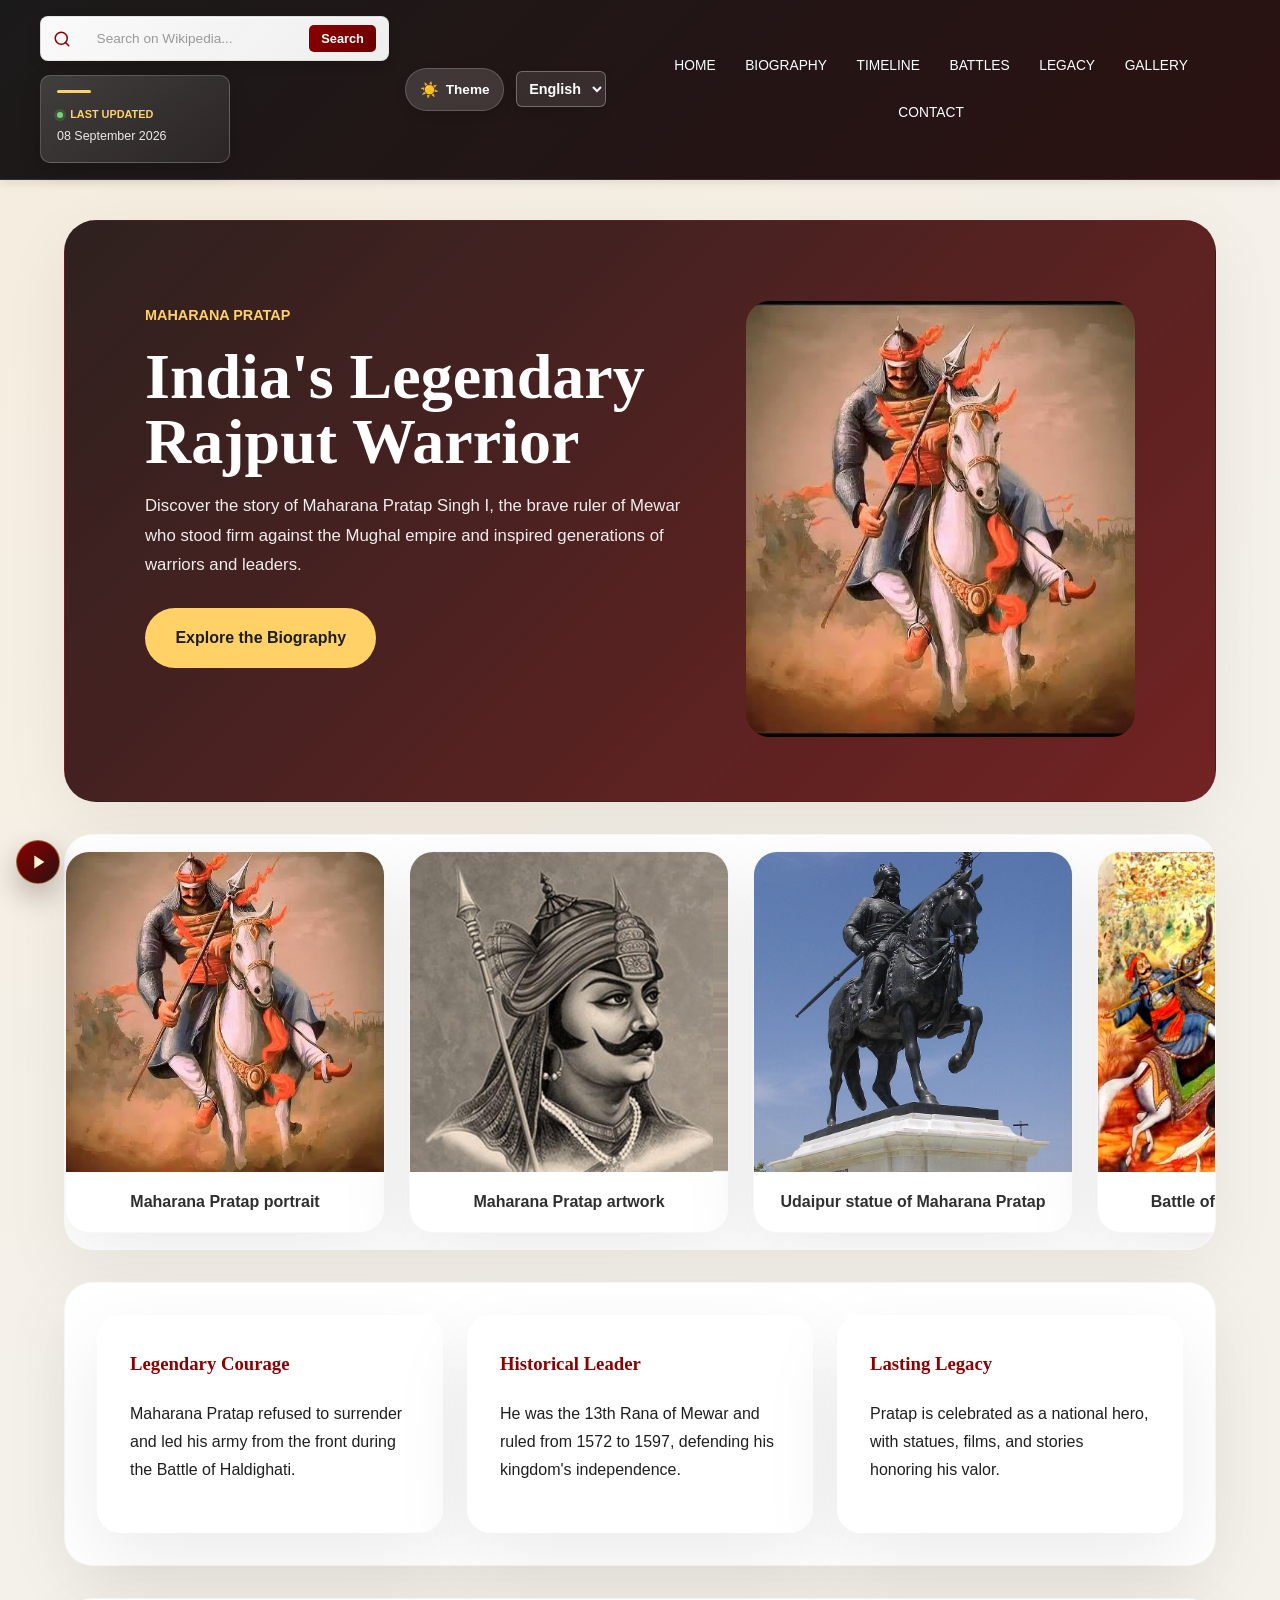
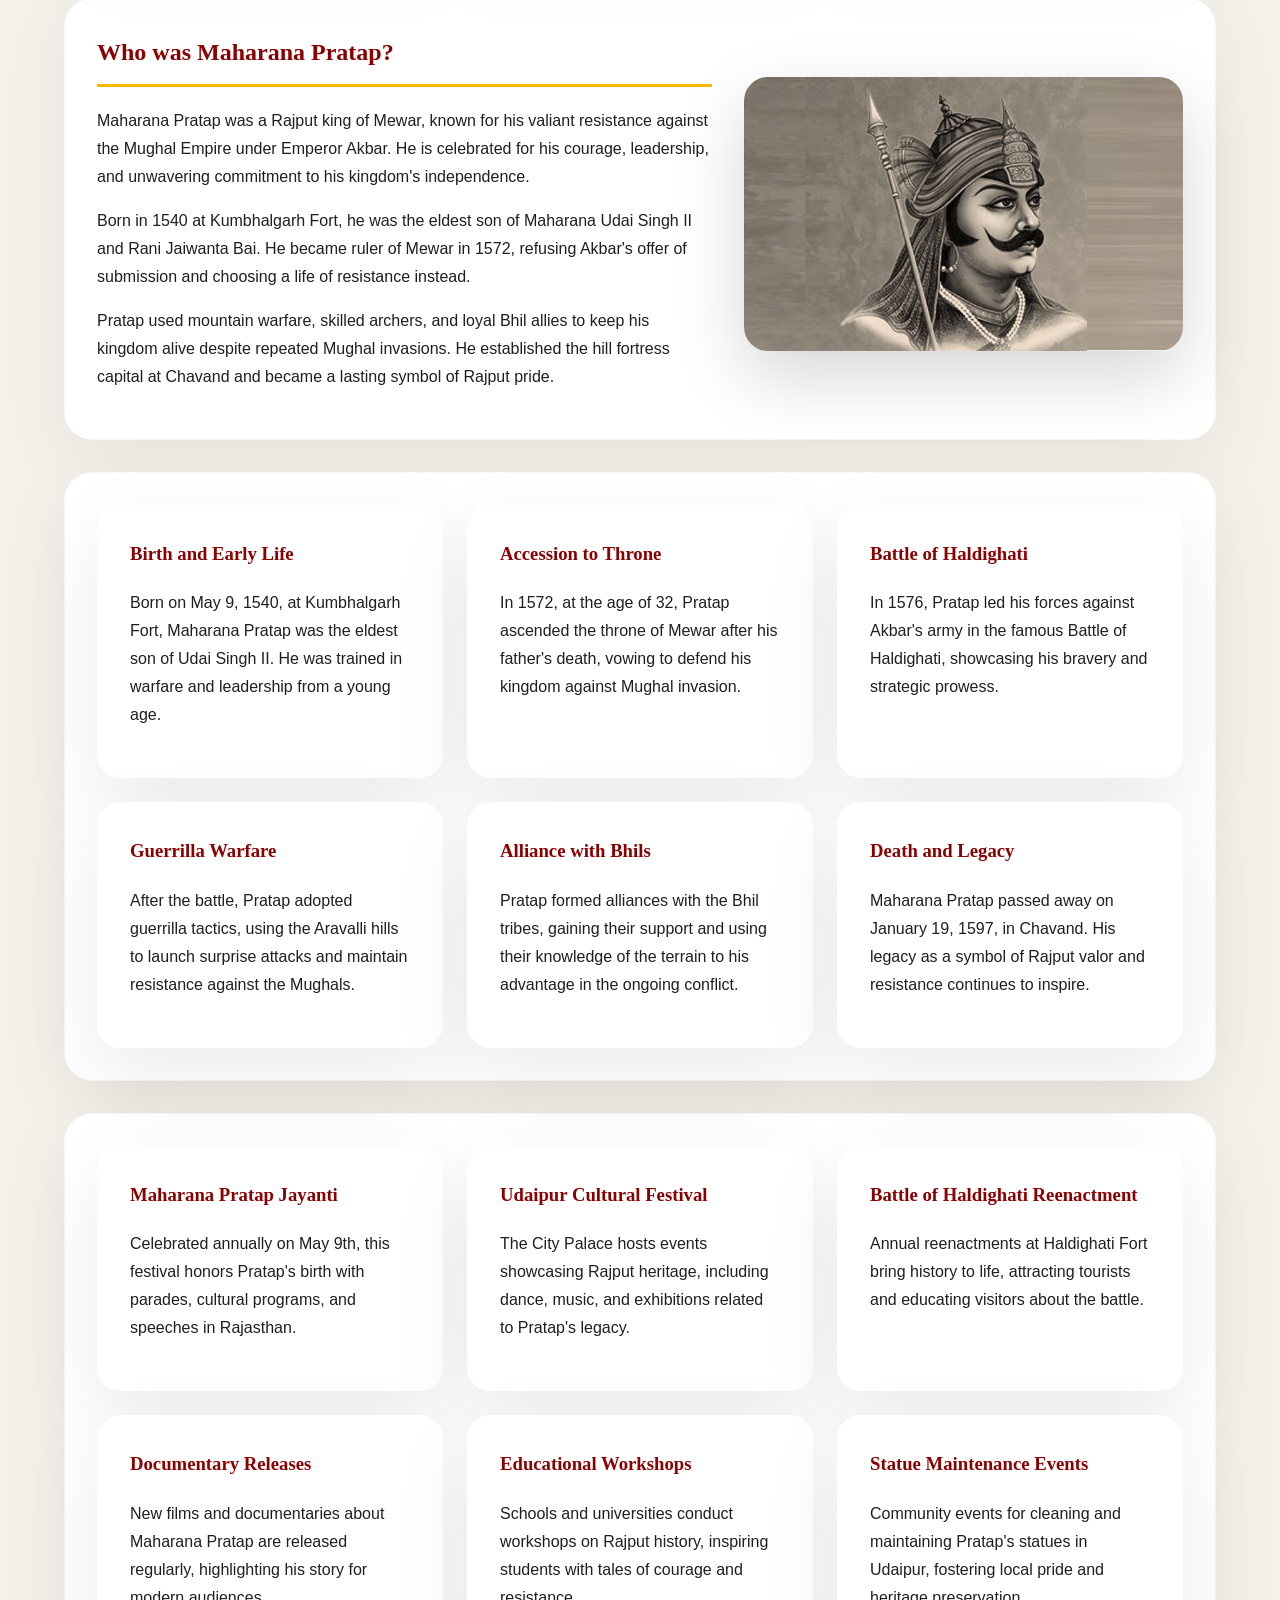
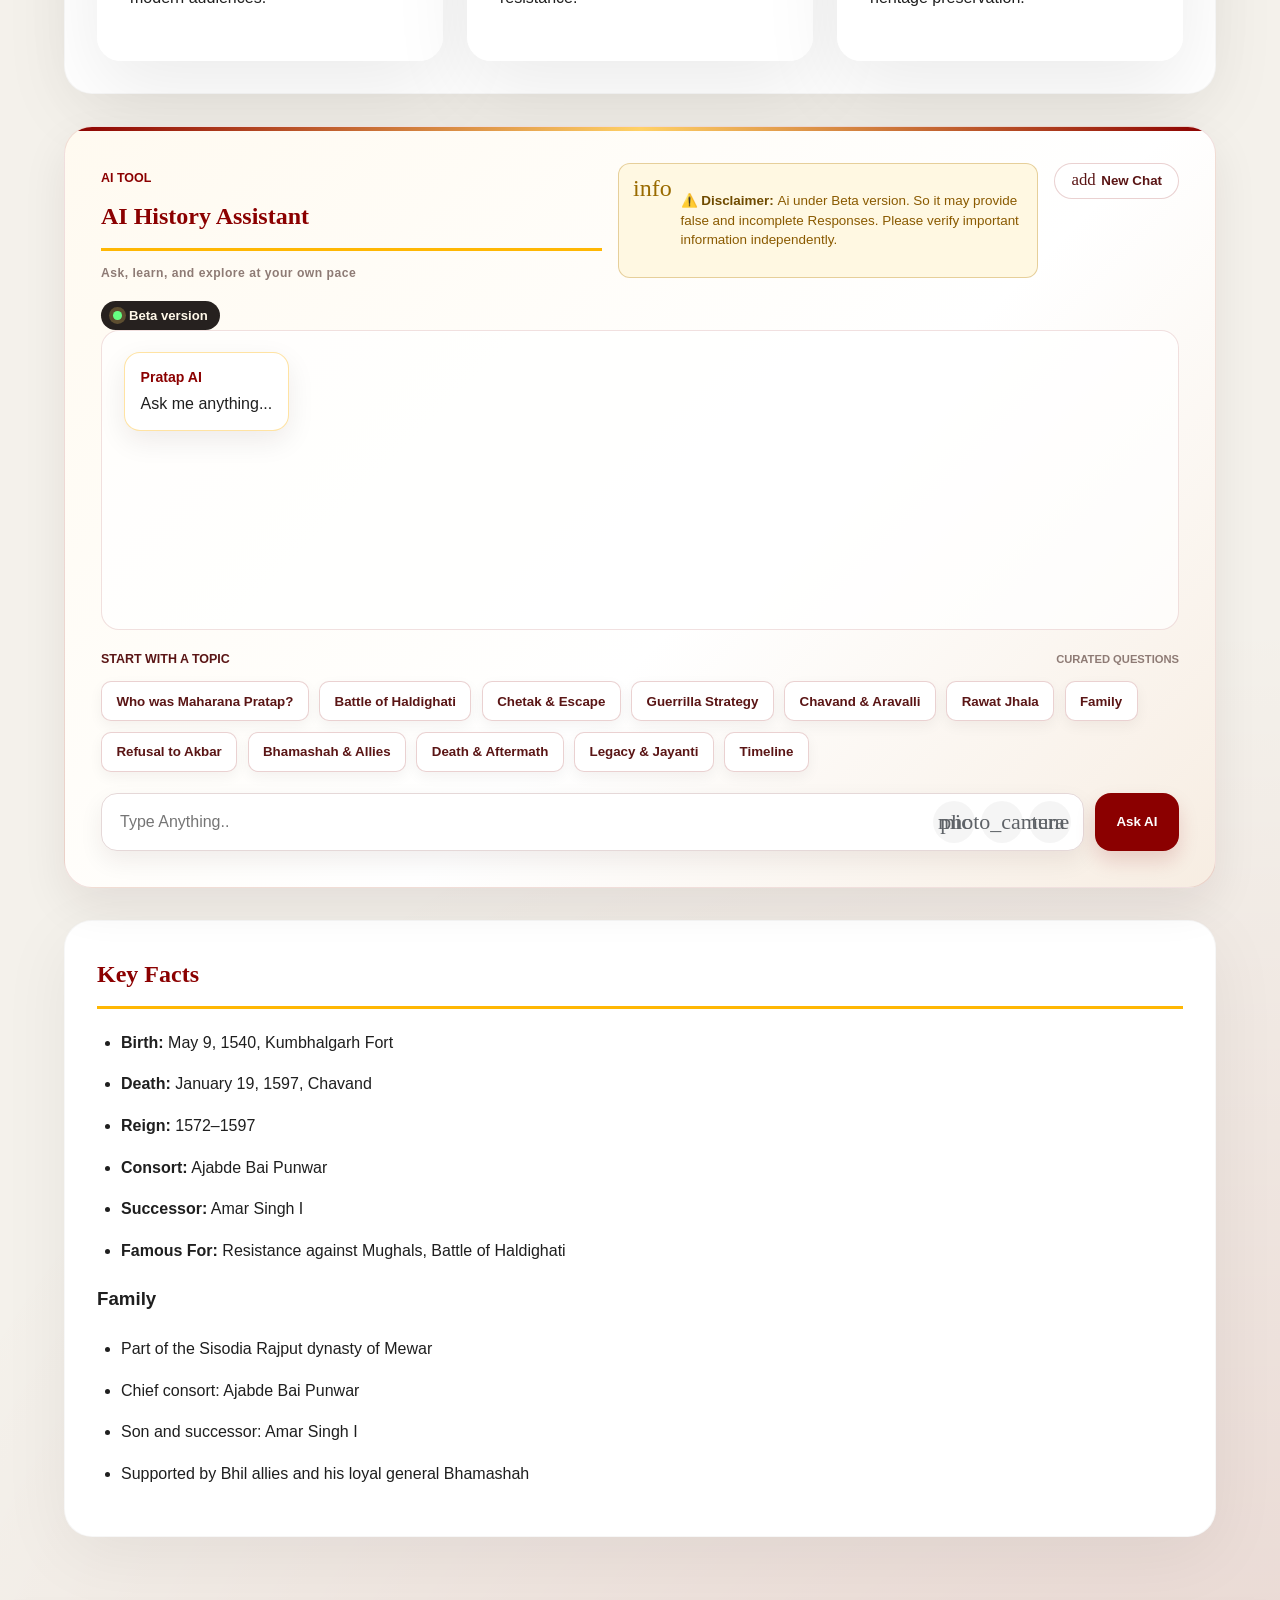
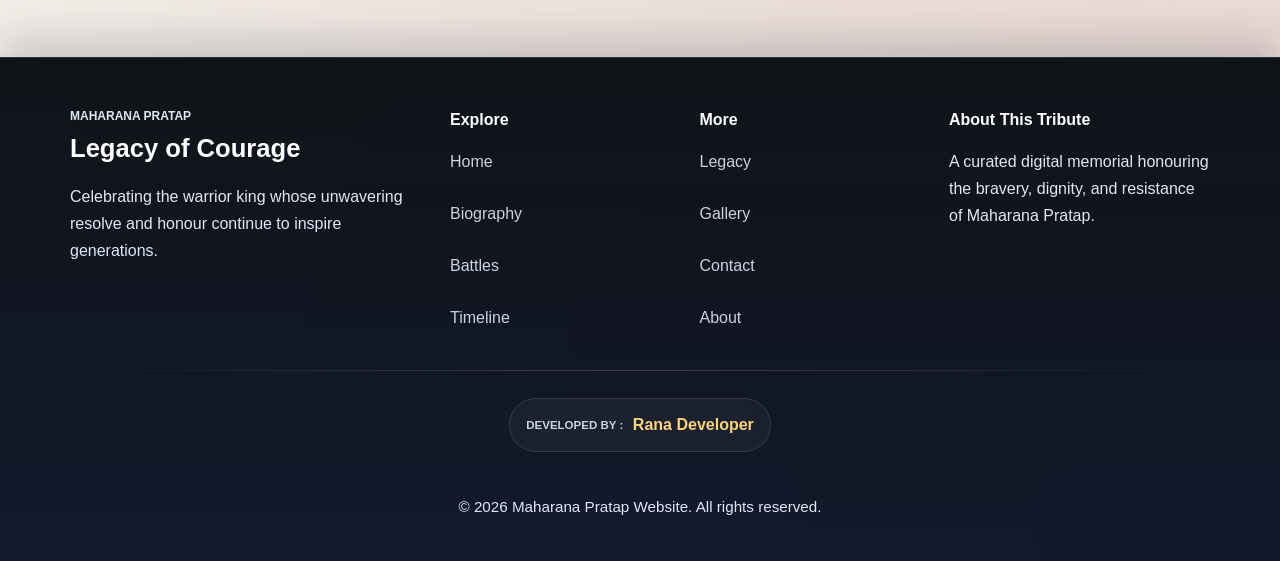
==== commit eb88f477: "update" ====
--- a/index.html
+++ b/index.html
@@ -63,7 +63,7 @@
                 <div id="wiki-results-container" class="wiki-results-container hidden"></div>
                 <aside class="latest-update" aria-label="Latest update">
                     <span class="latest-update__label">Last Updated</span>
-                    <p>05 September 2026</p>
+                    <p>08 September 2026</p>
                 </aside>
             </div>
             <ul>
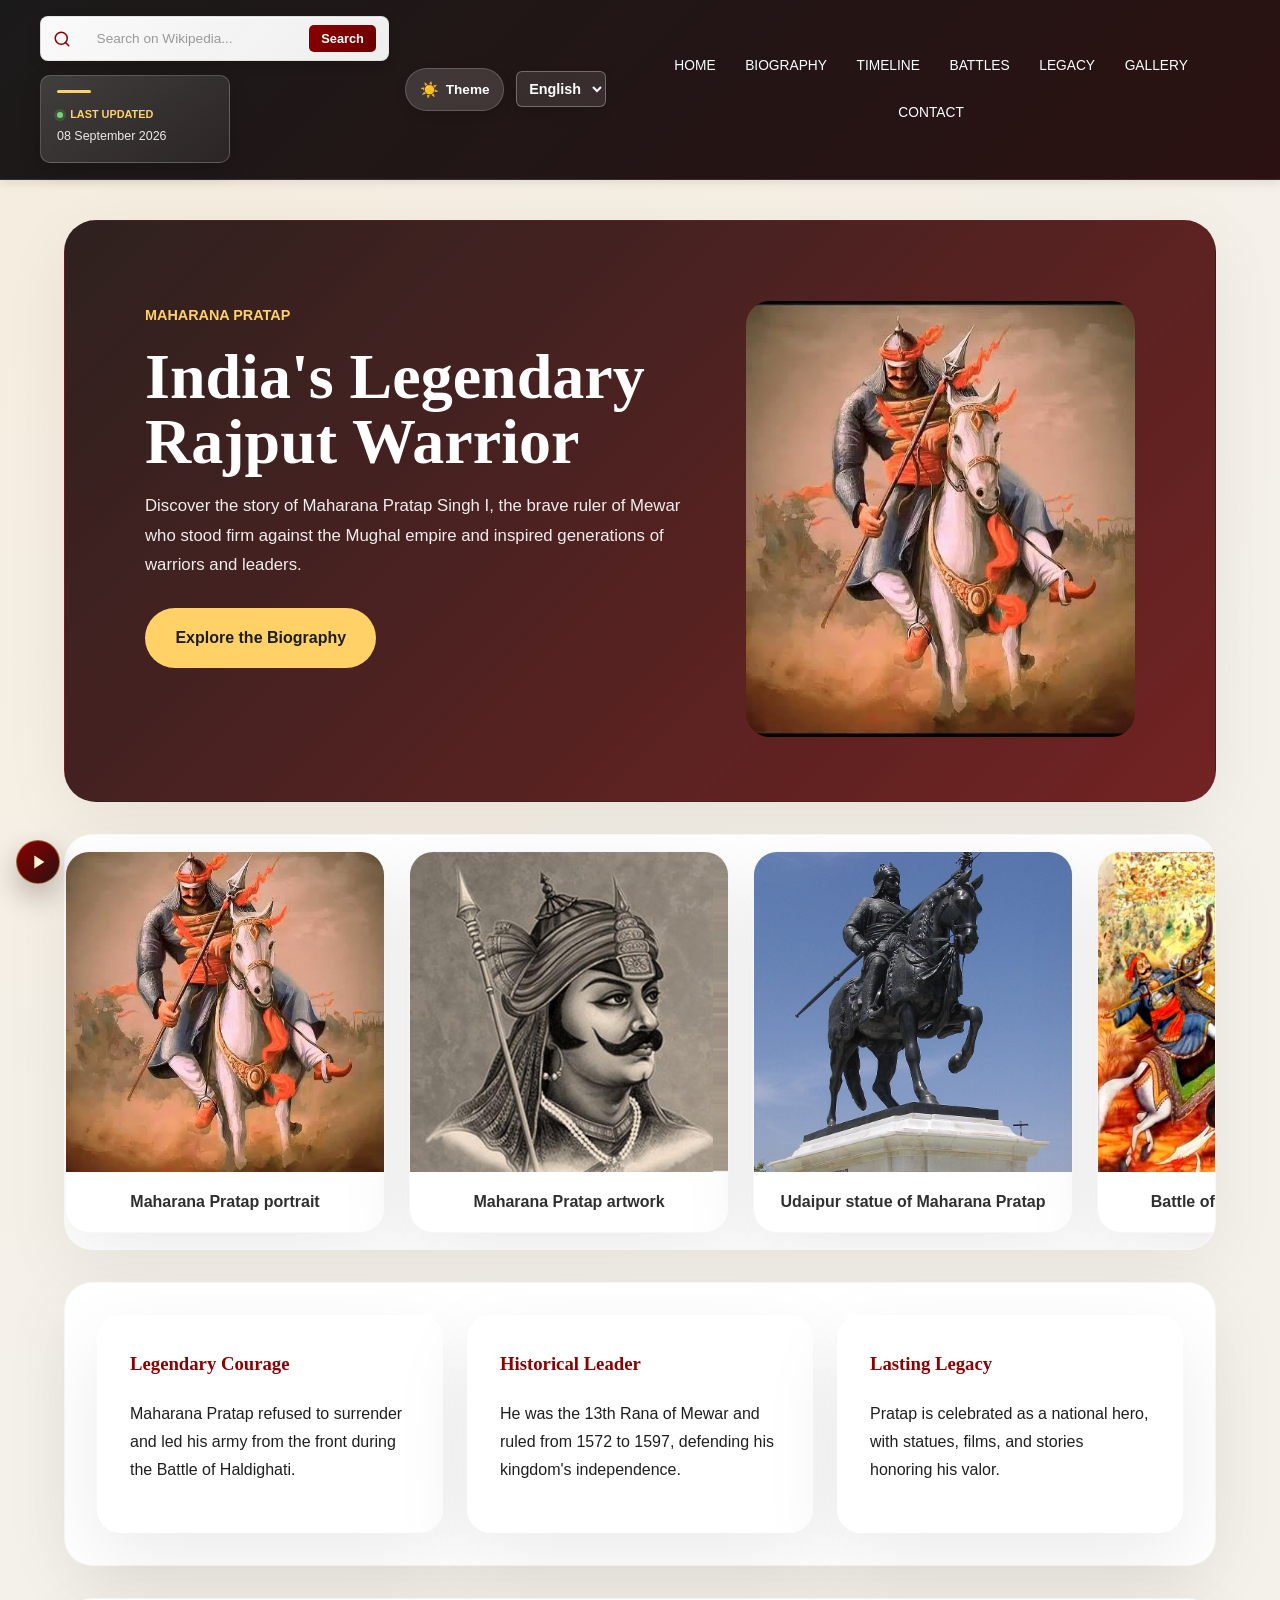
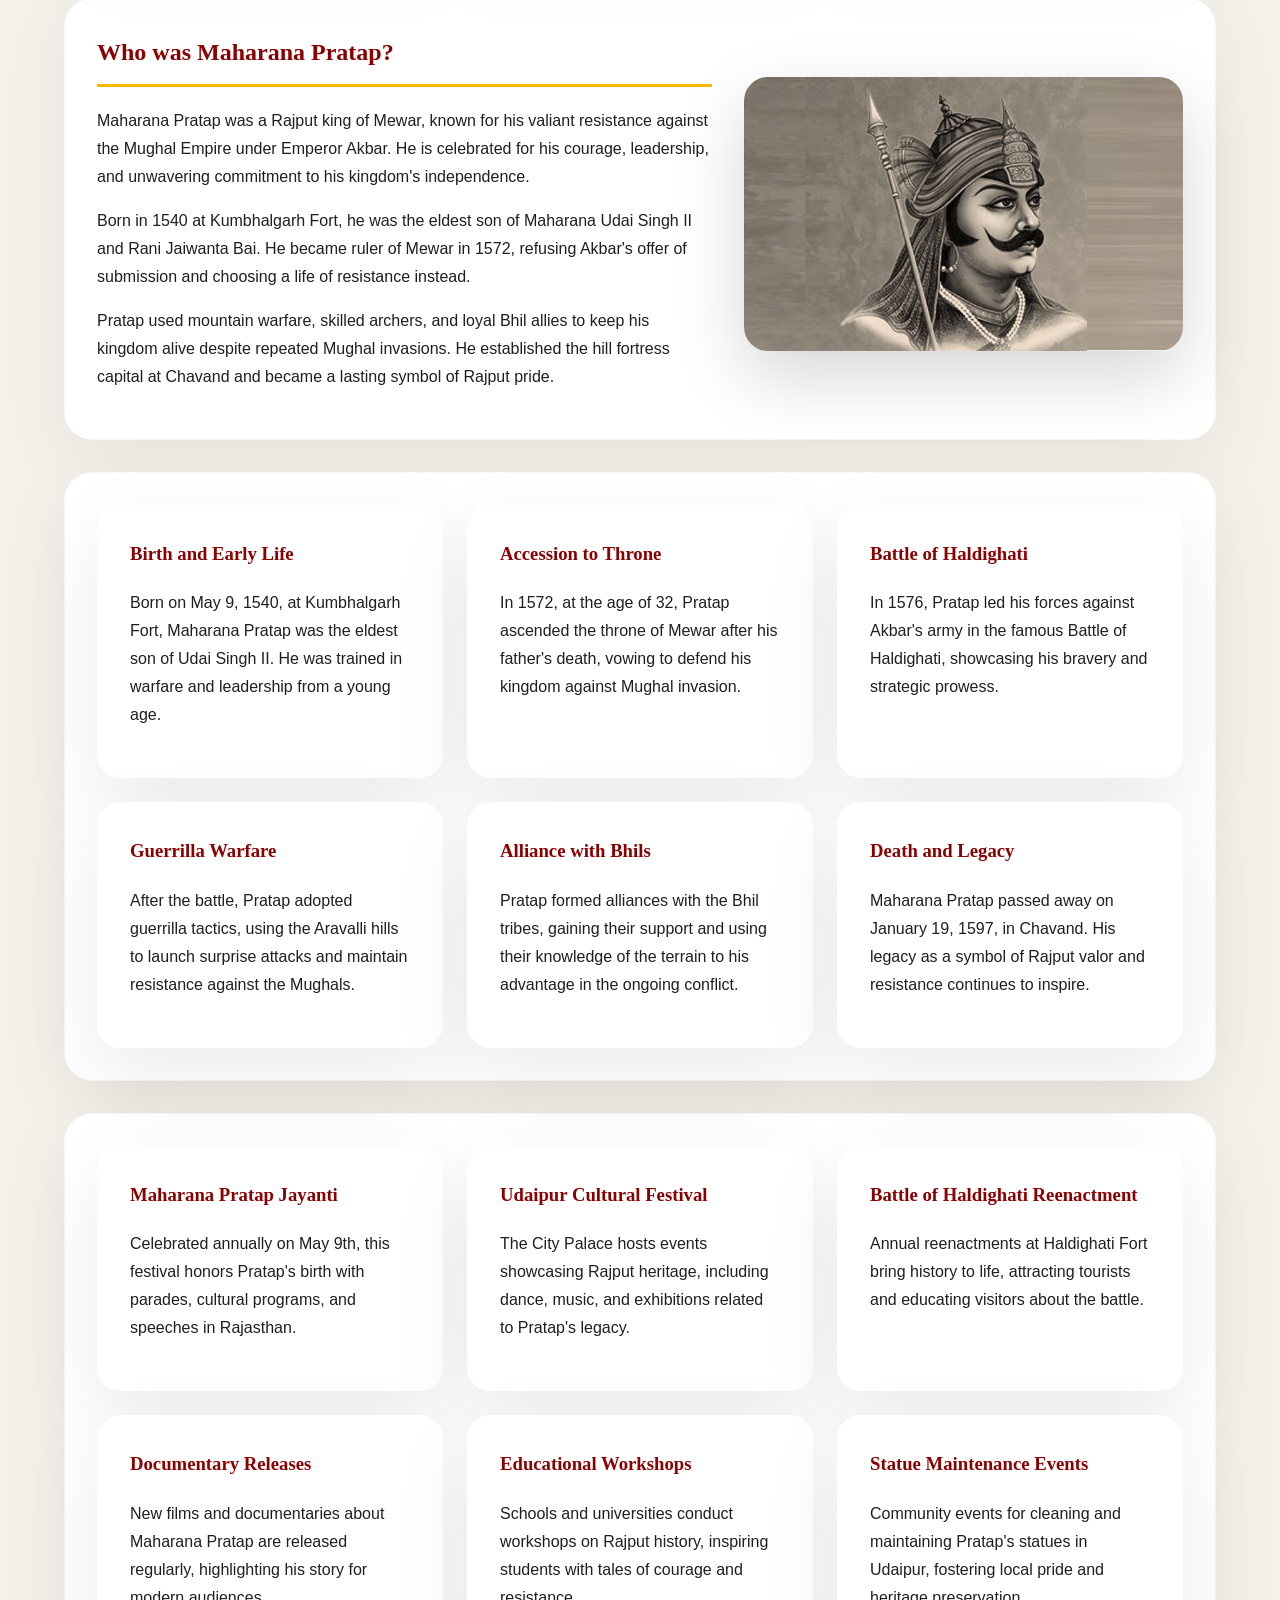
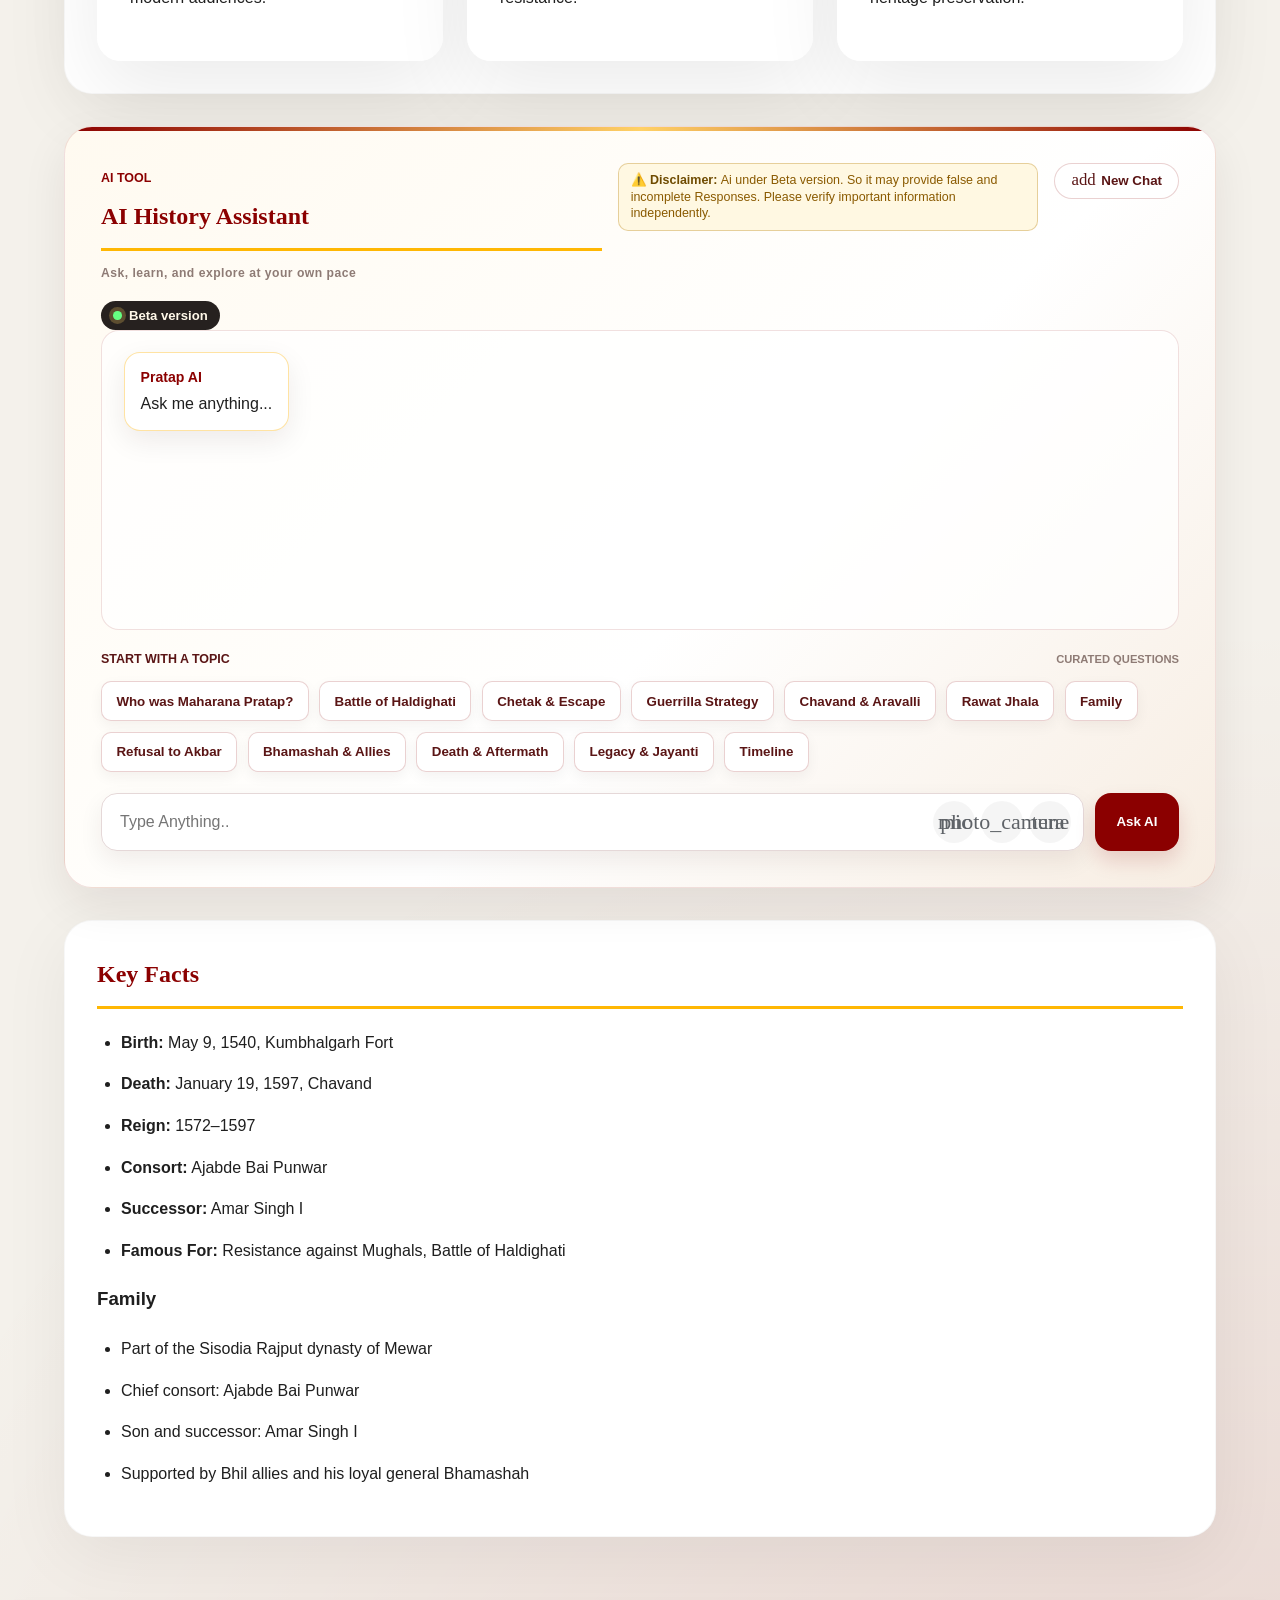
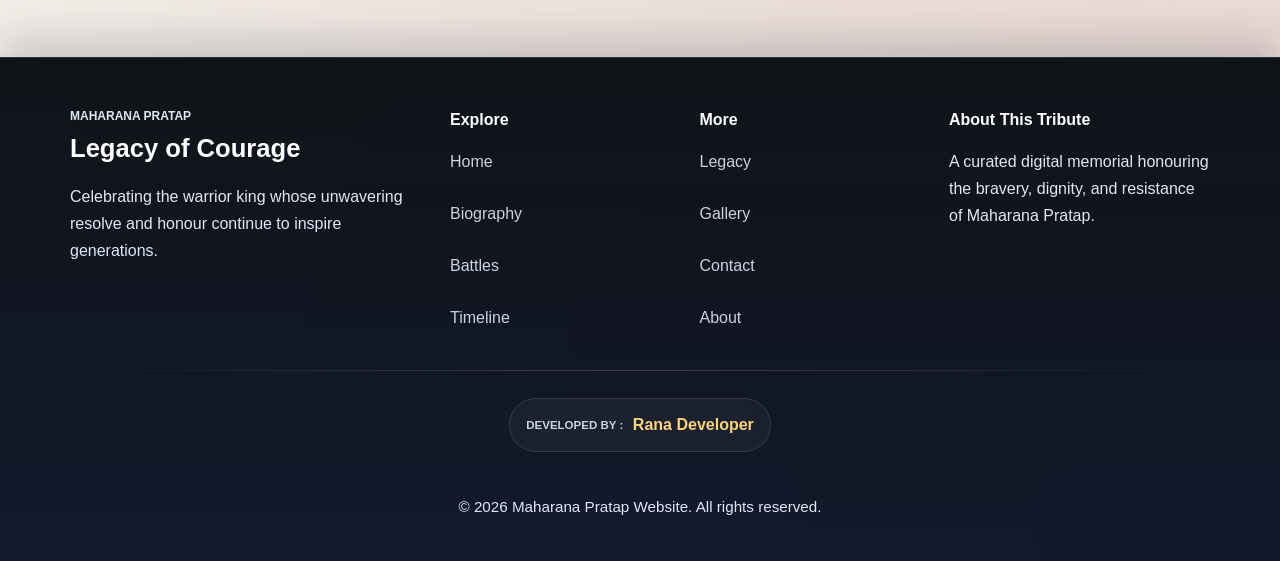
==== commit 3f122972: "update" ====
--- a/index.html
+++ b/index.html
@@ -415,7 +415,6 @@
                 </div>
                 <!-- Disclaimer Bar -->
 <div class="ai-disclaimer">
-    <span class="material-icons ai-disclaimer-icon" aria-hidden="true">info</span>
     <p class="scroll-text"> <strong>⚠️ Disclaimer: </strong> Ai under Beta version. So it may provide false and incomplete Responses.  Please verify important information independently.</p>
 </div>
                 <button type="button" id="ai-new-chat-button" class="ai-new-chat-button"><span class="material-icons" aria-hidden="true">add</span> New Chat</button>
--- a/style.css
+++ b/style.css
@@ -2614,6 +2614,18 @@
 
     .ai-disclaimer {
         width: 100%;
+        gap: 0.35rem;
+        flex: 0 0 auto;
+        padding: 0.45rem 0.6rem;
+    }
+
+    .ai-disclaimer-icon {
+        font-size: 0.95rem;
+    }
+
+    .scroll-text {
+        font-size: 0.74rem;
+        line-height: 1.25;
     }
 
     .ai-question-form {
@@ -2839,7 +2851,7 @@
 .ai-disclaimer {
     display: flex;
     align-items: flex-start;
-    gap: 0.55rem;
+    gap: 0.45rem;
     flex: 0 1 420px;
     width: auto;
     min-width: 0;
@@ -2847,8 +2859,8 @@
     max-width: 420px;
     background: rgba(255, 248, 224, 0.92);
     border: 1px solid rgba(190, 139, 38, 0.38);
-    border-radius: 12px;
-    padding: 0.72rem 0.85rem;
+    border-radius: 10px;
+    padding: 0.55rem 0.7rem;
     margin: 0;
     position: relative;
 }
@@ -2857,22 +2869,62 @@
     flex: 0 0 auto;
     margin-top: 0.05rem;
     color: #9a6b00;
-    font-size: 1.15rem;
+    font-size: 1rem;
 }
 
 .scroll-text {
     display: block;
     margin: 0;
+    min-width: 0;
+    padding: 0;
     color: #8a5a00;
-    font-size: 0.84rem;
+    font-size: 0.78rem;
     font-weight: 500;
-    line-height: 1.45;
+    line-height: 1.3;
     white-space: normal;
+    overflow-wrap: anywhere;
 }
 
 .scroll-text strong {
     color: #6f4b00;
     font-weight: 800;
+}
+
+@media (max-width: 700px) {
+    .ai-assistant-header {
+        gap: 0.45rem;
+    }
+
+    .ai-assistant-header > div:first-child {
+        flex: 0 0 auto;
+    }
+
+    .ai-assistant-header > div:first-child::after {
+        margin-top: 0.35rem;
+    }
+
+    .ai-disclaimer {
+        flex: 0 0 auto;
+        overflow: hidden;
+    }
+
+    .ai-disclaimer .scroll-text {
+        flex: 0 0 auto;
+        min-width: max-content;
+        white-space: nowrap;
+        overflow-wrap: normal;
+        animation: disclaimer-scroll 18s linear infinite;
+    }
+}
+
+@keyframes disclaimer-scroll {
+    0%, 12% {
+        transform: translateX(0);
+    }
+
+    88%, 100% {
+        transform: translateX(calc(-100% + 260px));
+    }
 }
 
 body[data-theme="dark"] section,
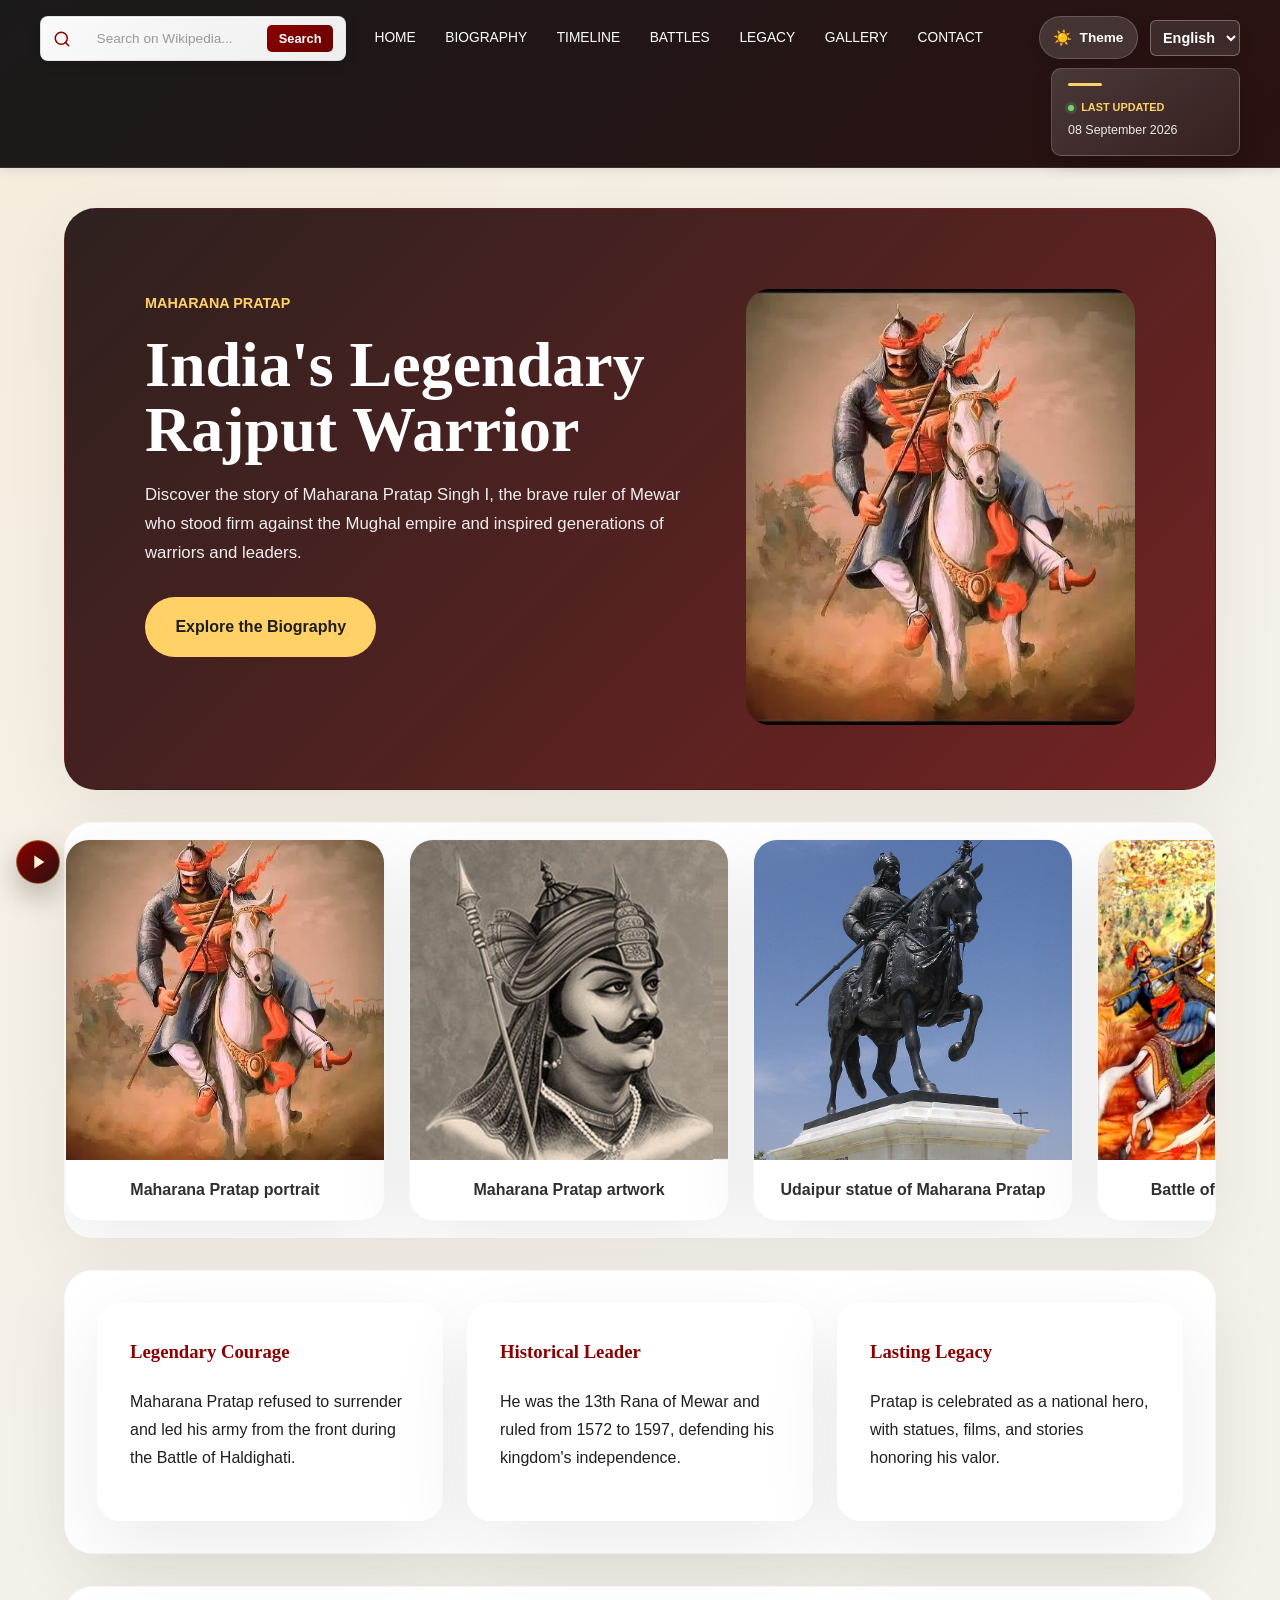
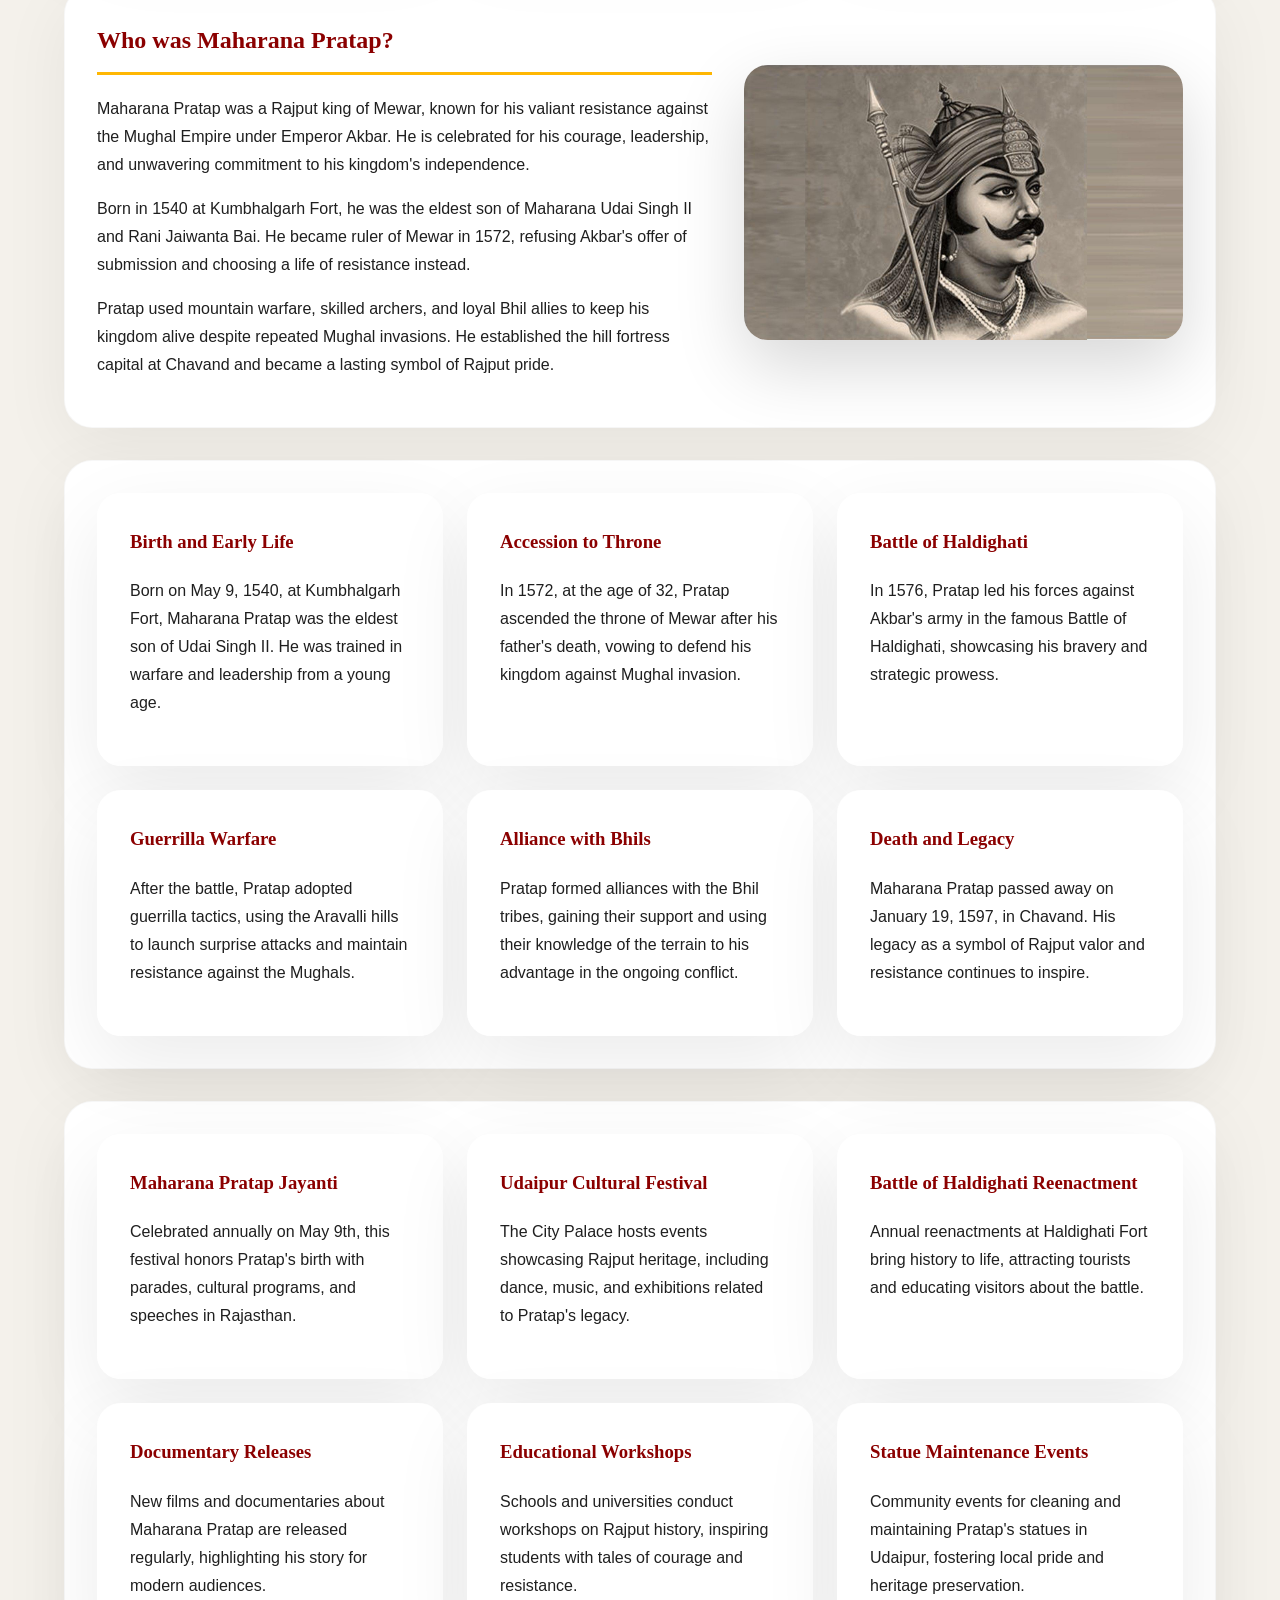
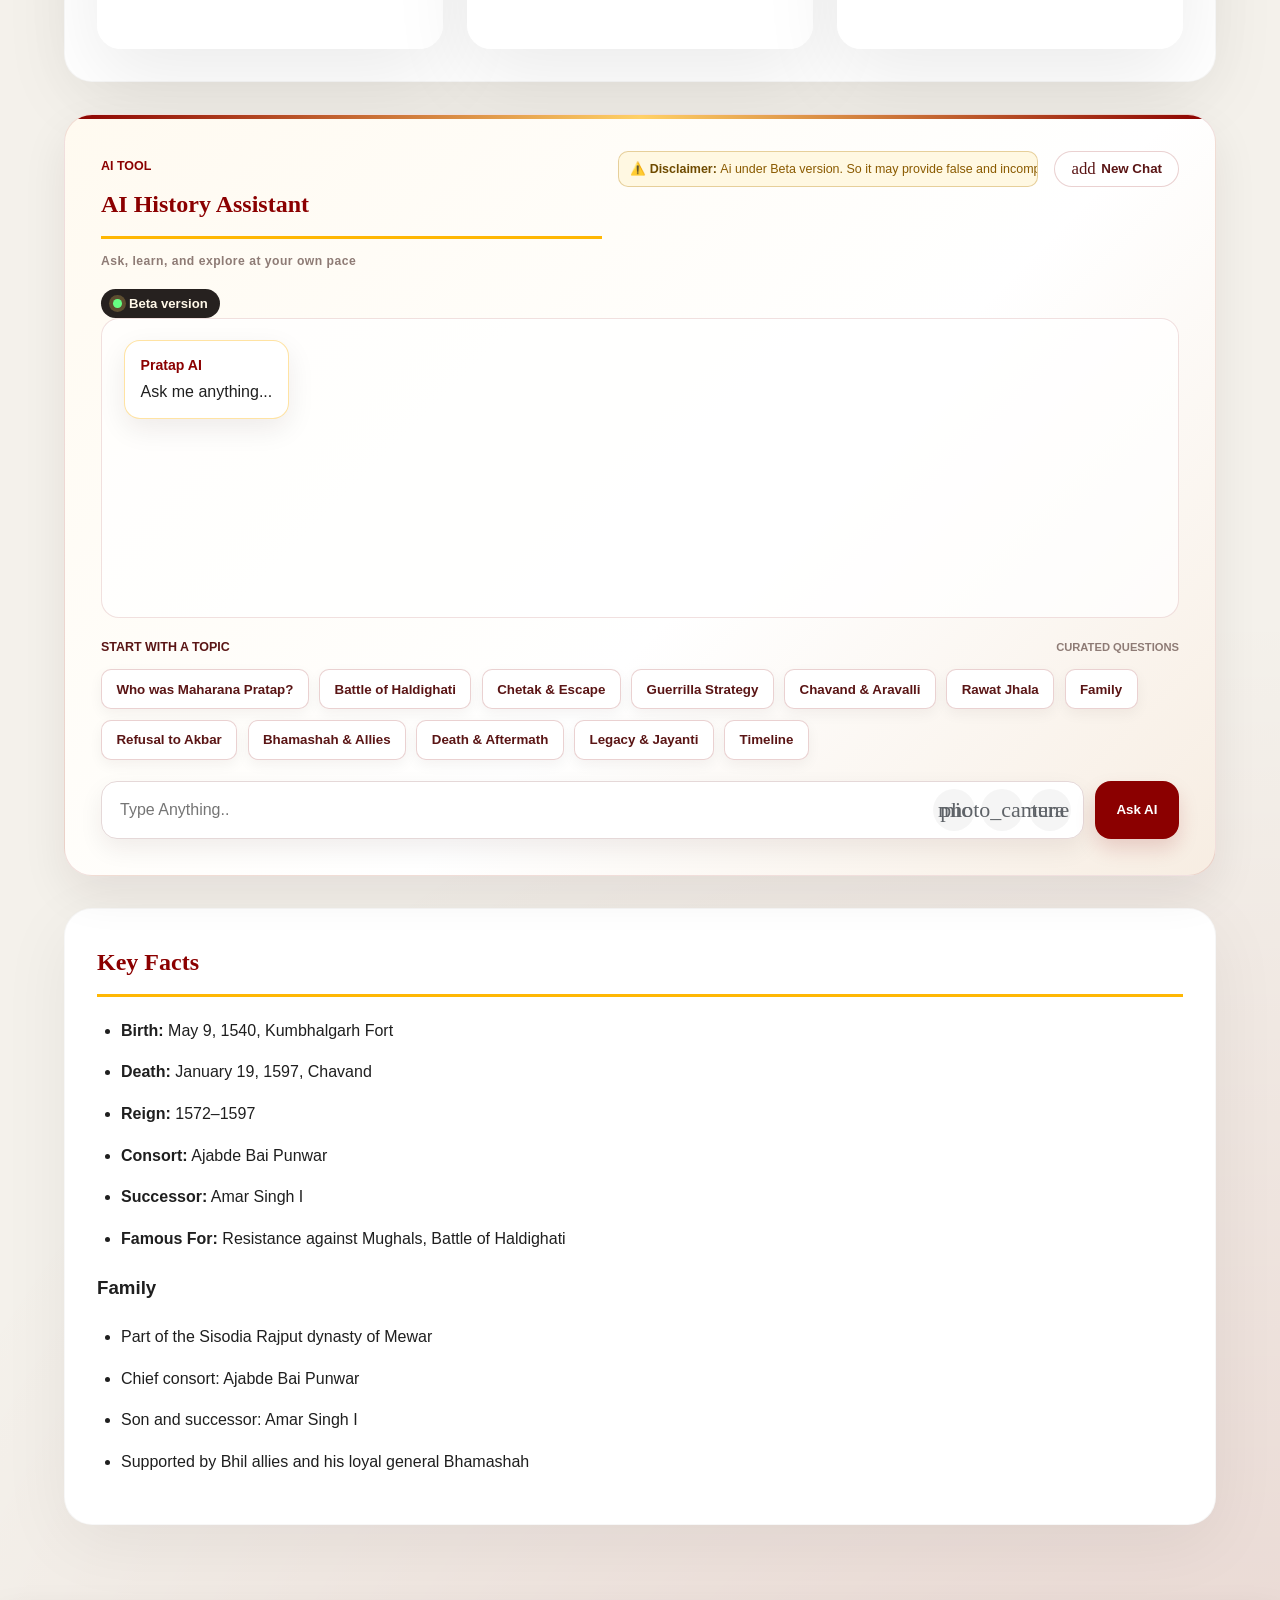
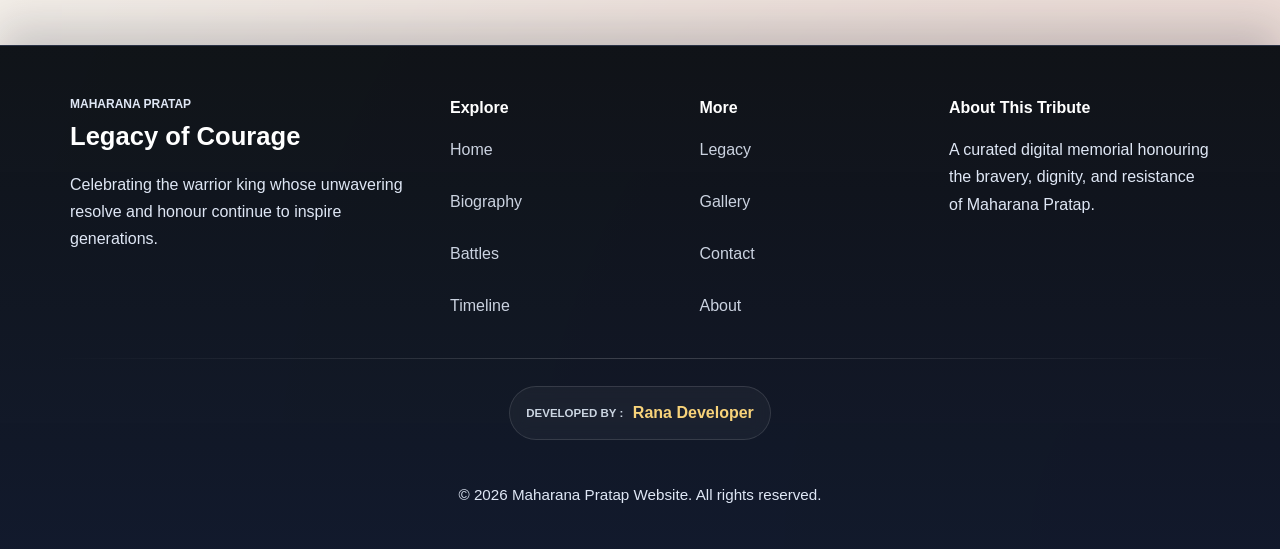
==== commit 56ae04ea: "update position" ====
--- a/index.html
+++ b/index.html
@@ -61,11 +61,11 @@
                     <button type="submit" class="wiki-search-btn" aria-label="Submit search">Search</button>
                 </form>
                 <div id="wiki-results-container" class="wiki-results-container hidden"></div>
-                <aside class="latest-update" aria-label="Latest update">
-                    <span class="latest-update__label">Last Updated</span>
-                    <p>08 September 2026</p>
-                </aside>
-            </div>
+            </div>
+            <aside class="latest-update" aria-label="Latest update">
+                <span class="latest-update__label">Last Updated</span>
+                <p>08 September 2026</p>
+            </aside>
             <ul>
                 <li><a href="index.html" data-lang-en="Home" data-lang-hi="घर" data-lang-pa="ਘਰ">Home</a></li>
                 <li><a href="biography.html" data-lang-en="Biography" data-lang-hi="जीवनी" data-lang-pa="ਜੀਵਨੀ">Biography</a></li>
--- a/style.css
+++ b/style.css
@@ -580,6 +580,44 @@
 nav ul li a:focus {
     outline: 2px solid #ffd166;
     outline-offset: 2px;
+}
+
+@media (min-width: 961px) {
+    nav {
+        padding-right: 245px;
+        padding-bottom: 90px;
+    }
+
+    nav ul {
+        flex: 1 1 auto;
+        flex-wrap: nowrap;
+        justify-content: flex-start;
+        gap: 0.35rem;
+    }
+
+    nav ul li a {
+        padding: 0.55rem 0.75rem;
+        font-size: 0.9rem;
+    }
+
+    .header-controls {
+        position: absolute;
+        top: 0;
+        right: 0;
+        margin-left: 0;
+    }
+
+    .language-selector {
+        position: static;
+    }
+
+    nav > .latest-update {
+        position: absolute;
+        top: 52px;
+        right: 0;
+        width: 189px;
+        margin: 0;
+    }
 }
 
 main {
@@ -2863,6 +2901,7 @@
     padding: 0.55rem 0.7rem;
     margin: 0;
     position: relative;
+    container-type: inline-size;
 }
 
 .ai-disclaimer-icon {
@@ -2875,14 +2914,16 @@
 .scroll-text {
     display: block;
     margin: 0;
-    min-width: 0;
+    flex: 0 0 auto;
+    min-width: max-content;
     padding: 0;
     color: #8a5a00;
     font-size: 0.78rem;
     font-weight: 500;
     line-height: 1.3;
-    white-space: normal;
-    overflow-wrap: anywhere;
+    white-space: nowrap;
+    overflow-wrap: normal;
+    animation: disclaimer-scroll 18s linear infinite;
 }
 
 .scroll-text strong {
@@ -2892,7 +2933,7 @@
 
 @media (max-width: 700px) {
     .ai-assistant-header {
-        gap: 0.45rem;
+        gap: 0.2rem;
     }
 
     .ai-assistant-header > div:first-child {
@@ -2900,21 +2941,13 @@
     }
 
     .ai-assistant-header > div:first-child::after {
-        margin-top: 0.35rem;
+        margin-top: 0.2rem;
     }
 
     .ai-disclaimer {
         flex: 0 0 auto;
         overflow: hidden;
     }
-
-    .ai-disclaimer .scroll-text {
-        flex: 0 0 auto;
-        min-width: max-content;
-        white-space: nowrap;
-        overflow-wrap: normal;
-        animation: disclaimer-scroll 18s linear infinite;
-    }
 }
 
 @keyframes disclaimer-scroll {
@@ -2923,7 +2956,7 @@
     }
 
     88%, 100% {
-        transform: translateX(calc(-100% + 260px));
+        transform: translateX(calc(-100% + 100cqw - 2.5rem));
     }
 }
 
